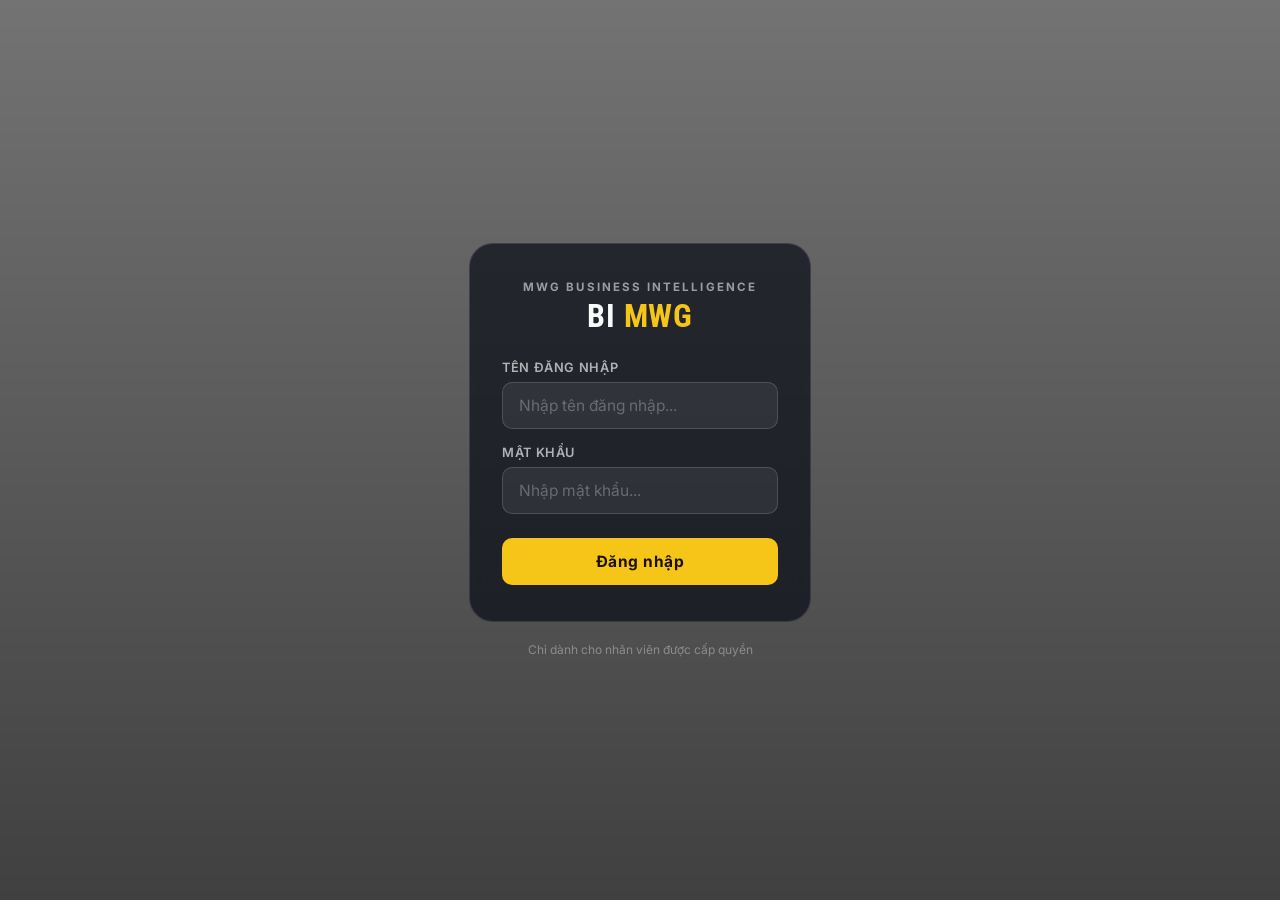
==== index.html @ ad6c7144 "Add files via upload" ====
<!DOCTYPE html>
<html lang="vi">
<head>
  <meta charset="UTF-8">
  <meta name="viewport" content="width=device-width, initial-scale=1.0">
  <title>Đăng nhập - BI MWG</title>
  <link rel="preconnect" href="https://fonts.googleapis.com">
  <link rel="preconnect" href="https://fonts.gstatic.com" crossorigin>
  <link href="https://fonts.googleapis.com/css2?family=Inter:wght@400;500;600;700;800&family=Roboto+Condensed:wght@700&display=swap" rel="stylesheet">
  <style>
    :root {
      --panel: rgba(17, 24, 39, 0.72);
      --line: rgba(255, 255, 255, 0.14);
      --text: #f8fafc;
      --muted: rgba(226, 232, 240, 0.78);
      --accent: #f5c518;
    }
    * { box-sizing: border-box; margin: 0; padding: 0; }
    html, body {
      min-height: 100vh;
      font-family: "Inter", sans-serif;
      color: var(--text);
      background-image: url("https://cdn.mwg.vn/mwg-content/images/truso/truso1.jpg");
      background-size: cover;
      background-position: center;
      background-attachment: fixed;
      display: flex;
      align-items: center;
      justify-content: center;
      overflow-y: auto;
    }
    .overlay {
      position: fixed;
      inset: 0;
      background: linear-gradient(180deg, rgba(0,0,0,0.55), rgba(0,0,0,0.75));
      z-index: 1;
    }
    .login-wrap {
      position: relative;
      z-index: 2;
      width: min(100%, 400px);
      padding: 20px 16px;
    }
    .login-card {
      background: rgba(10, 14, 24, 0.72);
      border: 1px solid rgba(255,255,255,0.12);
      border-radius: 24px;
      padding: 36px 32px;
      backdrop-filter: blur(12px);
    }
    .logo-area {
      text-align: center;
      margin-bottom: 28px;
    }
    .eyebrow {
      font-size: 0.72rem;
      letter-spacing: 0.18em;
      text-transform: uppercase;
      color: rgba(255,255,255,0.55);
      font-weight: 700;
      margin-bottom: 6px;
    }
    .logo-area h1 {
      font-family: "Roboto Condensed", sans-serif;
      font-size: 2rem;
      line-height: 1;
      letter-spacing: 0.03em;
    }
    .logo-area h1 span { color: var(--accent); }
    .form-group {
      margin-bottom: 16px;
    }
    label {
      display: block;
      font-size: 0.8rem;
      font-weight: 600;
      color: rgba(255,255,255,0.65);
      margin-bottom: 7px;
      letter-spacing: 0.05em;
      text-transform: uppercase;
    }
    input[type="text"], input[type="password"] {
      width: 100%;
      padding: 13px 16px;
      border-radius: 10px;
      border: 1px solid rgba(255,255,255,0.15);
      background: rgba(255,255,255,0.07);
      color: var(--text);
      font-size: 0.97rem;
      font-family: "Inter", sans-serif;
      outline: none;
      transition: border-color 160ms, background 160ms;
    }
    input[type="text"]:focus, input[type="password"]:focus {
      border-color: rgba(245,197,24,0.5);
      background: rgba(255,255,255,0.1);
    }
    input::placeholder { color: rgba(255,255,255,0.28); }
    .btn-login {
      width: 100%;
      padding: 14px;
      margin-top: 8px;
      border-radius: 10px;
      border: none;
      background: var(--accent);
      color: #1a1000;
      font-size: 0.97rem;
      font-weight: 700;
      font-family: "Inter", sans-serif;
      cursor: pointer;
      letter-spacing: 0.03em;
      transition: opacity 160ms, transform 160ms;
    }
    .btn-login:hover { opacity: 0.9; transform: translateY(-1px); }
    .btn-login:active { transform: scale(0.98); }
    .error-msg {
      margin-top: 14px;
      padding: 11px 14px;
      border-radius: 8px;
      background: rgba(248, 113, 113, 0.15);
      border: 1px solid rgba(248,113,113,0.3);
      color: #fca5a5;
      font-size: 0.85rem;
      text-align: center;
      display: none;
    }
    .footer-note {
      margin-top: 20px;
      text-align: center;
      color: rgba(255,255,255,0.35);
      font-size: 0.75rem;
    }
  </style>
</head>
<body>
  <div class="overlay"></div>
  <div class="login-wrap">
    <div class="login-card">
      <div class="logo-area">
        <p class="eyebrow">MWG Business Intelligence</p>
        <h1>BI <span>MWG</span></h1>
      </div>
      <div class="form-group">
        <label for="username">Tên đăng nhập</label>
        <input type="text" id="username" placeholder="Nhập tên đăng nhập..." autocomplete="username">
      </div>
      <div class="form-group">
        <label for="password">Mật khẩu</label>
        <input type="password" id="password" placeholder="Nhập mật khẩu..." autocomplete="current-password">
      </div>
      <button class="btn-login" onclick="doLogin()">Đăng nhập</button>
      <div class="error-msg" id="error-msg">Tên đăng nhập hoặc mật khẩu không đúng.</div>
    </div>
    <p class="footer-note">Chỉ dành cho nhân viên được cấp quyền</p>
  </div>

  <script>
    // ─── CONFIG ───────────────────────────────────────────
    const API_URL = "https://script.google.com/macros/s/AKfycbyqrqGQlBBUBwWHK-lIn_L701DDADeYoyJqbs9wFT-kta_-K5mu78qS3n6GYFso0UtS/exec";

    // ─── AUTO LOGIN nếu đã có session ─────────────────────
    (function () {
      try {
        const s = JSON.parse(localStorage.getItem("mwg_session") || "null");
        if (s && s.username) window.location.href = "./main.html";
      } catch (e) {}
    })();

    // ─── HELPER: hiển thị / ẩn lỗi ───────────────────────
    function showError(msg) {
      const el = document.getElementById("error-msg");
      el.textContent = msg;
      el.style.display = "block";
    }
    function hideError() {
      document.getElementById("error-msg").style.display = "none";
    }

    function setLoading(btn, loading) {
      btn.disabled = loading;
      btn.style.opacity = loading ? "0.6" : "1";
      btn.textContent = loading ? "Đang xử lý..." : btn._origText;
    }

    // ─── LOGIN ────────────────────────────────────────────
    async function login() {
      const username = document.getElementById("username").value.trim();
      const password = document.getElementById("password").value;
      const btn = document.querySelector(".btn-login");
      if (!btn._origText) btn._origText = btn.textContent;

      hideError();

      if (!username || !password) {
        showError("Vui lòng nhập đầy đủ tên đăng nhập và mật khẩu.");
        return;
      }

      setLoading(btn, true);

      try {
        const res = await fetch(
          `${API_URL}?username=${encodeURIComponent(username)}&password=${encodeURIComponent(password)}`,
          { method: "GET" }
        );
        const data = await res.json();

        if (data.status === "success") {
          // Lưu session
          localStorage.setItem("mwg_session", JSON.stringify({
            username: username,
            displayName: data.displayName || username,
            role: data.role || "US"   // "AD" = admin, "US" = user
          }));
          window.location.href = "./main.html";
        } else {
          showError("Tên đăng nhập hoặc mật khẩu không đúng.");
        }
      } catch (err) {
        showError("Không kết nối được máy chủ. Kiểm tra mạng và thử lại.");
        console.error("Login error:", err);
      } finally {
        setLoading(btn, false);
      }
    }

    // Giữ tên hàm cũ doLogin() để không cần sửa onclick trong HTML
    function doLogin() { login(); }

    // ─── REGISTER (gọi từ main.html khi admin tạo user) ───
    async function register(newUser, newPass, displayName) {
      try {
        const res = await fetch(API_URL, {
          method: "POST",
          headers: { "Content-Type": "application/json" },
          body: JSON.stringify({ newUser, newPass, displayName })
        });
        const data = await res.json();

        if (data.status === "success") {
          return { ok: true, msg: "Tạo tài khoản thành công!" };
        } else if (data.status === "duplicate") {
          return { ok: false, msg: "Tên đăng nhập đã tồn tại." };
        } else {
          return { ok: false, msg: data.message || "Tạo tài khoản thất bại." };
        }
      } catch (err) {
        console.error("Register error:", err);
        return { ok: false, msg: "Lỗi kết nối máy chủ." };
      }
    }

    // ─── LOGOUT ───────────────────────────────────────────
    function logout() {
      localStorage.removeItem("mwg_session");
      window.location.href = "./index.html";
    }

    // ─── ENTER KEY ────────────────────────────────────────
    document.addEventListener("keydown", e => { if (e.key === "Enter") login(); });
  </script>
</body>
</html>
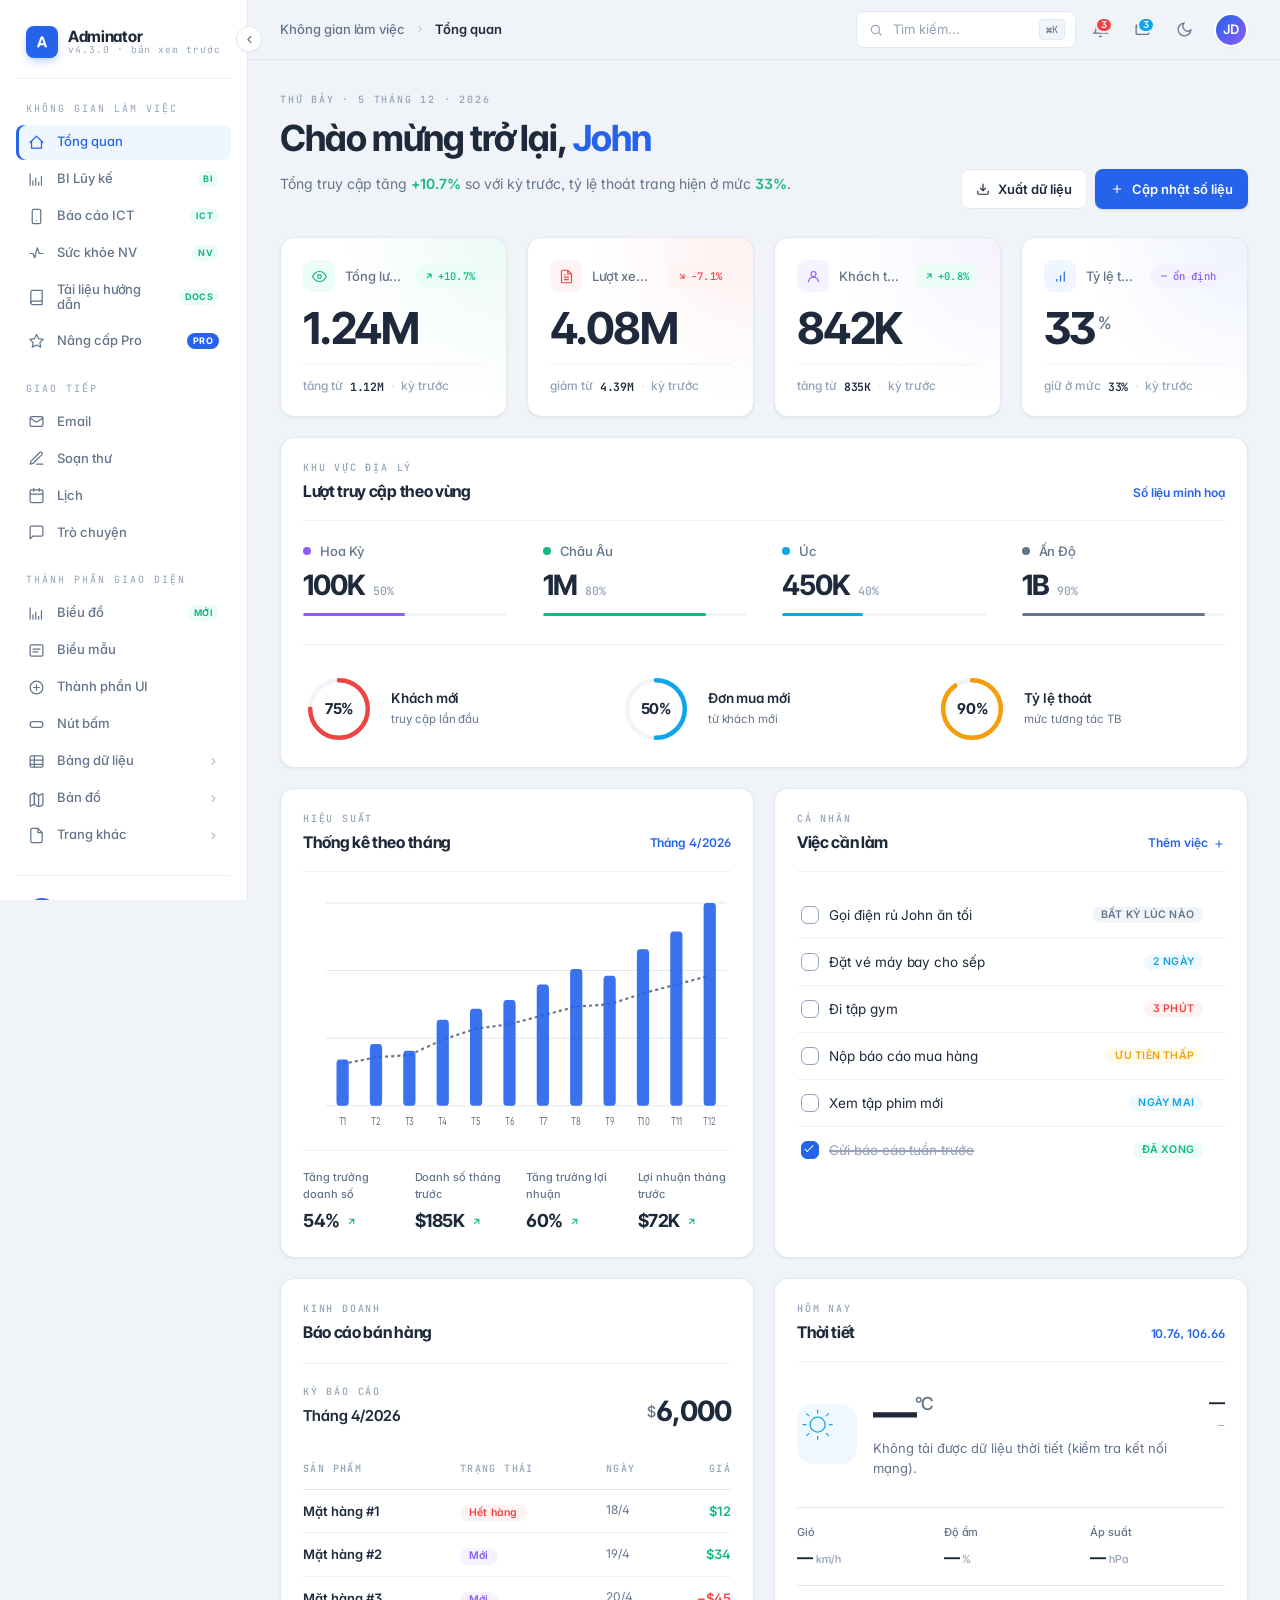
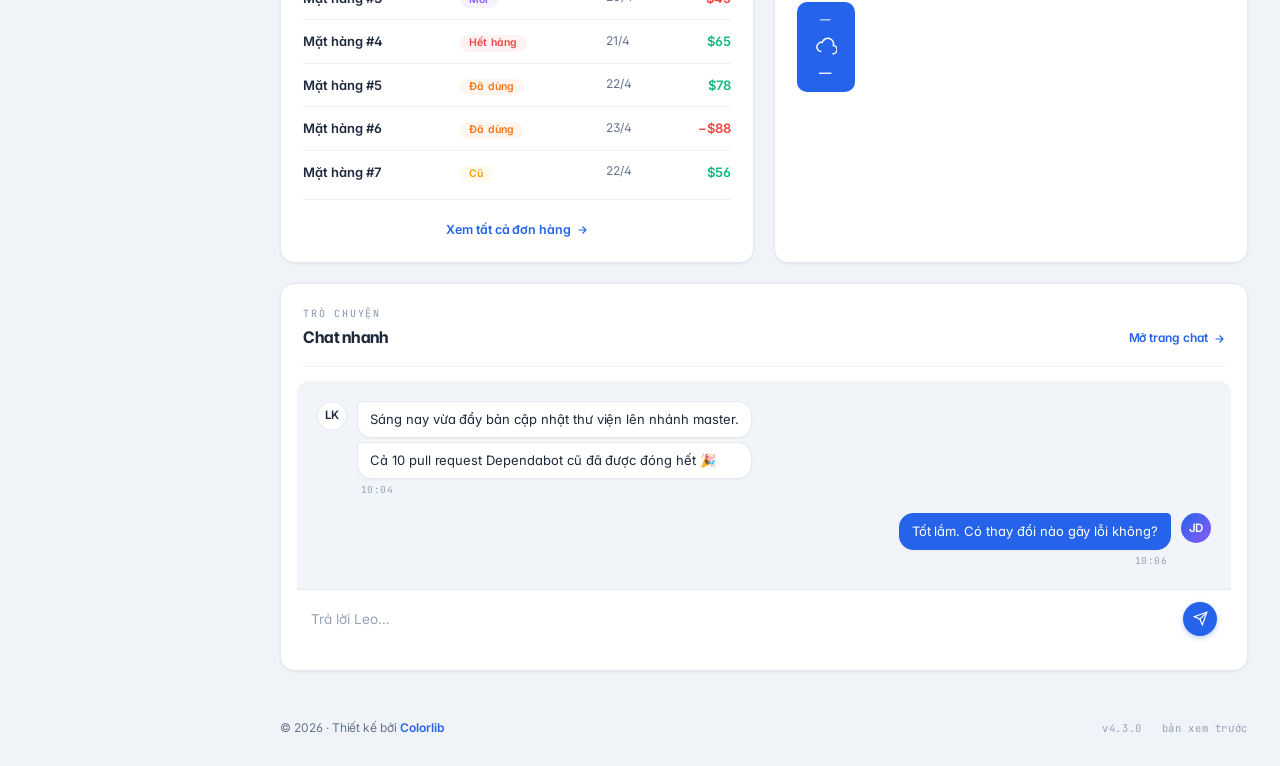
==== commit 7313c2ee: "Add files via upload" ====
--- a/index.html
+++ b/index.html
@@ -1,263 +1,999 @@
 <!DOCTYPE html>
-<html lang="vi">
-<head>
-  <meta charset="UTF-8">
-  <meta name="viewport" content="width=device-width, initial-scale=1.0">
-  <title>Đăng nhập - BI MWG</title>
-  <link rel="preconnect" href="https://fonts.googleapis.com">
-  <link rel="preconnect" href="https://fonts.gstatic.com" crossorigin>
-  <link href="https://fonts.googleapis.com/css2?family=Inter:wght@400;500;600;700;800&family=Roboto+Condensed:wght@700&display=swap" rel="stylesheet">
-  <style>
-    :root {
-      --panel: rgba(17, 24, 39, 0.72);
-      --line: rgba(255, 255, 255, 0.14);
-      --text: #f8fafc;
-      --muted: rgba(226, 232, 240, 0.78);
-      --accent: #f5c518;
-    }
-    * { box-sizing: border-box; margin: 0; padding: 0; }
-    html, body {
-      min-height: 100vh;
-      font-family: "Inter", sans-serif;
-      color: var(--text);
-      background-image: url("https://cdn.mwg.vn/mwg-content/images/truso/truso1.jpg");
-      background-size: cover;
-      background-position: center;
-      background-attachment: fixed;
-      display: flex;
-      align-items: center;
-      justify-content: center;
-      overflow-y: auto;
-    }
-    .overlay {
-      position: fixed;
-      inset: 0;
-      background: linear-gradient(180deg, rgba(0,0,0,0.55), rgba(0,0,0,0.75));
-      z-index: 1;
-    }
-    .login-wrap {
-      position: relative;
-      z-index: 2;
-      width: min(100%, 400px);
-      padding: 20px 16px;
-    }
-    .login-card {
-      background: rgba(10, 14, 24, 0.72);
-      border: 1px solid rgba(255,255,255,0.12);
-      border-radius: 24px;
-      padding: 36px 32px;
-      backdrop-filter: blur(12px);
-    }
-    .logo-area {
-      text-align: center;
-      margin-bottom: 28px;
-    }
-    .eyebrow {
-      font-size: 0.72rem;
-      letter-spacing: 0.18em;
-      text-transform: uppercase;
-      color: rgba(255,255,255,0.55);
-      font-weight: 700;
-      margin-bottom: 6px;
-    }
-    .logo-area h1 {
-      font-family: "Roboto Condensed", sans-serif;
-      font-size: 2rem;
-      line-height: 1;
-      letter-spacing: 0.03em;
-    }
-    .logo-area h1 span { color: var(--accent); }
-    .form-group {
-      margin-bottom: 16px;
-    }
-    label {
-      display: block;
-      font-size: 0.8rem;
-      font-weight: 600;
-      color: rgba(255,255,255,0.65);
-      margin-bottom: 7px;
-      letter-spacing: 0.05em;
-      text-transform: uppercase;
-    }
-    input[type="text"], input[type="password"] {
-      width: 100%;
-      padding: 13px 16px;
-      border-radius: 10px;
-      border: 1px solid rgba(255,255,255,0.15);
-      background: rgba(255,255,255,0.07);
-      color: var(--text);
-      font-size: 0.97rem;
-      font-family: "Inter", sans-serif;
-      outline: none;
-      transition: border-color 160ms, background 160ms;
-    }
-    input[type="text"]:focus, input[type="password"]:focus {
-      border-color: rgba(245,197,24,0.5);
-      background: rgba(255,255,255,0.1);
-    }
-    input::placeholder { color: rgba(255,255,255,0.28); }
-    .btn-login {
-      width: 100%;
-      padding: 14px;
-      margin-top: 8px;
-      border-radius: 10px;
-      border: none;
-      background: var(--accent);
-      color: #1a1000;
-      font-size: 0.97rem;
-      font-weight: 700;
-      font-family: "Inter", sans-serif;
-      cursor: pointer;
-      letter-spacing: 0.03em;
-      transition: opacity 160ms, transform 160ms;
-    }
-    .btn-login:hover { opacity: 0.9; transform: translateY(-1px); }
-    .btn-login:active { transform: scale(0.98); }
-    .error-msg {
-      margin-top: 14px;
-      padding: 11px 14px;
-      border-radius: 8px;
-      background: rgba(248, 113, 113, 0.15);
-      border: 1px solid rgba(248,113,113,0.3);
-      color: #fca5a5;
-      font-size: 0.85rem;
-      text-align: center;
-      display: none;
-    }
-    .footer-note {
-      margin-top: 20px;
-      text-align: center;
-      color: rgba(255,255,255,0.35);
-      font-size: 0.75rem;
-    }
-  </style>
-</head>
-<body>
-  <div class="overlay"></div>
-  <div class="login-wrap">
-    <div class="login-card">
-      <div class="logo-area">
-        <p class="eyebrow">MWG Business Intelligence</p>
-        <h1>BI <span>MWG</span></h1>
+<html lang="en">
+  <head>
+    <meta charset="utf-8">
+    <meta name="viewport" content="width=device-width,initial-scale=1">
+    <link rel="preconnect" href="https://fonts.googleapis.com">
+    <link rel="preconnect" href="https://fonts.gstatic.com" crossorigin>
+    <link rel="stylesheet" href="https://fonts.googleapis.com/css2?family=Inter:wght@400;500;600;700&amp;family=Inter+Tight:wght@500;600;700&amp;family=JetBrains+Mono:wght@400;500&amp;display=swap">
+    <title>Tổng quan · MWG Dashboard</title>
+    <script>
+      (function () {
+        try {
+          var saved = localStorage.getItem('dash26-theme');
+          var prefersDark = window.matchMedia('(prefers-color-scheme: dark)').matches;
+          document.documentElement.setAttribute('data-theme', saved || (prefersDark ? 'dark' : 'light'));
+        } catch (e) {
+          document.documentElement.setAttribute('data-theme', 'light');
+        }
+      })();
+    </script>
+  <script defer="defer" src="runtime.8f81f023.js"></script><script defer="defer" src="2026.d80bdaa4.js"></script><link href="style.c2f010b7.css" rel="stylesheet"></head>
+  <body data-active="dashboard" data-crumbs="Không gian làm việc | Tổng quan">
+    <div class="shell">
+      <div data-shell-sidebar></div>
+      <div class="main">
+        <div data-shell-topbar></div>
+        <main class="content">
+        <div id="view-dashboard">
+        <section class="hero">
+          <div class="hero-text">
+            <span class="eyebrow" id="heroDate">Thứ Năm · 23 Tháng 4 · 2026</span>
+            <h1 class="hero-title">Chào mừng trở lại, <span class="accent">John</span></h1>
+            <p class="hero-sub" id="heroSub">Cập nhật số liệu thật của bạn ở nút "Cập nhật số liệu" bên dưới để trang tự tính phần trăm tăng/giảm.</p>
+          </div>
+          <div class="hero-actions">
+            <button class="btn btn--ghost" id="exportDataBtn">
+              <svg viewBox="0 0 24 24"><path d="M21 15v4a2 2 0 0 1-2 2H5a2 2 0 0 1-2-2v-4"/><path d="M7 10l5 5 5-5"/><path d="M12 15V3"/></svg>
+              Xuất dữ liệu
+            </button>
+            <button class="btn btn--primary" id="updateDataBtn">
+              <svg viewBox="0 0 24 24"><path d="M12 5v14M5 12h14"/></svg>
+              Cập nhật số liệu
+            </button>
+          </div>
+        </section>
+
+        
+        <section class="kpi-grid" aria-label="Chỉ số chính">
+          <article class="kpi-card c-success">
+            <div class="kpi-top">
+              <div class="kpi-identity">
+                <div class="kpi-icon success">
+                  <svg viewBox="0 0 24 24"><path d="M1 12s4-8 11-8 11 8 11 8-4 8-11 8-11-8-11-8z"/><circle cx="12" cy="12" r="3"/></svg>
+                </div>
+                <div class="kpi-label">Tổng lượt truy cập</div>
+              </div>
+              <span class="kpi-pill up" id="pill-totalVisits">
+                <svg viewBox="0 0 24 24"><path d="M7 17l10-10M7 7h10v10"/></svg>
+                <span class="pill-text">—</span>
+              </span>
+            </div>
+            <div class="kpi-value" id="val-totalVisits">—</div>
+            <div class="kpi-compare" id="cmp-totalVisits">Chưa có số liệu · bấm "Cập nhật số liệu" để nhập</div>
+          </article>
+
+          <article class="kpi-card c-danger">
+            <div class="kpi-top">
+              <div class="kpi-identity">
+                <div class="kpi-icon danger">
+                  <svg viewBox="0 0 24 24"><path d="M14 2H6a2 2 0 0 0-2 2v16a2 2 0 0 0 2 2h12a2 2 0 0 0 2-2V8z"/><path d="M14 2v6h6M8 13h8M8 17h8M8 9h2"/></svg>
+                </div>
+                <div class="kpi-label">Lượt xem trang</div>
+              </div>
+              <span class="kpi-pill down" id="pill-pageViews">
+                <svg viewBox="0 0 24 24"><path d="M7 7l10 10M7 17h10V7"/></svg>
+                <span class="pill-text">—</span>
+              </span>
+            </div>
+            <div class="kpi-value" id="val-pageViews">—</div>
+            <div class="kpi-compare" id="cmp-pageViews">Chưa có số liệu · bấm "Cập nhật số liệu" để nhập</div>
+          </article>
+
+          <article class="kpi-card c-purple">
+            <div class="kpi-top">
+              <div class="kpi-identity">
+                <div class="kpi-icon purple">
+                  <svg viewBox="0 0 24 24"><circle cx="12" cy="8" r="4"/><path d="M4 21c0-4.4 3.6-8 8-8s8 3.6 8 8"/></svg>
+                </div>
+                <div class="kpi-label">Khách truy cập riêng</div>
+              </div>
+              <span class="kpi-pill flat" id="pill-uniqueVisitors">
+                <svg viewBox="0 0 24 24"><path d="M5 12h14"/></svg>
+                <span class="pill-text">—</span>
+              </span>
+            </div>
+            <div class="kpi-value" id="val-uniqueVisitors">—</div>
+            <div class="kpi-compare" id="cmp-uniqueVisitors">Chưa có số liệu · bấm "Cập nhật số liệu" để nhập</div>
+          </article>
+
+          <article class="kpi-card c-primary">
+            <div class="kpi-top">
+              <div class="kpi-identity">
+                <div class="kpi-icon primary">
+                  <svg viewBox="0 0 24 24"><path d="M12 20V10M18 20V4M6 20v-4"/></svg>
+                </div>
+                <div class="kpi-label">Tỷ lệ thoát trang</div>
+              </div>
+              <span class="kpi-pill info" id="pill-bounceRate">
+                <svg viewBox="0 0 24 24"><path d="M5 12h14"/></svg>
+                <span class="pill-text">—</span>
+              </span>
+            </div>
+            <div class="kpi-value" id="val-bounceRate">—</div>
+            <div class="kpi-compare" id="cmp-bounceRate">Chưa có số liệu · bấm "Cập nhật số liệu" để nhập</div>
+          </article>
+        </section>
+
+        
+        <div class="grid">
+
+          
+          <section class="col-12 card">
+            <div class="card-head">
+              <div class="card-title-wrap">
+                <span class="eyebrow">Khu vực địa lý</span>
+                <h2 class="card-title">Lượt truy cập theo vùng</h2>
+              </div>
+              <span class="card-action" style="cursor:default;" title="Số liệu minh hoạ — nối API phân tích truy cập thật của bạn để thay thế">
+                Số liệu minh hoạ
+              </span>
+            </div>
+
+            
+            <div class="sv-regions">
+              <div class="sv-region">
+                <div class="sv-region-head">
+                  <span class="marker" style="background: var(--purple);"></span>
+                  Hoa Kỳ
+                </div>
+                <div class="sv-region-value">100K<span class="pct">50%</span></div>
+                <div class="sv-region-bar"><div class="sv-region-bar-fill" style="width: 50%; background: var(--purple);"></div></div>
+              </div>
+              <div class="sv-region">
+                <div class="sv-region-head">
+                  <span class="marker" style="background: var(--success);"></span>
+                  Châu Âu
+                </div>
+                <div class="sv-region-value">1M<span class="pct">80%</span></div>
+                <div class="sv-region-bar"><div class="sv-region-bar-fill" style="width: 80%; background: var(--success);"></div></div>
+              </div>
+              <div class="sv-region">
+                <div class="sv-region-head">
+                  <span class="marker" style="background: var(--info);"></span>
+                  Úc
+                </div>
+                <div class="sv-region-value">450K<span class="pct">40%</span></div>
+                <div class="sv-region-bar"><div class="sv-region-bar-fill" style="width: 40%; background: var(--info);"></div></div>
+              </div>
+              <div class="sv-region">
+                <div class="sv-region-head">
+                  <span class="marker" style="background: #64748B;"></span>
+                  Ấn Độ
+                </div>
+                <div class="sv-region-value">1B<span class="pct">90%</span></div>
+                <div class="sv-region-bar"><div class="sv-region-bar-fill" style="width: 90%; background: #64748B;"></div></div>
+              </div>
+            </div>
+
+            <div class="sv-divider"></div>
+
+            
+            <div class="sv-radials">
+              <div class="sv-radial">
+                <div class="sv-radial-chart">
+                  <svg viewBox="0 0 80 80">
+                    <circle class="radial-track" cx="40" cy="40" r="32"/>
+                    <circle class="radial-fill danger" cx="40" cy="40" r="32" stroke-dasharray="201.06" stroke-dashoffset="50.27"/>
+                  </svg>
+                  <span class="pct">75%</span>
+                </div>
+                <div class="sv-radial-text">
+                  <div class="sv-radial-name">Khách mới</div>
+                  <div class="sv-radial-caption">truy cập lần đầu</div>
+                </div>
+              </div>
+              <div class="sv-radial">
+                <div class="sv-radial-chart">
+                  <svg viewBox="0 0 80 80">
+                    <circle class="radial-track" cx="40" cy="40" r="32"/>
+                    <circle class="radial-fill info" cx="40" cy="40" r="32" stroke-dasharray="201.06" stroke-dashoffset="100.53"/>
+                  </svg>
+                  <span class="pct">50%</span>
+                </div>
+                <div class="sv-radial-text">
+                  <div class="sv-radial-name">Đơn mua mới</div>
+                  <div class="sv-radial-caption">từ khách mới</div>
+                </div>
+              </div>
+              <div class="sv-radial">
+                <div class="sv-radial-chart">
+                  <svg viewBox="0 0 80 80">
+                    <circle class="radial-track" cx="40" cy="40" r="32"/>
+                    <circle class="radial-fill warning" cx="40" cy="40" r="32" stroke-dasharray="201.06" stroke-dashoffset="20.11"/>
+                  </svg>
+                  <span class="pct">90%</span>
+                </div>
+                <div class="sv-radial-text">
+                  <div class="sv-radial-name">Tỷ lệ thoát</div>
+                  <div class="sv-radial-caption">mức tương tác TB</div>
+                </div>
+              </div>
+            </div>
+          </section>
+
+          
+          <section class="col-6 card">
+            <div class="card-head">
+              <div class="card-title-wrap">
+                <span class="eyebrow">Hiệu suất</span>
+                <h2 class="card-title">Thống kê theo tháng</h2>
+              </div>
+              <span class="card-action" id="monthlyPeriodLabel">Tháng 4/2026</span>
+            </div>
+
+            <div class="chart-canvas-wrap" style="height: 240px;" id="monthlyChartWrap">
+              <svg id="monthlySvgChart" viewBox="0 0 560 220" style="width:100%; height:100%;" preserveAspectRatio="none"></svg>
+            </div>
+
+            <div class="monthly-footer">
+              <div class="stat-cell">
+                <div class="stat-cell-label">Tăng trưởng doanh số</div>
+                <div class="stat-cell-value" id="stat-salesGrowth">—
+                  <svg class="trend-ic" viewBox="0 0 24 24" fill="none" stroke="currentColor" stroke-width="2.5"><path d="M7 17l10-10M7 7h10v10"/></svg>
+                </div>
+              </div>
+              <div class="stat-cell">
+                <div class="stat-cell-label">Doanh số tháng trước</div>
+                <div class="stat-cell-value" id="stat-decSales">—
+                  <svg class="trend-ic" viewBox="0 0 24 24" fill="none" stroke="currentColor" stroke-width="2.5"><path d="M7 17l10-10M7 7h10v10"/></svg>
+                </div>
+              </div>
+              <div class="stat-cell">
+                <div class="stat-cell-label">Tăng trưởng lợi nhuận</div>
+                <div class="stat-cell-value" id="stat-profitGrowth">—
+                  <svg class="trend-ic" viewBox="0 0 24 24" fill="none" stroke="currentColor" stroke-width="2.5"><path d="M7 17l10-10M7 7h10v10"/></svg>
+                </div>
+              </div>
+              <div class="stat-cell">
+                <div class="stat-cell-label">Lợi nhuận tháng trước</div>
+                <div class="stat-cell-value" id="stat-decProfit">—
+                  <svg class="trend-ic" viewBox="0 0 24 24" fill="none" stroke="currentColor" stroke-width="2.5"><path d="M7 17l10-10M7 7h10v10"/></svg>
+                </div>
+              </div>
+            </div>
+          </section>
+
+          
+          <section class="col-6 card">
+            <div class="card-head">
+              <div class="card-title-wrap">
+                <span class="eyebrow">Cá nhân</span>
+                <h2 class="card-title">Việc cần làm</h2>
+              </div>
+              <a class="card-action" href="#" id="addTaskBtn">
+                Thêm việc
+                <svg viewBox="0 0 24 24"><path d="M12 5v14M5 12h14"/></svg>
+              </a>
+            </div>
+            <ul class="todo-list" id="todoList"></ul>
+          </section>
+
+          
+          <section class="col-6 card">
+            <div class="card-head">
+              <div class="card-title-wrap">
+                <span class="eyebrow">Kinh doanh</span>
+                <h2 class="card-title">Báo cáo bán hàng</h2>
+              </div>
+            </div>
+
+            <div class="sales-summary">
+              <div class="sales-summary-label">
+                <span class="eyebrow">Kỳ báo cáo</span>
+                <h4>Tháng 4/2026</h4>
+              </div>
+              <div class="sales-summary-total"><sup>$</sup>6,000</div>
+            </div>
+
+            <table class="table">
+              <thead>
+                <tr>
+                  <th>Sản phẩm</th>
+                  <th>Trạng thái</th>
+                  <th>Ngày</th>
+                  <th style="text-align:right">Giá</th>
+                </tr>
+              </thead>
+              <tbody>
+                <tr><td class="cell-name">Mặt hàng #1</td><td><span class="tag t-unavail">Hết hàng</span></td><td class="cell-date">18/4</td><td class="cell-price pos">$12</td></tr>
+                <tr><td class="cell-name">Mặt hàng #2</td><td><span class="tag t-new">Mới</span></td><td class="cell-date">19/4</td><td class="cell-price pos">$34</td></tr>
+                <tr><td class="cell-name">Mặt hàng #3</td><td><span class="tag t-new">Mới</span></td><td class="cell-date">20/4</td><td class="cell-price neg">−$45</td></tr>
+                <tr><td class="cell-name">Mặt hàng #4</td><td><span class="tag t-unavail">Hết hàng</span></td><td class="cell-date">21/4</td><td class="cell-price pos">$65</td></tr>
+                <tr><td class="cell-name">Mặt hàng #5</td><td><span class="tag t-used">Đã dùng</span></td><td class="cell-date">22/4</td><td class="cell-price pos">$78</td></tr>
+                <tr><td class="cell-name">Mặt hàng #6</td><td><span class="tag t-used">Đã dùng</span></td><td class="cell-date">23/4</td><td class="cell-price neg">−$88</td></tr>
+                <tr><td class="cell-name">Mặt hàng #7</td><td><span class="tag t-old">Cũ</span></td><td class="cell-date">22/4</td><td class="cell-price pos">$56</td></tr>
+              </tbody>
+            </table>
+
+            <div class="sales-all">
+              <a href="#">Xem tất cả đơn hàng <svg viewBox="0 0 24 24"><path d="M5 12h14M13 5l7 7-7 7"/></svg></a>
+            </div>
+          </section>
+
+          
+          <section class="col-6 card">
+            <div class="card-head">
+              <div class="card-title-wrap">
+                <span class="eyebrow">Hôm nay</span>
+                <h2 class="card-title">Thời tiết</h2>
+              </div>
+              <span class="card-action" id="wxLocation">Đang định vị…</span>
+            </div>
+
+            <div class="wx-hero">
+              <div class="wx-temp-block">
+                <div class="wx-icon" id="wxIcon">
+                  <svg viewBox="0 0 64 64">
+                    <circle cx="22" cy="22" r="8"/>
+                    <path d="M22 6v4M22 34v4M6 22h4M34 22h4M10 10l3 3M31 31l3 3M34 10l-3 3M13 31l-3 3"/>
+                  </svg>
+                </div>
+                <div>
+                  <div class="wx-temp" id="wxTemp">—<sup>°C</sup></div>
+                  <div class="wx-condition" id="wxCondition">Đang tải dữ liệu thời tiết thật…</div>
+                </div>
+              </div>
+              <div class="wx-date">
+                <h5 id="wxDayName">—</h5>
+                <p id="wxDateStr">—</p>
+              </div>
+            </div>
+
+            <div class="wx-stats">
+              <div>
+                <div class="wx-stat-label">Gió</div>
+                <div class="wx-stat-value" id="wxWind">—<span class="unit">km/h</span></div>
+              </div>
+              <div>
+                <div class="wx-stat-label">Độ ẩm</div>
+                <div class="wx-stat-value" id="wxHumidity">—<span class="unit">%</span></div>
+              </div>
+              <div>
+                <div class="wx-stat-label">Áp suất</div>
+                <div class="wx-stat-value" id="wxPressure">—<span class="unit">hPa</span></div>
+              </div>
+            </div>
+
+            <div class="wx-forecast" id="wxForecast">
+              <div class="wx-day is-today">
+                <div class="wx-day-name">—</div>
+                <div class="wx-day-icon"><svg viewBox="0 0 24 24"><path d="M7 18a5 5 0 1 1 1-9.9A6 6 0 0 1 20 11.5 4.5 4.5 0 0 1 19 20.5"/></svg></div>
+                <div class="wx-day-temp">—</div>
+              </div>
+            </div>
+          </section>
+
+          
+          <section class="col-12 card">
+            <div class="card-head">
+              <div class="card-title-wrap">
+                <span class="eyebrow">Trò chuyện</span>
+                <h2 class="card-title">Chat nhanh</h2>
+              </div>
+              <a class="card-action" href="chat.html">
+                Mở trang chat
+                <svg viewBox="0 0 24 24"><path d="M5 12h14M13 5l7 7-7 7"/></svg>
+              </a>
+            </div>
+
+            <div class="chat-frame">
+              <div class="chat-messages" id="chatMessages">
+                <div class="chat-row">
+                  <div class="chat-avatar">LK</div>
+                  <div class="chat-stack">
+                    <div class="chat-bubble">Sáng nay vừa đẩy bản cập nhật thư viện lên nhánh master.</div>
+                    <div class="chat-bubble">Cả 10 pull request Dependabot cũ đã được đóng hết 🎉</div>
+                    <div class="chat-ts">10:04</div>
+                  </div>
+                </div>
+                <div class="chat-row me">
+                  <div class="chat-avatar me">JD</div>
+                  <div class="chat-stack">
+                    <div class="chat-bubble">Tốt lắm. Có thay đổi nào gây lỗi không?</div>
+                    <div class="chat-ts">10:06</div>
+                  </div>
+                </div>
+              </div>
+              <div class="chat-input-row">
+                <input class="chat-input" type="text" id="chatInput" placeholder="Trả lời Leo…">
+                <button class="chat-send" aria-label="Gửi" id="chatSendBtn">
+                  <svg viewBox="0 0 24 24"><path d="m22 2-7 20-4-9-9-4z"/><path d="M22 2 11 13"/></svg>
+                </button>
+              </div>
+            </div>
+          </section>
+
+        </div>
+        </div><!-- /view-dashboard -->
+
+        <div id="view-bi-luyke" style="display:none;">
+          <iframe id="bi-luyke-frame" title="BI Lũy kế"
+            style="width:100%; height:calc(100vh - 108px); min-height:640px; border:0; border-radius:14px; background:var(--bg-card); box-shadow:var(--shadow-card);"></iframe>
+        </div>
+
+        <div id="view-ict" style="display:none;">
+          <iframe id="ict-frame" title="Báo cáo kinh doanh ICT"
+            style="width:100%; height:calc(100vh - 108px); min-height:640px; border:0; border-radius:14px; background:var(--bg-card); box-shadow:var(--shadow-card);"></iframe>
+        </div>
+
+        <div id="view-suckhoe" style="display:none;">
+          <iframe id="suckhoe-frame" title="Sức khỏe NV"
+            style="width:100%; height:calc(100vh - 108px); min-height:640px; border:0; border-radius:14px; background:var(--bg-card); box-shadow:var(--shadow-card);"></iframe>
+        </div>
+
+        </main>
+        <div data-shell-footer></div>
       </div>
-      <div class="form-group">
-        <label for="username">Tên đăng nhập</label>
-        <input type="text" id="username" placeholder="Nhập tên đăng nhập..." autocomplete="username">
-      </div>
-      <div class="form-group">
-        <label for="password">Mật khẩu</label>
-        <input type="password" id="password" placeholder="Nhập mật khẩu..." autocomplete="current-password">
-      </div>
-      <button class="btn-login" onclick="doLogin()">Đăng nhập</button>
-      <div class="error-msg" id="error-msg">Tên đăng nhập hoặc mật khẩu không đúng.</div>
     </div>
-    <p class="footer-note">Chỉ dành cho nhân viên được cấp quyền</p>
-  </div>
-
-  <script>
-    // ─── CONFIG ───────────────────────────────────────────
-    const API_URL = "https://script.google.com/macros/s/AKfycbyqrqGQlBBUBwWHK-lIn_L701DDADeYoyJqbs9wFT-kta_-K5mu78qS3n6GYFso0UtS/exec";
-
-    // ─── AUTO LOGIN nếu đã có session ─────────────────────
-    (function () {
-      try {
-        const s = JSON.parse(localStorage.getItem("mwg_session") || "null");
-        if (s && s.username) window.location.href = "./main.html";
-      } catch (e) {}
-    })();
-
-    // ─── HELPER: hiển thị / ẩn lỗi ───────────────────────
-    function showError(msg) {
-      const el = document.getElementById("error-msg");
-      el.textContent = msg;
-      el.style.display = "block";
-    }
-    function hideError() {
-      document.getElementById("error-msg").style.display = "none";
-    }
-
-    function setLoading(btn, loading) {
-      btn.disabled = loading;
-      btn.style.opacity = loading ? "0.6" : "1";
-      btn.textContent = loading ? "Đang xử lý..." : btn._origText;
-    }
-
-    // ─── LOGIN ────────────────────────────────────────────
-    async function login() {
-      const username = document.getElementById("username").value.trim();
-      const password = document.getElementById("password").value;
-      const btn = document.querySelector(".btn-login");
-      if (!btn._origText) btn._origText = btn.textContent;
-
-      hideError();
-
-      if (!username || !password) {
-        showError("Vui lòng nhập đầy đủ tên đăng nhập và mật khẩu.");
-        return;
+
+    <button id="sidebarToggle" class="sidebar-toggle-btn" title="Thu gọn / mở rộng menu" aria-label="Thu gọn menu">
+      <svg viewBox="0 0 24 24" fill="none" stroke="currentColor" stroke-width="2"><path d="m15 18-6-6 6-6"/></svg>
+    </button>
+
+    <style>
+      /* Nút thu gọn sidebar (rail mode thủ công, độc lập với breakpoint responsive có sẵn) */
+      .sidebar-toggle-btn{
+        position:fixed; top:26px; left:236px; z-index:30;
+        width:26px; height:26px; border-radius:50%;
+        background:var(--bg-card); border:1px solid var(--border); box-shadow:var(--shadow-sm);
+        display:flex; align-items:center; justify-content:center; color:var(--t-muted);
+        cursor:pointer; transition:left 220ms cubic-bezier(0.2,0.7,0.2,1), background 160ms, color 160ms;
       }
-
-      setLoading(btn, true);
-
-      try {
-        const res = await fetch(
-          `${API_URL}?username=${encodeURIComponent(username)}&password=${encodeURIComponent(password)}`,
-          { method: "GET" }
-        );
-        const data = await res.json();
-
-        if (data.status === "success") {
-          // Lưu session
-          localStorage.setItem("mwg_session", JSON.stringify({
-            username: username,
-            displayName: data.displayName || username,
-            role: data.role || "US"   // "AD" = admin, "US" = user
-          }));
-          window.location.href = "./main.html";
-        } else {
-          showError("Tên đăng nhập hoặc mật khẩu không đúng.");
-        }
-      } catch (err) {
-        showError("Không kết nối được máy chủ. Kiểm tra mạng và thử lại.");
-        console.error("Login error:", err);
-      } finally {
-        setLoading(btn, false);
+      .sidebar-toggle-btn:hover{ background:var(--bg-hover); color:var(--t-base); }
+      .sidebar-toggle-btn svg{ width:13px; height:13px; transition:transform 220ms ease; }
+      .sidebar-toggle-btn.is-collapsed{ left:60px; }
+      .sidebar-toggle-btn.is-collapsed svg{ transform:rotate(180deg); }
+      @media(max-width:1100px){ .sidebar-toggle-btn{ display:none; } }
+
+      /* Rail mode thủ công — bấm nút thì thu sidebar về 72px, giống @media(max-width:1100px) nhưng chủ động */
+      .shell.is-rail{ grid-template-columns:72px 1fr; }
+      .shell.is-rail .d-sidebar{ padding:20px 10px; overflow-x:hidden; }
+      .shell.is-rail .brand-text,
+      .shell.is-rail .brand-tag,
+      .shell.is-rail .nav-label,
+      .shell.is-rail .nav-link>span:not(.nav-badge),
+      .shell.is-rail .nav-link .nav-badge,
+      .shell.is-rail .workspace-text,
+      .shell.is-rail .workspace-chev,
+      .shell.is-rail .nav-link .chev{ display:none; }
+      .shell.is-rail .brand{ justify-content:center; padding:0 0 18px; }
+      .shell.is-rail .nav-link{ justify-content:center; padding:10px; }
+      .shell.is-rail .nav-link.is-active::before{ left:-10px; }
+      .shell.is-rail .workspace{ justify-content:center; padding:6px; }
+      .shell.is-rail .nav-submenu{
+        position:fixed; left:82px; top:0; width:200px; max-height:0; margin-left:0; padding:0;
+        background:var(--bg-card); border:1px solid var(--border); border-radius:10px; box-shadow:var(--shadow-lg);
+        opacity:0; visibility:hidden; z-index:50; transition:opacity 180ms ease,visibility 180ms;
       }
-    }
-
-    // Giữ tên hàm cũ doLogin() để không cần sửa onclick trong HTML
-    function doLogin() { login(); }
-
-    // ─── REGISTER (gọi từ main.html khi admin tạo user) ───
-    async function register(newUser, newPass, displayName) {
-      try {
-        const res = await fetch(API_URL, {
-          method: "POST",
-          headers: { "Content-Type": "application/json" },
-          body: JSON.stringify({ newUser, newPass, displayName })
+      .shell.is-rail .nav-submenu::before{ display:none; }
+      .shell.is-rail .nav-item-group.is-open .nav-submenu{ max-height:400px; padding:6px 0; opacity:1; visibility:visible; }
+      .shell.is-rail .nav-submenu a{ padding:8px 14px; font-size:13px; border-radius:6px; margin:0 6px; }
+      .shell.is-rail .nav-submenu a:hover{ padding-left:14px; }
+    </style>
+
+    <script>
+      (function(){
+        // ---- Thu gọn / mở rộng sidebar thủ công ----
+        var shellEl = document.querySelector('.shell');
+        var toggleBtn = document.getElementById('sidebarToggle');
+        function applyRail(collapsed){
+          shellEl.classList.toggle('is-rail', collapsed);
+          toggleBtn.classList.toggle('is-collapsed', collapsed);
+          toggleBtn.setAttribute('aria-label', collapsed ? 'Mở rộng menu' : 'Thu gọn menu');
+          try{ localStorage.setItem('dash26-sidebar-collapsed', collapsed ? '1' : '0'); }catch(e){}
+        }
+        toggleBtn.addEventListener('click', function(){
+          applyRail(!shellEl.classList.contains('is-rail'));
         });
-        const data = await res.json();
-
-        if (data.status === "success") {
-          return { ok: true, msg: "Tạo tài khoản thành công!" };
-        } else if (data.status === "duplicate") {
-          return { ok: false, msg: "Tên đăng nhập đã tồn tại." };
-        } else {
-          return { ok: false, msg: data.message || "Tạo tài khoản thất bại." };
-        }
-      } catch (err) {
-        console.error("Register error:", err);
-        return { ok: false, msg: "Lỗi kết nối máy chủ." };
+        try{
+          if(localStorage.getItem('dash26-sidebar-collapsed') === '1') applyRail(true);
+        }catch(e){}
+
+        // ---- Nhúng các trang báo cáo trong cùng trang index (không chuyển trang) ----
+        var crumbEl = null;
+        var views = {
+          'index.html': { el: document.getElementById('view-dashboard'), crumb: 'Tổng quan' },
+          'dashboard_luy_ke.html': { el: document.getElementById('view-bi-luyke'), crumb: 'BI Lũy kế', iframe: document.getElementById('bi-luyke-frame') },
+          'dashboard-ict-v2_7.html': { el: document.getElementById('view-ict'), crumb: 'Báo cáo ICT', iframe: document.getElementById('ict-frame') },
+          'Suc_khoe_NV.html': { el: document.getElementById('view-suckhoe'), crumb: 'Sức khỏe NV', iframe: document.getElementById('suckhoe-frame') }
+        };
+
+        function setActiveNav(href){
+          document.querySelectorAll('.d-sidebar a.nav-link').forEach(function(a){ a.classList.remove('is-active'); });
+          var target = document.querySelector('.d-sidebar a.nav-link[href="'+href+'"]');
+          if(target) target.classList.add('is-active');
+        }
+        function setCrumb(text){
+          crumbEl = crumbEl || document.querySelector('.crumbs .current');
+          if(crumbEl) crumbEl.textContent = text;
+        }
+        function showView(href){
+          var view = views[href];
+          if(!view) return;
+          Object.keys(views).forEach(function(key){
+            views[key].el.style.display = (key === href) ? (key === 'index.html' ? '' : 'block') : 'none';
+          });
+          if(view.iframe && !view.iframe.getAttribute('src')) view.iframe.setAttribute('src', href);
+          setActiveNav(href);
+          setCrumb(view.crumb);
+          history.replaceState(null, '', href === 'index.html' ? 'index.html' : ('#' + href.replace(/\.html$/, '')));
+        }
+        document.addEventListener('click', function(e){
+          var link = e.target.closest('.d-sidebar a.nav-link');
+          if(!link) return;
+          var href = link.getAttribute('href');
+          if(views[href]){ e.preventDefault(); showView(href); }
+        });
+        var initialHash = location.hash.replace('#', '');
+        if(initialHash){
+          var matchHref = Object.keys(views).find(function(k){ return k.replace(/\.html$/, '') === initialHash; });
+          if(matchHref) showView(matchHref);
+        }
+      })();
+    </script>
+
+    <!-- ============================================================
+         MODULE DỮ LIỆU THẬT: KPI (lưu localStorage), biểu đồ tháng,
+         todo list, thời tiết thật (Open-Meteo), chat gửi được, export.
+         Không có backend nên "Total visits" v.v. lấy từ số liệu BẠN
+         nhập vào (nút "Cập nhật số liệu"), không phải số ảo cố định.
+         ============================================================ -->
+    <style>
+      .modal-backdrop{ position:fixed; inset:0; background:rgba(15,23,42,0.45); backdrop-filter:blur(2px); z-index:200; display:flex; align-items:center; justify-content:center; padding:20px; }
+      .modal-box{ background:var(--bg-card); border:1px solid var(--border); border-radius:16px; box-shadow:var(--shadow-lg); width:100%; max-width:560px; max-height:86vh; overflow-y:auto; padding:22px 24px; }
+      .modal-box h3{ margin:0 0 4px; font-size:17px; font-weight:700; color:var(--t-base); }
+      .modal-box p.modal-hint{ margin:0 0 18px; font-size:12.5px; color:var(--t-muted); line-height:1.5; }
+      .modal-grid{ display:grid; grid-template-columns:1fr 1fr; gap:12px; }
+      .modal-field{ display:flex; flex-direction:column; gap:5px; font-size:12px; font-weight:600; color:var(--t-muted); }
+      .modal-field.full{ grid-column:1/-1; }
+      .modal-field input, .modal-field textarea{
+        font-family:inherit; background:var(--bg-body); border:1px solid var(--border); border-radius:9px;
+        padding:8px 10px; font-size:13px; color:var(--t-base); font-weight:500;
       }
-    }
-
-    // ─── LOGOUT ───────────────────────────────────────────
-    function logout() {
-      localStorage.removeItem("mwg_session");
-      window.location.href = "./index.html";
-    }
-
-    // ─── ENTER KEY ────────────────────────────────────────
-    document.addEventListener("keydown", e => { if (e.key === "Enter") login(); });
-  </script>
-</body>
+      .modal-field input:focus, .modal-field textarea:focus{ outline:none; border-color:var(--primary); }
+      .modal-actions{ display:flex; justify-content:flex-end; gap:10px; margin-top:20px; }
+      .todo-item{ position:relative; }
+      .todo-del{ position:absolute; right:10px; top:50%; transform:translateY(-50%); width:20px; height:20px; border:none; background:transparent; color:var(--t-muted); cursor:pointer; opacity:0; transition:opacity 120ms, color 120ms; display:flex; align-items:center; justify-content:center; }
+      .todo-item:hover .todo-del{ opacity:1; }
+      .todo-del:hover{ color:var(--danger); }
+      .todo-item .todo-badge{ margin-right:22px; }
+      .wx-icon svg{ width:100%; height:100%; }
+    </style>
+    <script>
+      (function(){
+        'use strict';
+
+        /* ---------------- Tiện ích ---------------- */
+        function fmtCompact(n){
+          if(n === null || n === undefined || isNaN(n)) return '—';
+          var abs = Math.abs(n);
+          if(abs >= 1000000000) return (n/1000000000).toFixed(2).replace(/\.00$/,'') + 'B';
+          if(abs >= 1000000) return (n/1000000).toFixed(2).replace(/\.00$/,'') + 'M';
+          if(abs >= 1000) return (n/1000).toFixed(2).replace(/\.00$/,'') + 'K';
+          return String(n);
+        }
+        function fmtMoney(n){
+          if(n === null || n === undefined || isNaN(n)) return '—';
+          return '$' + fmtCompact(n);
+        }
+        function trendOf(cur, prev){
+          if(prev === null || prev === undefined || !isFinite(prev) || prev === 0) return null;
+          return ((cur - prev) / Math.abs(prev)) * 100;
+        }
+
+        /* ---------------- 1) KHO SỐ LIỆU KPI (localStorage) ---------------- */
+        var METRICS_KEY = 'dash26-metrics-v1';
+        var DEFAULT_METRICS = {
+          totalVisits: 1240000, pageViews: 4080000, uniqueVisitors: 842000, bounceRate: 33,
+          salesGrowth: 54, decSales: 185000, profitGrowth: 60, decProfit: 72000,
+          monthly: [42,56,50,78,88,96,110,124,118,142,158,184]
+        };
+        var DEFAULT_PREV = {
+          totalVisits: 1120000, pageViews: 4390000, uniqueVisitors: 835000, bounceRate: 33,
+          salesGrowth: 48, decSales: 170000, profitGrowth: 55, decProfit: 65000,
+          monthly: [38,44,46,60,70,74,82,90,92,102,110,118]
+        };
+        function loadMetricsStore(){
+          try{
+            var raw = localStorage.getItem(METRICS_KEY);
+            if(raw) return JSON.parse(raw);
+          }catch(e){}
+          var seeded = { current: DEFAULT_METRICS, previous: DEFAULT_PREV, updatedAt: null, seeded: true };
+          saveMetricsStore(seeded);
+          return seeded;
+        }
+        function saveMetricsStore(store){
+          try{ localStorage.setItem(METRICS_KEY, JSON.stringify(store)); }catch(e){}
+        }
+        var metricsStore = loadMetricsStore();
+
+        var MONTH_LABELS = ['T1','T2','T3','T4','T5','T6','T7','T8','T9','T10','T11','T12'];
+
+        function pillHtml(delta){
+          if(delta === null){
+            return { cls:'flat', icon:'<path d="M5 12h14"/>', text:'—' };
+          }
+          if(Math.abs(delta) < 0.5){
+            return { cls:'flat', icon:'<path d="M5 12h14"/>', text:'ổn định' };
+          }
+          if(delta > 0){
+            return { cls:'up', icon:'<path d="M7 17l10-10M7 7h10v10"/>', text:'+' + delta.toFixed(1) + '%' };
+          }
+          return { cls:'down', icon:'<path d="M7 7l10 10M7 17h10V7"/>', text: delta.toFixed(1) + '%' };
+        }
+        function applyPill(id, delta){
+          var el = document.getElementById('pill-' + id);
+          if(!el) return;
+          var p = pillHtml(delta);
+          el.className = 'kpi-pill ' + p.cls;
+          el.querySelector('svg').innerHTML = p.icon;
+          el.querySelector('.pill-text').textContent = p.text;
+        }
+        function renderKpis(){
+          var cur = metricsStore.current, prev = metricsStore.previous;
+
+          document.getElementById('val-totalVisits').innerHTML = fmtCompact(cur.totalVisits);
+          document.getElementById('val-pageViews').innerHTML = fmtCompact(cur.pageViews);
+          document.getElementById('val-uniqueVisitors').innerHTML = fmtCompact(cur.uniqueVisitors);
+          document.getElementById('val-bounceRate').innerHTML = cur.bounceRate + '<sup>%</sup>';
+
+          var dTotal = trendOf(cur.totalVisits, prev && prev.totalVisits);
+          var dViews = trendOf(cur.pageViews, prev && prev.pageViews);
+          var dUniq  = trendOf(cur.uniqueVisitors, prev && prev.uniqueVisitors);
+          var dBounce = (prev ? (cur.bounceRate - prev.bounceRate) : null);
+
+          applyPill('totalVisits', dTotal);
+          applyPill('pageViews', dViews);
+          applyPill('uniqueVisitors', dUniq);
+          applyPill('bounceRate', dBounce === null ? null : dBounce); // pp thay vì %
+
+          function cmpText(curV, prevV, unit, isPP){
+            if(prev === null || prevV === undefined || prevV === null){
+              return 'Chưa có kỳ trước để so sánh';
+            }
+            if(isPP){
+              var diffPP = (curV - prevV);
+              if(Math.abs(diffPP) < 0.5) return 'giữ ở mức <strong>' + prevV + unit + '</strong> <span class="sep">·</span> kỳ trước';
+              return (diffPP > 0 ? 'tăng từ ' : 'giảm từ ') + '<strong>' + prevV + unit + '</strong> <span class="sep">·</span> kỳ trước';
+            }
+            var goingUp = curV >= prevV;
+            return (goingUp ? 'tăng từ ' : 'giảm từ ') + '<strong>' + fmtCompact(prevV) + '</strong> <span class="sep">·</span> kỳ trước';
+          }
+          document.getElementById('cmp-totalVisits').innerHTML = cmpText(cur.totalVisits, prev && prev.totalVisits, '', false);
+          document.getElementById('cmp-pageViews').innerHTML = cmpText(cur.pageViews, prev && prev.pageViews, '', false);
+          document.getElementById('cmp-uniqueVisitors').innerHTML = cmpText(cur.uniqueVisitors, prev && prev.uniqueVisitors, '', false);
+          document.getElementById('cmp-bounceRate').innerHTML = cmpText(cur.bounceRate, prev && prev.bounceRate, '%', true);
+
+          // Hero subtitle tóm tắt nhanh
+          var heroSub = document.getElementById('heroSub');
+          if(prev){
+            heroSub.innerHTML = 'Tổng truy cập ' + (dTotal !== null && dTotal >= 0 ? 'tăng <strong>+' + dTotal.toFixed(1) + '%</strong>' : (dTotal !== null ? 'giảm <strong>' + dTotal.toFixed(1) + '%</strong>' : 'ổn định')) +
+            ' so với kỳ trước, tỷ lệ thoát trang hiện ở mức <strong>' + cur.bounceRate + '%</strong>.';
+          }
+
+          // Ô thống kê tháng (4 ô)
+          document.getElementById('stat-salesGrowth').innerHTML = cur.salesGrowth + '%' + trendSvg(cur.salesGrowth >= 0);
+          document.getElementById('stat-decSales').innerHTML = fmtMoney(cur.decSales) + trendSvg(true);
+          document.getElementById('stat-profitGrowth').innerHTML = cur.profitGrowth + '%' + trendSvg(cur.profitGrowth >= 0);
+          document.getElementById('stat-decProfit').innerHTML = fmtMoney(cur.decProfit) + trendSvg(true);
+
+          renderMonthlyChart(cur.monthly, prev && prev.monthly);
+        }
+        function trendSvg(up){
+          return '<svg class="trend-ic" viewBox="0 0 24 24" fill="none" stroke="currentColor" stroke-width="2.5" style="' + (up ? '' : 'transform:scaleY(-1);color:var(--danger);') + '"><path d="M7 17l10-10M7 7h10v10"/></svg>';
+        }
+
+        /* ---------------- 2) BIỂU ĐỒ THÁNG (SVG tự vẽ, không phụ thuộc thư viện ngoài) ---------------- */
+        function renderMonthlyChart(cur, prev){
+          var svg = document.getElementById('monthlySvgChart');
+          if(!svg) return;
+          var W = 560, H = 220, padL = 30, padB = 24, padT = 10, padR = 6;
+          var chartW = W - padL - padR, chartH = H - padT - padB;
+          var maxV = Math.max.apply(null, cur.concat(prev || []).concat([1]));
+          var n = cur.length;
+          var slot = chartW / n;
+          var barW = Math.min(16, slot * 0.42);
+
+          function x(i){ return padL + slot * i + slot/2; }
+          function y(v){ return padT + chartH - (v/maxV)*chartH; }
+
+          var css = getComputedStyle(document.documentElement);
+          var primary = css.getPropertyValue('--primary').trim() || '#4f46e5';
+          var muted = css.getPropertyValue('--t-muted').trim() || '#94a3b8';
+          var grid = css.getPropertyValue('--border').trim() || '#e2e8f0';
+
+          var parts = [];
+          // gridlines
+          for(var g=0; g<=3; g++){
+            var gy = padT + chartH - (g/3)*chartH;
+            parts.push('<line x1="'+padL+'" y1="'+gy+'" x2="'+(W-padR)+'" y2="'+gy+'" stroke="'+grid+'" stroke-width="1" />');
+          }
+          // previous year line (nếu có)
+          if(prev && prev.length === n){
+            var dPrev = prev.map(function(v,i){ return (i===0?'M':'L') + x(i) + ' ' + y(v); }).join(' ');
+            parts.push('<path d="'+dPrev+'" fill="none" stroke="'+muted+'" stroke-width="2" stroke-dasharray="4 4" />');
+          }
+          // current bars
+          cur.forEach(function(v,i){
+            var bx = x(i) - barW/2, by = y(v), bh = (padT+chartH) - by;
+            parts.push('<rect x="'+bx+'" y="'+by+'" width="'+barW+'" height="'+bh+'" rx="4" fill="'+primary+'" opacity="0.9"><title>'+MONTH_LABELS[i]+': '+v+'</title></rect>');
+          });
+          // x labels
+          cur.forEach(function(v,i){
+            parts.push('<text x="'+x(i)+'" y="'+(H-6)+'" font-size="10" fill="'+muted+'" text-anchor="middle">'+MONTH_LABELS[i]+'</text>');
+          });
+
+          svg.setAttribute('viewBox', '0 0 '+W+' '+H);
+          svg.innerHTML = parts.join('');
+        }
+
+        /* ---------------- 3) MODAL CẬP NHẬT SỐ LIỆU ---------------- */
+        function openUpdateModal(){
+          var cur = metricsStore.current;
+          var backdrop = document.createElement('div');
+          backdrop.className = 'modal-backdrop';
+          backdrop.innerHTML =
+            '<div class="modal-box" role="dialog" aria-modal="true">' +
+              '<h3>Cập nhật số liệu thật</h3>' +
+              '<p class="modal-hint">Nhập số liệu kỳ này của bạn (ví dụ lấy từ Google Analytics, hệ thống nội bộ...). Số liệu cũ sẽ tự chuyển thành "kỳ trước" để so sánh % tăng giảm.</p>' +
+              '<div class="modal-grid">' +
+                field('f-totalVisits','Tổng lượt truy cập', cur.totalVisits) +
+                field('f-pageViews','Lượt xem trang', cur.pageViews) +
+                field('f-uniqueVisitors','Khách truy cập riêng', cur.uniqueVisitors) +
+                field('f-bounceRate','Tỷ lệ thoát (%)', cur.bounceRate) +
+                field('f-salesGrowth','Tăng trưởng doanh số (%)', cur.salesGrowth) +
+                field('f-decSales','Doanh số kỳ này ($)', cur.decSales) +
+                field('f-profitGrowth','Tăng trưởng lợi nhuận (%)', cur.profitGrowth) +
+                field('f-decProfit','Lợi nhuận kỳ này ($)', cur.decProfit) +
+                '<label class="modal-field full"><span>Doanh số 12 tháng (cách nhau bởi dấu phẩy)</span><input id="f-monthly" type="text" value="'+cur.monthly.join(', ')+'" /></label>' +
+              '</div>' +
+              '<div class="modal-actions">' +
+                '<button class="btn btn--ghost" id="modalCancel" type="button">Huỷ</button>' +
+                '<button class="btn btn--primary" id="modalSave" type="button">Lưu số liệu</button>' +
+              '</div>' +
+            '</div>';
+          document.body.appendChild(backdrop);
+
+          function field(id,label,val){
+            return '<label class="modal-field"><span>'+label+'</span><input id="'+id+'" type="number" value="'+val+'" /></label>';
+          }
+
+          backdrop.addEventListener('click', function(e){ if(e.target === backdrop) close(); });
+          function close(){ backdrop.remove(); }
+          document.getElementById('modalCancel').addEventListener('click', close);
+          document.getElementById('modalSave').addEventListener('click', function(){
+            var num = function(id){ return Number(document.getElementById(id).value) || 0; };
+            var monthlyStr = document.getElementById('f-monthly').value;
+            var monthlyArr = monthlyStr.split(',').map(function(s){ return Number(s.trim()) || 0; });
+            while(monthlyArr.length < 12) monthlyArr.push(0);
+            monthlyArr = monthlyArr.slice(0,12);
+
+            var newCurrent = {
+              totalVisits: num('f-totalVisits'), pageViews: num('f-pageViews'),
+              uniqueVisitors: num('f-uniqueVisitors'), bounceRate: num('f-bounceRate'),
+              salesGrowth: num('f-salesGrowth'), decSales: num('f-decSales'),
+              profitGrowth: num('f-profitGrowth'), decProfit: num('f-decProfit'),
+              monthly: monthlyArr
+            };
+            metricsStore = { current: newCurrent, previous: metricsStore.seeded ? null : metricsStore.current, updatedAt: Date.now(), seeded: false };
+            saveMetricsStore(metricsStore);
+            renderKpis();
+            close();
+          });
+          document.getElementById('f-totalVisits').focus();
+        }
+        var updateBtn = document.getElementById('updateDataBtn');
+        if(updateBtn) updateBtn.addEventListener('click', openUpdateModal);
+
+        /* ---------------- 4) EXPORT SỐ LIỆU (JSON tải về thật) ---------------- */
+        var exportBtn = document.getElementById('exportDataBtn');
+        if(exportBtn) exportBtn.addEventListener('click', function(){
+          var payload = {
+            xuatLuc: new Date().toISOString(),
+            soLieuHienTai: metricsStore.current,
+            soLieuKyTruoc: metricsStore.previous,
+            capNhatLucNao: metricsStore.updatedAt ? new Date(metricsStore.updatedAt).toISOString() : null,
+            todos: loadTodos()
+          };
+          var blob = new Blob([JSON.stringify(payload, null, 2)], { type: 'application/json' });
+          var url = URL.createObjectURL(blob);
+          var a = document.createElement('a');
+          a.href = url;
+          a.download = 'so-lieu-dashboard-' + new Date().toISOString().slice(0,10) + '.json';
+          a.click();
+          URL.revokeObjectURL(url);
+        });
+
+        /* ---------------- 5) TODO LIST THẬT (thêm / tick / xoá, lưu localStorage) ---------------- */
+        var TODO_KEY = 'dash26-todos-v1';
+        function loadTodos(){
+          try{
+            var raw = localStorage.getItem(TODO_KEY);
+            if(raw) return JSON.parse(raw);
+          }catch(e){}
+          var seed = [
+            { text:'Gọi điện rủ John ăn tối', badge:'BẤT KỲ LÚC NÀO', cls:'low', done:false },
+            { text:'Đặt vé máy bay cho sếp', badge:'2 NGÀY', cls:'upcoming', done:false },
+            { text:'Đi tập gym', badge:'3 PHÚT', cls:'urgent', done:false },
+            { text:'Nộp báo cáo mua hàng', badge:'ƯU TIÊN THẤP', cls:'warn', done:false },
+            { text:'Xem tập phim mới', badge:'NGÀY MAI', cls:'upcoming', done:false },
+            { text:'Gửi báo cáo tuần trước', badge:'ĐÃ XONG', cls:'done', done:true }
+          ];
+          saveTodos(seed);
+          return seed;
+        }
+        function saveTodos(list){ try{ localStorage.setItem(TODO_KEY, JSON.stringify(list)); }catch(e){} }
+        var todos = loadTodos();
+        function renderTodos(){
+          var ul = document.getElementById('todoList');
+          if(!ul) return;
+          ul.innerHTML = todos.map(function(t, i){
+            return '<li class="todo-item'+(t.done?' is-done':'')+'">' +
+              '<input type="checkbox" class="todo-check" id="td'+i+'" data-idx="'+i+'" '+(t.done?'checked':'')+'>' +
+              '<label for="td'+i+'" class="todo-text">'+escapeHtml(t.text)+'</label>' +
+              '<span class="todo-badge '+(t.done?'done':t.cls)+'">'+(t.done?'ĐÃ XONG':t.badge)+'</span>' +
+              '<button type="button" class="todo-del" data-del="'+i+'" aria-label="Xoá việc">' +
+                '<svg viewBox="0 0 24 24" width="14" height="14" fill="none" stroke="currentColor" stroke-width="2"><path d="M18 6 6 18M6 6l12 12"/></svg>' +
+              '</button>' +
+            '</li>';
+          }).join('');
+          ul.querySelectorAll('.todo-check').forEach(function(cb){
+            cb.addEventListener('change', function(){
+              var idx = Number(cb.dataset.idx);
+              todos[idx].done = cb.checked;
+              saveTodos(todos);
+              renderTodos();
+            });
+          });
+          ul.querySelectorAll('.todo-del').forEach(function(btn){
+            btn.addEventListener('click', function(){
+              var idx = Number(btn.dataset.del);
+              todos.splice(idx,1);
+              saveTodos(todos);
+              renderTodos();
+            });
+          });
+        }
+        function escapeHtml(s){
+          return String(s).replace(/[&<>"']/g, function(c){ return {'&':'&amp;','<':'&lt;','>':'&gt;','"':'&quot;',"'":'&#39;'}[c]; });
+        }
+        var addTaskBtn = document.getElementById('addTaskBtn');
+        if(addTaskBtn) addTaskBtn.addEventListener('click', function(e){
+          e.preventDefault();
+          var text = prompt('Nhập việc cần làm:');
+          if(text && text.trim()){
+            todos.push({ text:text.trim(), badge:'MỚI', cls:'upcoming', done:false });
+            saveTodos(todos);
+            renderTodos();
+          }
+        });
+        renderTodos();
+
+        /* ---------------- 6) THỜI TIẾT THẬT (Open-Meteo, miễn phí, không cần key) ---------------- */
+        var WX_CODE_MAP = {
+          0:['Trời quang',0], 1:['Ít mây',1], 2:['Có mây',2], 3:['Nhiều mây',2],
+          45:['Sương mù',3], 48:['Sương mù đóng băng',3],
+          51:['Mưa phùn nhẹ',4], 53:['Mưa phùn',4], 55:['Mưa phùn dày',4],
+          61:['Mưa nhẹ',4], 63:['Mưa vừa',4], 65:['Mưa to',4],
+          71:['Tuyết nhẹ',5], 73:['Tuyết vừa',5], 75:['Tuyết to',5],
+          80:['Mưa rào nhẹ',4], 81:['Mưa rào',4], 82:['Mưa rào mạnh',4],
+          95:['Dông',6], 96:['Dông kèm mưa đá',6], 99:['Dông mạnh',6]
+        };
+        var WX_ICONS = [
+          '<circle cx="22" cy="22" r="8"/><path d="M22 6v4M22 34v4M6 22h4M34 22h4M10 10l3 3M31 31l3 3M34 10l-3 3M13 31l-3 3"/>',
+          '<circle cx="20" cy="20" r="7"/><path d="M20 6v3M20 31v3M6 20h3M31 20h3"/><path d="M22 40a9 9 0 0 1 9-9 9 9 0 0 1 8.5 6 7 7 0 0 1-1.5 14H24a7 7 0 0 1-2-11z"/>',
+          '<path d="M18 44a10 10 0 0 1 10-10 10 10 0 0 1 9.5 7 8 8 0 0 1-1.5 16H20a8 8 0 0 1-2-13z"/>',
+          '<path d="M6 30h34M10 22h26M14 38h24" stroke-linecap="round"/>',
+          '<path d="M18 34a10 10 0 0 1 10-10 10 10 0 0 1 9.5 7 8 8 0 0 1-1.5 16H20a8 8 0 0 1-2-13z"/><path d="M20 46l-2 5M28 46l-2 5M36 46l-2 5"/>',
+          '<path d="M18 34a10 10 0 0 1 10-10 10 10 0 0 1 9.5 7 8 8 0 0 1-1.5 16H20a8 8 0 0 1-2-13z"/><path d="M22 46v6M30 46v6M22 49l-3 3M22 49l3 3M30 49l-3 3M30 49l3 3"/>',
+          '<path d="M18 30a10 10 0 0 1 10-10 10 10 0 0 1 9.5 7 8 8 0 0 1-1.5 16H20a8 8 0 0 1-2-13z"/><path d="M24 38l-4 8h6l-3 8 9-11h-6z" fill="currentColor" stroke="none"/>'
+        ];
+        function wxIconSvg(idx){
+          return '<svg viewBox="0 0 64 64" fill="none" stroke="currentColor" stroke-width="2" stroke-linecap="round" stroke-linejoin="round">'+(WX_ICONS[idx]||WX_ICONS[0])+'</svg>';
+        }
+        var WEEKDAY_VN = ['CN','T2','T3','T4','T5','T6','T7'];
+
+        function renderWeather(lat, lon, placeName){
+          var url = 'https://api.open-meteo.com/v1/forecast?latitude='+lat+'&longitude='+lon+
+            '&current=temperature_2m,relative_humidity_2m,wind_speed_10m,weather_code,surface_pressure' +
+            '&daily=weather_code,temperature_2m_max,temperature_2m_min&timezone=auto';
+          fetch(url).then(function(r){ return r.json(); }).then(function(data){
+            var cur = data.current;
+            var codeInfo = WX_CODE_MAP[cur.weather_code] || ['Không rõ',0];
+            document.getElementById('wxTemp').innerHTML = Math.round(cur.temperature_2m) + '<sup>°C</sup>';
+            document.getElementById('wxCondition').innerHTML = '<strong>' + codeInfo[0] + '</strong> · gió nhẹ';
+            document.getElementById('wxIcon').innerHTML = wxIconSvg(codeInfo[1]);
+            document.getElementById('wxWind').innerHTML = Math.round(cur.wind_speed_10m) + '<span class="unit">km/h</span>';
+            document.getElementById('wxHumidity').innerHTML = Math.round(cur.relative_humidity_2m) + '<span class="unit">%</span>';
+            document.getElementById('wxPressure').innerHTML = Math.round(cur.surface_pressure) + '<span class="unit">hPa</span>';
+
+            var now = new Date();
+            document.getElementById('wxDayName').textContent = ['Chủ Nhật','Thứ Hai','Thứ Ba','Thứ Tư','Thứ Năm','Thứ Sáu','Thứ Bảy'][now.getDay()];
+            document.getElementById('wxDateStr').textContent = now.getDate() + '/' + (now.getMonth()+1) + '/' + now.getFullYear();
+
+            if(data.daily && data.daily.time){
+              var forecastHtml = data.daily.time.slice(0,7).map(function(dateStr, i){
+                var d = new Date(dateStr);
+                var code = WX_CODE_MAP[data.daily.weather_code[i]] || ['',0];
+                var tmax = Math.round(data.daily.temperature_2m_max[i]);
+                return '<div class="wx-day'+(i===0?' is-today':'')+'">' +
+                  '<div class="wx-day-name">'+WEEKDAY_VN[d.getDay()]+'</div>' +
+                  '<div class="wx-day-icon">'+wxIconSvg(code[1])+'</div>' +
+                  '<div class="wx-day-temp">'+tmax+'°</div>' +
+                '</div>';
+              }).join('');
+              document.getElementById('wxForecast').innerHTML = forecastHtml;
+            }
+          }).catch(function(){
+            document.getElementById('wxCondition').textContent = 'Không tải được dữ liệu thời tiết (kiểm tra kết nối mạng).';
+          });
+
+          document.getElementById('wxLocation').textContent = placeName || (lat.toFixed(2) + ', ' + lon.toFixed(2));
+        }
+
+        function initWeather(){
+          var FALLBACK = { lat: 10.7626, lon: 106.6602, name: 'TP. Hồ Chí Minh, VN' };
+          function withReverseGeocode(lat, lon){
+            fetch('https://api.bigdatacloud.net/data/reverse-geocode-client?latitude='+lat+'&longitude='+lon+'&localityLanguage=vi')
+              .then(function(r){ return r.json(); })
+              .then(function(g){
+                var name = [g.city || g.locality, g.countryCode].filter(Boolean).join(', ');
+                renderWeather(lat, lon, name || null);
+              })
+              .catch(function(){ renderWeather(lat, lon, null); });
+          }
+          if(navigator.geolocation){
+            navigator.geolocation.getCurrentPosition(function(pos){
+              withReverseGeocode(pos.coords.latitude, pos.coords.longitude);
+            }, function(){
+              withReverseGeocode(FALLBACK.lat, FALLBACK.lon);
+            }, { timeout: 6000 });
+          } else {
+            withReverseGeocode(FALLBACK.lat, FALLBACK.lon);
+          }
+        }
+        initWeather();
+
+        /* ---------------- 7) CHAT NHANH (gửi thật, lưu localStorage) ---------------- */
+        var CHAT_KEY = 'dash26-chat-v1';
+        function loadChatExtra(){
+          try{ var raw = localStorage.getItem(CHAT_KEY); if(raw) return JSON.parse(raw); }catch(e){}
+          return [];
+        }
+        function saveChatExtra(list){ try{ localStorage.setItem(CHAT_KEY, JSON.stringify(list)); }catch(e){} }
+        var chatExtra = loadChatExtra();
+        var chatMessagesEl = document.getElementById('chatMessages');
+        function appendChatBubble(text, mine){
+          if(!chatMessagesEl) return;
+          var row = document.createElement('div');
+          row.className = 'chat-row' + (mine ? ' me' : '');
+          var now = new Date();
+          var hh = String(now.getHours()).padStart(2,'0'), mm = String(now.getMinutes()).padStart(2,'0');
+          row.innerHTML = '<div class="chat-avatar'+(mine?' me':'')+'">'+(mine?'JD':'LK')+'</div>' +
+            '<div class="chat-stack"><div class="chat-bubble"></div><div class="chat-ts">'+hh+':'+mm+'</div></div>';
+          row.querySelector('.chat-bubble').textContent = text;
+          chatMessagesEl.appendChild(row);
+          chatMessagesEl.scrollTop = chatMessagesEl.scrollHeight;
+        }
+        chatExtra.forEach(function(m){ appendChatBubble(m.text, m.mine); });
+        var chatInput = document.getElementById('chatInput');
+        var chatSendBtn = document.getElementById('chatSendBtn');
+        function sendChat(){
+          if(!chatInput) return;
+          var text = chatInput.value.trim();
+          if(!text) return;
+          appendChatBubble(text, true);
+          chatExtra.push({ text: text, mine: true });
+          saveChatExtra(chatExtra);
+          chatInput.value = '';
+        }
+        if(chatSendBtn) chatSendBtn.addEventListener('click', sendChat);
+        if(chatInput) chatInput.addEventListener('keydown', function(e){ if(e.key === 'Enter') sendChat(); });
+
+        /* ---------------- Khởi chạy ---------------- */
+        renderKpis();
+      })();
+    </script>
+  </body>
 </html>
--- a/style.c2f010b7.css
+++ b/style.c2f010b7.css
@@ -0,0 +1 @@
+:root[data-theme=light]{--bg-body: #F0F4F8;--bg-card: #FFFFFF;--bg-sidebar: #FFFFFF;--bg-hover: #F8FAFC;--bg-muted: #F1F5F9;--t-base: #1E293B;--t-muted: #64748B;--t-light: #94A3B8;--t-inverse: #FFFFFF;--border: #E4E8EF;--border-soft: #EEF1F5;--primary: #2563EB;--primary-light: #3B82F6;--primary-dark: #1D4ED8;--primary-soft: #EFF6FF;--primary-ring: rgba(37, 99, 235, 0.18);--success: #10B981;--success-soft: #ECFDF5;--warning: #F59E0B;--warning-soft: #FFFBEB;--danger: #EF4444;--danger-soft: #FEF2F2;--info: #0EA5E9;--info-soft: #F0F9FF;--purple: #8B5CF6;--purple-soft: #F5F3FF;--pink: #EC4899;--pink-soft: #FDF2F8;--teal: #14B8A6;--teal-soft: #F0FDFA;--orange: #F97316;--orange-soft: #FFF7ED;--shadow-sm: 0 1px 2px 0 rgb(15 23 42 / 0.04);--shadow-card: 0 1px 3px 0 rgb(15 23 42 / 0.06), 0 1px 2px -1px rgb(15 23 42 / 0.04);--shadow-lg: 0 10px 15px -3px rgb(15 23 42 / 0.08), 0 4px 6px -4px rgb(15 23 42 / 0.05);--overlay: rgba(240, 244, 248, 0.72)}:root[data-theme=dark]{--bg-body: #0B1120;--bg-card: #141B2D;--bg-sidebar: #141B2D;--bg-hover: #1C2438;--bg-muted: #1A2237;--t-base: #F1F5F9;--t-muted: #94A3B8;--t-light: #64748B;--t-inverse: #0B1120;--border: #222C42;--border-soft: #1A2237;--primary: #60A5FA;--primary-light: #93C5FD;--primary-dark: #3B82F6;--primary-soft: #0F2847;--primary-ring: rgba(96, 165, 250, 0.24);--success: #34D399;--success-soft: #0F2A20;--warning: #FBBF24;--warning-soft: #2B1F08;--danger: #F87171;--danger-soft: #2B1414;--info: #38BDF8;--info-soft: #0D2232;--purple: #A78BFA;--purple-soft: #1E1A2C;--pink: #F472B6;--pink-soft: #2A1424;--teal: #2DD4BF;--teal-soft: #0E2826;--orange: #FB923C;--orange-soft: #2A1810;--shadow-sm: 0 1px 2px 0 rgb(0 0 0 / 0.4);--shadow-card: 0 1px 3px 0 rgb(0 0 0 / 0.3), 0 1px 2px -1px rgb(0 0 0 / 0.25);--shadow-lg: 0 10px 15px -3px rgb(0 0 0 / 0.5), 0 4px 6px -4px rgb(0 0 0 / 0.4);--overlay: rgba(11, 17, 32, 0.72)}*,*::before,*::after{box-sizing:border-box}html,body{margin:0;padding:0}a{color:inherit;-webkit-text-decoration:none;text-decoration:none}button{font:inherit;color:inherit;background:none;border:0;cursor:pointer;padding:0}ul,ol{margin:0;padding:0;list-style:none}img,svg{display:block;max-width:100%}input,textarea{font:inherit;color:inherit}body{font-family:"Inter",system-ui,Segoe UI,Ubuntu,Cantarell,Noto Sans,-apple-system,"Segoe UI",Roboto,sans-serif;font-feature-settings:"cv11","ss01","ss03";font-weight:400;background:var(--bg-body);color:var(--t-base);font-size:14px;line-height:1.55;letter-spacing:-0.003em;-webkit-font-smoothing:antialiased;text-rendering:optimizeLegibility;transition:background-color 280ms ease,color 280ms ease}::-moz-selection{background:var(--primary);color:#fff}::selection{background:var(--primary);color:#fff}.mono{font-family:"JetBrains Mono",ui-monospace,"SFMono-Regular",monospace}.eyebrow{font-family:"JetBrains Mono",monospace;font-size:10px;letter-spacing:.18em;text-transform:uppercase;color:var(--t-light);font-weight:500}@keyframes rise-in{from{opacity:0;transform:translateY(10px)}to{opacity:1;transform:translateY(0)}}@keyframes bar-in{from{transform:scaleX(0)}to{transform:scaleX(1)}}@keyframes draw{to{stroke-dashoffset:0}}@keyframes fade-in{to{opacity:1}}.shell{display:grid;grid-template-columns:248px 1fr;min-height:100vh}.d-sidebar{background:var(--bg-sidebar);border-right:1px solid var(--border);padding:22px 16px 18px;position:sticky;top:0;height:100vh;display:flex;flex-direction:column;gap:22px;overflow-y:auto}.d-sidebar::-webkit-scrollbar{width:4px}.d-sidebar::-webkit-scrollbar-thumb{background:var(--border);border-radius:4px}.brand{display:flex;align-items:center;gap:10px;padding:4px 10px 20px;border-bottom:1px solid var(--border-soft)}.brand-logo{width:32px;height:32px;background:var(--primary);border-radius:8px;display:grid;place-items:center;box-shadow:0 4px 10px -2px color-mix(in oklab, var(--primary) 40%, transparent)}.brand-logo svg{width:18px;height:18px}.brand-text{line-height:1.1}.brand-name{font-family:"Inter Tight","Inter",sans-serif;font-weight:700;font-size:15.5px;color:var(--t-base);letter-spacing:-0.02em}.brand-tag{font-family:"JetBrains Mono",monospace;font-size:9.5px;color:var(--t-light);letter-spacing:.1em}.nav-section{display:flex;flex-direction:column;gap:2px}.nav-label{font-family:"JetBrains Mono",monospace;font-size:10px;letter-spacing:.2em;text-transform:uppercase;color:var(--t-light);padding:0 10px 6px}.nav-link{display:flex;align-items:center;gap:12px;padding:9px 12px;border-radius:8px;color:var(--t-muted);font-size:13px;font-weight:500;transition:background-color 180ms ease,color 180ms ease,box-shadow 180ms ease;line-height:1.2}.nav-link>svg{width:17px;height:17px;stroke:currentColor;stroke-width:1.75;fill:none;flex-shrink:0;display:block;stroke-linecap:round;stroke-linejoin:round}.nav-link>span:not(.nav-badge){min-width:0;flex:1}.nav-link:hover{background:var(--bg-hover);color:var(--t-base)}.nav-link.is-active{color:var(--primary);background:var(--primary-soft);box-shadow:inset 3px 0 0 var(--primary)}.nav-badge{flex:0 0 auto;margin-left:auto;font-family:"Inter",sans-serif;font-size:9px;font-weight:700;letter-spacing:.04em;padding:2px 6px;line-height:1.4;border-radius:999px}.nav-badge.pro{background:var(--primary);color:#fff}.nav-badge.hot{background:var(--danger-soft);color:var(--danger)}.nav-badge.new{background:var(--success-soft);color:var(--success)}.nav-item-group .nav-link .chev{width:11px;height:11px;margin-left:auto;transition:transform 200ms ease}.nav-item-group.is-open .nav-link .chev{transform:rotate(90deg)}.nav-submenu{overflow:hidden;max-height:0;margin-left:20px;padding-left:14px;position:relative;transition:max-height 280ms cubic-bezier(0.4, 0, 0.2, 1)}.nav-submenu::before{content:"";position:absolute;left:0;top:6px;bottom:6px;width:1px;background:var(--border)}.nav-item-group.is-open .nav-submenu{max-height:400px;padding-top:4px;padding-bottom:6px}.nav-submenu a{display:flex;align-items:center;padding:7px 10px;font-size:12.5px;color:var(--t-muted);border-radius:6px;transition:color 160ms ease,background-color 160ms ease,padding-left 160ms ease}.nav-submenu a:hover{color:var(--t-base);background:var(--bg-hover);padding-left:13px}.nav-submenu a.is-active{color:var(--primary);font-weight:600;background:var(--primary-soft)}.sidebar-footer{margin-top:auto;padding-top:16px;border-top:1px solid var(--border-soft)}.workspace{display:flex;align-items:center;gap:10px;padding:6px 10px;border-radius:8px;transition:background-color 180ms ease}.workspace:hover{background:var(--bg-hover)}.workspace-avatar{width:32px;height:32px;border-radius:50%;background:linear-gradient(135deg, var(--primary), var(--purple));color:#fff;display:grid;place-items:center;font-weight:600;font-size:12.5px;flex-shrink:0}.workspace-text{line-height:1.2;min-width:0}.workspace-name{font-size:13px;color:var(--t-base);font-weight:600}.workspace-role{font-size:11px;color:var(--t-light)}.workspace-chev{margin-left:auto;color:var(--t-light)}.main{display:flex;flex-direction:column;min-width:0}.hamburger{display:none;width:36px;height:36px;align-items:center;justify-content:center;border-radius:8px;color:var(--t-base);margin-right:4px;transition:background 160ms}.hamburger:hover{background:var(--bg-hover)}.hamburger svg{width:20px;height:20px}.drawer-backdrop{position:fixed;inset:0;background:rgba(15,23,42,.5);-webkit-backdrop-filter:blur(2px);backdrop-filter:blur(2px);z-index:90;opacity:0;visibility:hidden;transition:opacity 240ms ease,visibility 240ms}body.has-drawer-open .drawer-backdrop{opacity:1;visibility:visible}.d-topbar{height:60px;display:flex;align-items:center;justify-content:space-between;padding:0 32px;border-bottom:1px solid var(--border);position:sticky;top:0;z-index:10;backdrop-filter:saturate(140%) blur(10px);-webkit-backdrop-filter:saturate(140%) blur(10px);background:var(--overlay)}.crumbs{display:flex;align-items:center;gap:10px;color:var(--t-muted);font-size:13px;font-weight:500}.crumbs .sep{color:var(--t-light)}.crumbs .current{color:var(--t-base);font-weight:600}.topbar-actions{display:flex;align-items:center;gap:6px}.cmd{display:inline-flex;align-items:center;gap:10px;padding:7px 10px 7px 12px;border:1px solid var(--border);border-radius:8px;background:var(--bg-card);color:var(--t-light);font-size:13px;transition:all 200ms ease;min-width:220px}.cmd:hover{border-color:var(--primary);color:var(--t-muted);box-shadow:0 0 0 3px var(--primary-soft)}.cmd svg{width:14px;height:14px;stroke:currentColor;stroke-width:2;fill:none}.cmd span{flex:1;text-align:left}.kbd{font-family:"JetBrains Mono",monospace;font-size:10px;padding:2px 6px;border-radius:4px;background:var(--bg-muted);color:var(--t-muted);border:1px solid var(--border)}.icon-btn{width:36px;height:36px;display:grid;place-items:center;border-radius:8px;color:var(--t-muted);transition:background 180ms,color 180ms;position:relative}.icon-btn:hover{background:var(--bg-hover);color:var(--t-base)}.icon-btn>svg{width:17px;height:17px;stroke:currentColor;stroke-width:1.8;fill:none}.icon-btn .count{position:absolute;top:5px;right:5px;min-width:16px;height:16px;padding:0 4px;border-radius:999px;font-size:9.5px;font-weight:600;display:grid;place-items:center;border:2px solid var(--bg-body);line-height:1}.icon-btn .count.danger{background:var(--danger);color:#fff}.icon-btn .count.info{background:var(--info);color:#fff}.avatar{width:34px;height:34px;border-radius:50%;background:linear-gradient(135deg, var(--primary), var(--purple));color:#fff;display:grid;place-items:center;font-weight:600;font-size:13px;margin-left:6px;border:2px solid var(--bg-card);box-shadow:var(--shadow-sm);cursor:pointer}.d-footer{padding:24px 32px 28px;display:flex;justify-content:space-between;align-items:center;color:var(--t-muted);font-size:12px}.d-footer a{color:var(--primary);font-weight:600}.d-footer a:hover{color:var(--primary-dark)}.d-footer-meta{display:flex;gap:20px;font-family:"JetBrains Mono",monospace;font-size:10.5px;color:var(--t-light);letter-spacing:.06em}.dd-wrap{position:relative}.dd-menu{position:absolute;top:calc(100% + 10px);right:0;min-width:340px;background:var(--bg-card);border:1px solid var(--border);border-radius:12px;box-shadow:var(--shadow-lg);opacity:0;visibility:hidden;transform:translateY(-4px);transition:opacity 180ms ease,transform 180ms ease,visibility 180ms;overflow:hidden;z-index:100}.dd-wrap.is-open .dd-menu{opacity:1;visibility:visible;transform:translateY(0)}.dd-head{display:flex;align-items:center;gap:10px;padding:14px 18px;border-bottom:1px solid var(--border-soft);font-size:12.5px;font-weight:600;color:var(--t-base);letter-spacing:.01em}.dd-head svg{width:14px;height:14px;stroke:currentColor;stroke-width:1.8;fill:none;color:var(--t-muted)}.dd-list{max-height:320px;overflow-y:auto}.dd-list::-webkit-scrollbar{width:4px}.dd-list::-webkit-scrollbar-thumb{background:var(--border);border-radius:4px}.dd-item{display:grid;grid-template-columns:36px 1fr;gap:12px;align-items:center;padding:12px 18px;border-bottom:1px solid var(--border-soft);transition:background 150ms ease}.dd-item:last-child{border-bottom:0}.dd-item:hover{background:var(--bg-hover)}.dd-avatar{width:36px;height:36px;border-radius:50%;display:grid;place-items:center;font-size:12px;font-weight:600;color:#fff;flex-shrink:0}.dd-avatar.a1{background:linear-gradient(135deg, var(--primary), var(--purple))}.dd-avatar.a2{background:linear-gradient(135deg, var(--success), var(--teal))}.dd-avatar.a3{background:linear-gradient(135deg, var(--danger), var(--warning))}.dd-body{min-width:0}.dd-text{font-size:13px;color:var(--t-muted);line-height:1.4;margin-bottom:3px}.dd-text strong{color:var(--t-base);font-weight:600}.dd-text em{color:var(--primary);font-style:normal}.dd-preview{font-size:12.5px;color:var(--t-muted);line-height:1.45;overflow:hidden;text-overflow:ellipsis;display:-webkit-box;-webkit-line-clamp:2;-webkit-box-orient:vertical;margin-top:2px}.dd-row-head{display:flex;justify-content:space-between;align-items:baseline;gap:8px}.dd-row-head strong{font-size:13px;color:var(--t-base);font-weight:600}.dd-time{font-family:"JetBrains Mono",monospace;font-size:10px;color:var(--t-light);letter-spacing:.04em;flex-shrink:0}.dd-footer{display:block;padding:12px 18px;text-align:center;font-size:12.5px;color:var(--primary);font-weight:600;border-top:1px solid var(--border-soft);transition:color 180ms,background 180ms}.dd-footer:hover{color:var(--primary-dark);background:var(--bg-hover)}.dd-menu.dd-profile{min-width:220px}.dd-menu-item{display:flex;align-items:center;gap:12px;padding:10px 18px;font-size:13px;color:var(--t-base);transition:background 150ms,color 150ms}.dd-menu-item:hover{background:var(--bg-hover)}.dd-menu-item svg{width:15px;height:15px;stroke:currentColor;stroke-width:1.75;fill:none;color:var(--t-muted)}.dd-menu-item.danger{color:var(--danger)}.dd-menu-item.danger svg{color:var(--danger)}.dd-menu-item.danger:hover{background:var(--danger-soft)}.dd-divider{height:1px;background:var(--border-soft);margin:6px 0}.dd-profile-head{padding:14px 18px;border-bottom:1px solid var(--border-soft)}.dd-profile-name{font-size:13px;font-weight:600;color:var(--t-base)}.dd-profile-email{font-size:11.5px;color:var(--t-muted);margin-top:2px;font-family:"JetBrains Mono",monospace;letter-spacing:.02em}.content{padding:32px 32px 24px;width:100%}.hero{display:flex;justify-content:space-between;align-items:flex-end;gap:32px;margin-bottom:28px;animation:rise-in 600ms cubic-bezier(0.2, 0.7, 0.2, 1) both}.hero-text .eyebrow{display:block;margin-bottom:10px}.hero-title{font-family:"Inter Tight","Inter",sans-serif;font-weight:700;font-size:clamp(28px,3.2vw,36px);line-height:1.15;letter-spacing:-0.028em;color:var(--t-base);margin:0 0 8px}.hero-title .accent{color:var(--primary)}.hero-sub{font-size:14px;color:var(--t-muted);max-width:60ch;line-height:1.6}.hero-sub strong{color:var(--success);font-weight:600}.hero-actions{display:flex;gap:8px;flex-shrink:0}.btn{display:inline-flex;align-items:center;gap:8px;padding:9px 14px;border-radius:8px;font-size:13px;font-weight:600;transition:all 180ms ease;border:1px solid rgba(0,0,0,0);white-space:nowrap}.btn svg{width:14px;height:14px;stroke:currentColor;stroke-width:2;fill:none}.btn--ghost{color:var(--t-base);border-color:var(--border);background:var(--bg-card)}.btn--ghost:hover{border-color:var(--t-light);box-shadow:var(--shadow-sm)}.btn--primary{background:var(--primary);color:#fff;box-shadow:0 1px 2px var(--primary-ring)}.btn--primary:hover{background:var(--primary-dark)}.card{background:var(--bg-card);border:1px solid var(--border);border-radius:14px;padding:22px;box-shadow:var(--shadow-card);display:flex;flex-direction:column;min-width:0}.card-head{display:flex;justify-content:space-between;align-items:flex-end;padding:0 0 16px;margin-bottom:20px;border-bottom:1px solid var(--border-soft);gap:16px}.card-head>:last-child{flex-shrink:0;padding-bottom:2px}.card-title-wrap{min-width:0}.card-title-wrap .eyebrow{display:block;margin-bottom:4px}.card-title{font-family:"Inter Tight","Inter",sans-serif;font-weight:700;font-size:16px;letter-spacing:-0.02em;color:var(--t-base);margin:0}.card-action{font-size:12px;color:var(--primary);font-weight:600;display:inline-flex;align-items:center;gap:5px;transition:color 180ms}.card-action:hover{color:var(--primary-dark)}.card-action svg{width:12px;height:12px;stroke:currentColor;stroke-width:2.2;fill:none}.grid{display:grid;grid-template-columns:repeat(12, minmax(0, 1fr));gap:20px;animation:rise-in 600ms cubic-bezier(0.2, 0.7, 0.2, 1) both;animation-delay:260ms}.grid>*{min-width:0}.col-6{grid-column:span 6}.col-12{grid-column:span 12}.table-scroll{width:100%;overflow-x:auto;-webkit-overflow-scrolling:touch}.table-scroll::-webkit-scrollbar{height:4px}.table-scroll::-webkit-scrollbar-thumb{background:var(--border);border-radius:4px}.table{width:100%;border-collapse:collapse}.table thead th{text-align:left;padding:10px 0 12px;font-family:"JetBrains Mono",monospace;font-size:10px;letter-spacing:.14em;text-transform:uppercase;color:var(--t-light);font-weight:500;border-bottom:1px solid var(--border)}.table tbody td{padding:11px 0;font-size:13px;border-bottom:1px solid var(--border-soft)}.table tbody tr:last-child td{border-bottom:0}.table tbody tr{transition:background-color 160ms ease}.table tbody tr:hover td{background:var(--bg-hover)}.table .cell-name{color:var(--t-base);font-weight:600}.table .cell-date{color:var(--t-muted);font-size:12px}.table .cell-price{font-weight:600;color:var(--t-base);text-align:right}.table .cell-price.pos{color:var(--success)}.table .cell-price.neg{color:var(--danger)}.tag{font-size:10.5px;font-weight:600;padding:3px 9px;border-radius:999px;letter-spacing:.02em;display:inline-flex;align-items:center;line-height:1}.tag.t-new{background:var(--purple-soft);color:var(--purple)}.tag.t-used{background:var(--orange-soft);color:var(--orange)}.tag.t-old{background:var(--warning-soft);color:var(--warning)}.tag.t-unavail{background:var(--danger-soft);color:var(--danger)}.tag.t-active{background:var(--success-soft);color:var(--success)}.tag.t-info{background:var(--info-soft);color:var(--info)}.form-grid{display:grid;grid-template-columns:repeat(2, minmax(0, 1fr));gap:18px 22px}.form-grid .span-2{grid-column:span 2}@media(max-width: 720px){.form-grid{grid-template-columns:1fr}.form-grid .span-2{grid-column:span 1}}.field{display:flex;flex-direction:column;gap:6px;min-width:0}.field-label{font-size:12px;font-weight:600;color:var(--t-base);letter-spacing:-0.005em;display:flex;align-items:center;gap:6px}.field-label .req{color:var(--danger)}.field-help{font-size:11.5px;color:var(--t-muted);line-height:1.45}.field-error{font-size:11.5px;color:var(--danger);display:flex;align-items:center;gap:4px}.input,.select,.textarea{width:100%;padding:9px 12px;border:1px solid var(--border);border-radius:8px;background:var(--bg-card);color:var(--t-base);font-size:13px;font-family:inherit;outline:0;transition:border-color 180ms,box-shadow 180ms,background 180ms}.input::-moz-placeholder, .textarea::-moz-placeholder{color:var(--t-light)}.input::placeholder,.textarea::placeholder{color:var(--t-light)}.input:focus,.select:focus,.textarea:focus{border-color:var(--primary);box-shadow:0 0 0 3px var(--primary-soft)}.input:disabled,.select:disabled,.textarea:disabled{background:var(--bg-muted);color:var(--t-light);cursor:not-allowed}.input.is-invalid,.select.is-invalid,.textarea.is-invalid{border-color:var(--danger)}.input.is-invalid:focus,.select.is-invalid:focus,.textarea.is-invalid:focus{box-shadow:0 0 0 3px var(--danger-soft)}.textarea{min-height:96px;resize:vertical;line-height:1.5}.select{-moz-appearance:none;appearance:none;-webkit-appearance:none;background-image:url("data:image/svg+xml;utf8,<svg xmlns=%27http://www.w3.org/2000/svg%27 width=%2712%27 height=%2712%27 viewBox=%270 0 24 24%27 fill=%27none%27 stroke=%27%2364748B%27 stroke-width=%272%27><path d=%27m6 9 6 6 6-6%27/></svg>");background-repeat:no-repeat;background-position:right 10px center;padding-right:32px}.input-icon{position:relative}.input-icon .ico{position:absolute;left:11px;top:50%;transform:translateY(-50%);width:14px;height:14px;color:var(--t-light);pointer-events:none}.input-icon .ico svg{width:100%;height:100%;stroke:currentColor;stroke-width:2;fill:none}.input-icon .input{padding-left:34px}.input-group{display:flex;border:1px solid var(--border);border-radius:8px;background:var(--bg-card);overflow:hidden;transition:border-color 180ms,box-shadow 180ms}.input-group:focus-within{border-color:var(--primary);box-shadow:0 0 0 3px var(--primary-soft)}.input-group .addon{padding:0 12px;display:grid;place-items:center;background:var(--bg-muted);color:var(--t-muted);font-size:12px;font-family:"JetBrains Mono",monospace;border-right:1px solid var(--border)}.input-group .input{border:0;border-radius:0;background:rgba(0,0,0,0)}.input-group .input:focus{box-shadow:none}.check{display:inline-flex;align-items:center;gap:8px;cursor:pointer;font-size:13px;color:var(--t-base);-webkit-user-select:none;-moz-user-select:none;user-select:none}.check input{position:absolute;opacity:0;pointer-events:none}.check .box{width:16px;height:16px;border:1.5px solid var(--t-light);border-radius:5px;display:grid;place-items:center;flex-shrink:0;transition:all 160ms;background:var(--bg-card)}.check input:checked+.box{background:var(--primary);border-color:var(--primary)}.check input:checked+.box::after{content:"";width:4px;height:8px;border:solid #fff;border-width:0 1.8px 1.8px 0;transform:rotate(45deg) translate(-1px, -1px)}.check.radio .box{border-radius:50%}.check.radio input:checked+.box::after{width:7px;height:7px;border:0;border-radius:50%;background:#fff;transform:none}.check:hover .box{border-color:var(--primary)}.check input:disabled+.box{opacity:.5;cursor:not-allowed}.switch{display:inline-flex;align-items:center;gap:10px;cursor:pointer;font-size:13px;color:var(--t-base);-webkit-user-select:none;-moz-user-select:none;user-select:none}.switch input{position:absolute;opacity:0;pointer-events:none}.switch .track{width:34px;height:20px;background:var(--bg-muted);border:1px solid var(--border);border-radius:999px;position:relative;transition:background 200ms;flex-shrink:0}.switch .track::after{content:"";position:absolute;top:2px;left:2px;width:14px;height:14px;border-radius:50%;background:#fff;box-shadow:0 1px 3px rgba(0,0,0,.2);transition:transform 200ms cubic-bezier(0.2, 0.7, 0.2, 1)}.switch input:checked+.track{background:var(--primary);border-color:var(--primary)}.switch input:checked+.track::after{transform:translateX(14px)}.form-actions{display:flex;gap:10px;align-items:center;padding-top:18px;margin-top:18px;border-top:1px solid var(--border-soft)}.form-actions .spacer{flex:1}.btn--secondary{background:var(--bg-muted);color:var(--t-base);border-color:var(--border)}.btn--secondary:hover{background:var(--bg-hover);border-color:var(--t-light)}.btn--success{background:var(--success);color:#fff}.btn--success:hover{background:color-mix(in oklab, var(--success) 90%, black)}.btn--danger{background:var(--danger);color:#fff}.btn--danger:hover{background:color-mix(in oklab, var(--danger) 90%, black)}.btn--warning{background:var(--warning);color:#fff}.btn--warning:hover{background:color-mix(in oklab, var(--warning) 90%, black)}.btn--info{background:var(--info);color:#fff}.btn--info:hover{background:color-mix(in oklab, var(--info) 90%, black)}.btn--soft-primary{background:var(--primary-soft);color:var(--primary)}.btn--soft-primary:hover{background:color-mix(in oklab, var(--primary-soft) 80%, var(--primary) 8%)}.btn--soft-success{background:var(--success-soft);color:var(--success)}.btn--soft-danger{background:var(--danger-soft);color:var(--danger)}.btn--soft-warning{background:var(--warning-soft);color:var(--warning)}.btn--soft-info{background:var(--info-soft);color:var(--info)}.btn--outline-primary{background:rgba(0,0,0,0);color:var(--primary);border-color:var(--primary)}.btn--outline-primary:hover{background:var(--primary-soft)}.btn--outline-danger{background:rgba(0,0,0,0);color:var(--danger);border-color:var(--danger)}.btn--outline-danger:hover{background:var(--danger-soft)}.btn--outline-success{background:rgba(0,0,0,0);color:var(--success);border-color:var(--success)}.btn--outline-success:hover{background:var(--success-soft)}.btn--lg{padding:12px 18px;font-size:14px}.btn--sm{padding:6px 10px;font-size:11.5px}.btn--icon{padding:9px}.btn--icon svg{margin:0}.btn-group{display:inline-flex;border-radius:8px;overflow:hidden;box-shadow:0 0 0 1px var(--border)}.btn-group .btn{border-radius:0;border:0;box-shadow:none;border-right:1px solid var(--border)}.btn-group .btn:last-child{border-right:0}.btn-group .btn.is-active{background:var(--primary-soft);color:var(--primary)}.alert{display:grid;grid-template-columns:24px 1fr auto;gap:12px;align-items:start;padding:14px 16px;border-radius:10px;font-size:13px;line-height:1.5;background:var(--bg-muted);color:var(--t-base);border-left:3px solid var(--t-muted)}.alert+.alert{margin-top:10px}.alert .ico{width:20px;height:20px;display:grid;place-items:center;border-radius:6px;color:var(--t-muted);flex-shrink:0}.alert .ico svg{width:14px;height:14px;stroke:currentColor;stroke-width:2;fill:none}.alert .body{min-width:0}.alert .title{font-weight:600;color:var(--t-base);margin-bottom:2px}.alert .close{width:22px;height:22px;display:grid;place-items:center;border-radius:5px;color:var(--t-light);transition:background 160ms,color 160ms}.alert .close:hover{background:var(--bg-hover);color:var(--t-base)}.alert .close svg{width:12px;height:12px;stroke:currentColor;stroke-width:2;fill:none}.alert.success{background:var(--success-soft);border-left-color:var(--success)}.alert.success .ico{background:color-mix(in oklab, var(--success) 14%, transparent);color:var(--success)}.alert.danger{background:var(--danger-soft);border-left-color:var(--danger)}.alert.danger .ico{background:color-mix(in oklab, var(--danger) 14%, transparent);color:var(--danger)}.alert.warning{background:var(--warning-soft);border-left-color:var(--warning)}.alert.warning .ico{background:color-mix(in oklab, var(--warning) 14%, transparent);color:var(--warning)}.alert.info{background:var(--info-soft);border-left-color:var(--info)}.alert.info .ico{background:color-mix(in oklab, var(--info) 14%, transparent);color:var(--info)}.alert.primary{background:var(--primary-soft);border-left-color:var(--primary)}.alert.primary .ico{background:color-mix(in oklab, var(--primary) 14%, transparent);color:var(--primary)}.badge{display:inline-flex;align-items:center;gap:4px;font-size:10.5px;font-weight:600;padding:3px 8px;border-radius:999px;letter-spacing:.02em;line-height:1.4;background:var(--bg-muted);color:var(--t-muted)}.badge.primary{background:var(--primary-soft);color:var(--primary)}.badge.success{background:var(--success-soft);color:var(--success)}.badge.danger{background:var(--danger-soft);color:var(--danger)}.badge.warning{background:var(--warning-soft);color:var(--warning)}.badge.info{background:var(--info-soft);color:var(--info)}.badge.purple{background:var(--purple-soft);color:var(--purple)}.badge.solid{background:var(--primary);color:#fff}.badge.dot::before{content:"";width:6px;height:6px;border-radius:50%;background:currentColor}.progress{width:100%;height:8px;background:var(--bg-muted);border-radius:999px;overflow:hidden}.progress.thin{height:4px}.progress.tall{height:14px}.progress-fill{height:100%;background:var(--primary);border-radius:999px;transform-origin:left;animation:bar-in 900ms cubic-bezier(0.2, 0.7, 0.2, 1) both}.progress-fill.success{background:var(--success)}.progress-fill.danger{background:var(--danger)}.progress-fill.warning{background:var(--warning)}.progress-fill.info{background:var(--info)}.progress-fill.gradient{background:linear-gradient(90deg, var(--primary), var(--purple))}.progress-fill.striped{background-image:linear-gradient(45deg, rgba(255, 255, 255, 0.16) 25%, transparent 25%, transparent 50%, rgba(255, 255, 255, 0.16) 50%, rgba(255, 255, 255, 0.16) 75%, transparent 75%, transparent);background-size:12px 12px}.spinner{width:22px;height:22px;border-radius:50%;border:2.5px solid var(--bg-muted);border-top-color:var(--primary);animation:spin 700ms linear infinite;display:inline-block}.spinner.sm{width:14px;height:14px;border-width:2px}.spinner.lg{width:36px;height:36px;border-width:3px}@keyframes spin{to{transform:rotate(360deg)}}.tabs{display:flex;gap:4px;border-bottom:1px solid var(--border);margin-bottom:18px}.tab{padding:10px 14px;font-size:13px;font-weight:500;color:var(--t-muted);border-bottom:2px solid rgba(0,0,0,0);transition:color 160ms,border-color 160ms;position:relative;top:1px;cursor:pointer}.tab:hover{color:var(--t-base)}.tab.is-active{color:var(--primary);border-bottom-color:var(--primary);font-weight:600}.tab .badge{margin-left:6px}.tabs.pills{border-bottom:0;background:var(--bg-muted);border-radius:9px;padding:3px;display:inline-flex}.tabs.pills .tab{border-radius:7px;border-bottom:0;top:0;padding:7px 12px;font-size:12.5px}.tabs.pills .tab.is-active{background:var(--bg-card);color:var(--t-base);box-shadow:var(--shadow-sm)}.tab-panel{display:none}.tab-panel.is-active{display:block;animation:rise-in 320ms ease both}.accordion{display:flex;flex-direction:column;gap:8px}.accordion-item{border:1px solid var(--border);border-radius:10px;overflow:hidden;background:var(--bg-card)}.accordion-trigger{display:flex;align-items:center;justify-content:space-between;width:100%;padding:14px 16px;font-size:13.5px;font-weight:600;color:var(--t-base);text-align:left;transition:background 160ms}.accordion-trigger:hover{background:var(--bg-hover)}.accordion-trigger .chev{width:13px;height:13px;transition:transform 240ms ease;color:var(--t-muted)}.accordion-trigger .chev svg{width:100%;height:100%;stroke:currentColor;stroke-width:2;fill:none}.accordion-item.is-open .accordion-trigger .chev{transform:rotate(180deg)}.accordion-body{max-height:0;overflow:hidden;transition:max-height 320ms cubic-bezier(0.4, 0, 0.2, 1);font-size:13px;color:var(--t-muted);line-height:1.6}.accordion-body-inner{padding:0 16px 14px}.accordion-item.is-open .accordion-body{max-height:400px}.modal-demo{background:var(--bg-card);border:1px solid var(--border);border-radius:14px;box-shadow:var(--shadow-lg);overflow:hidden;max-width:480px}.modal-head{display:flex;justify-content:space-between;align-items:center;padding:16px 20px;border-bottom:1px solid var(--border-soft)}.modal-title{font-family:"Inter Tight",sans-serif;font-weight:700;font-size:15px;color:var(--t-base);letter-spacing:-0.012em}.modal-body{padding:18px 20px;font-size:13.5px;color:var(--t-muted);line-height:1.6}.modal-foot{display:flex;justify-content:flex-end;gap:8px;padding:14px 20px;border-top:1px solid var(--border-soft);background:var(--bg-card)}.popover-demo{position:relative;display:inline-block}.popover-demo .pop{position:absolute;bottom:calc(100% + 10px);left:50%;transform:translateX(-50%);background:var(--t-base);color:var(--bg-card);font-size:11.5px;font-weight:500;padding:6px 10px;border-radius:6px;white-space:nowrap;box-shadow:var(--shadow-lg)}.popover-demo .pop::after{content:"";position:absolute;top:100%;left:50%;transform:translateX(-50%);border:5px solid rgba(0,0,0,0);border-top-color:var(--t-base)}.avatar-group{display:inline-flex;align-items:center}.avatar-group .av{width:32px;height:32px;border-radius:50%;display:grid;place-items:center;color:#fff;font-size:11.5px;font-weight:600;border:2px solid var(--bg-card);margin-left:-8px;flex-shrink:0}.avatar-group .av:first-child{margin-left:0}.avatar-group .av.more{background:var(--bg-muted);color:var(--t-muted);font-size:10.5px}.section-h{display:flex;align-items:baseline;gap:12px;font-family:"Inter Tight",sans-serif;font-weight:700;font-size:15px;color:var(--t-base);letter-spacing:-0.012em;margin:0 0 14px}.section-h .num{font-family:"JetBrains Mono",monospace;font-size:11px;color:var(--t-light);font-weight:500;letter-spacing:.06em}.demo-row{display:flex;flex-wrap:wrap;gap:10px;align-items:center}.auth-shell{display:grid;grid-template-columns:1fr 1fr;min-height:100vh;background:var(--bg-body)}.auth-aside{position:relative;background:linear-gradient(135deg, var(--primary), var(--purple));color:#fff;padding:40px 48px;display:flex;flex-direction:column;overflow:hidden}.auth-aside::before{content:"";position:absolute;inset:-40% -20% auto auto;width:80%;aspect-ratio:1;background:radial-gradient(circle, rgba(255, 255, 255, 0.18), transparent 60%);pointer-events:none}.auth-aside::after{content:"";position:absolute;inset:auto auto -30% -20%;width:80%;aspect-ratio:1;background:radial-gradient(circle, rgba(255, 255, 255, 0.1), transparent 60%);pointer-events:none}.auth-brand{display:flex;align-items:center;gap:10px;position:relative;z-index:1}.auth-brand .logo{width:36px;height:36px;background:rgba(255,255,255,.18);border:1px solid rgba(255,255,255,.25);-webkit-backdrop-filter:blur(6px);backdrop-filter:blur(6px);border-radius:9px;display:grid;place-items:center}.auth-brand .logo svg{width:20px;height:20px}.auth-brand .name{font-family:"Inter Tight",sans-serif;font-weight:700;font-size:16px;letter-spacing:-0.018em}.auth-aside-body{margin-top:auto;position:relative;z-index:1;max-width:440px}.auth-aside-eyebrow{font-family:"JetBrains Mono",monospace;font-size:10px;letter-spacing:.18em;text-transform:uppercase;color:rgba(255,255,255,.7);margin-bottom:14px;display:block}.auth-aside h1{font-family:"Inter Tight",sans-serif;font-weight:700;font-size:clamp(28px,3vw,38px);letter-spacing:-0.025em;line-height:1.15;margin:0 0 14px}.auth-aside p{font-size:14.5px;color:rgba(255,255,255,.85);line-height:1.6;margin:0 0 24px}.auth-quote{margin-top:32px;padding:18px 20px;border:1px solid rgba(255,255,255,.18);background:rgba(255,255,255,.08);-webkit-backdrop-filter:blur(6px);backdrop-filter:blur(6px);border-radius:12px;font-size:13px;color:rgba(255,255,255,.9);line-height:1.6}.auth-quote-author{display:flex;align-items:center;gap:10px;margin-top:14px;font-size:12px;color:rgba(255,255,255,.75)}.auth-quote-author .av{width:28px;height:28px;border-radius:50%;background:rgba(255,255,255,.22);display:grid;place-items:center;font-size:11px;font-weight:600}.auth-aside-footer{margin-top:auto;padding-top:24px;position:relative;z-index:1;display:flex;gap:18px;font-family:"JetBrains Mono",monospace;font-size:10px;color:rgba(255,255,255,.55);letter-spacing:.06em}.auth-main{display:flex;flex-direction:column;padding:32px 48px;min-height:100vh}.auth-main-top{display:flex;justify-content:space-between;align-items:center}.auth-main-top .switch-link{font-size:12.5px;color:var(--t-muted)}.auth-main-top .switch-link a{color:var(--primary);font-weight:600;margin-left:4px}.auth-card{width:100%;max-width:400px;margin:auto;padding:8px 0}.auth-card h2{font-family:"Inter Tight",sans-serif;font-weight:700;font-size:26px;letter-spacing:-0.022em;color:var(--t-base);margin:0 0 6px}.auth-card .sub{font-size:13.5px;color:var(--t-muted);margin:0 0 24px;line-height:1.55}.auth-form{display:flex;flex-direction:column;gap:14px}.auth-form .field-row{display:flex;justify-content:space-between;align-items:center}.auth-form .field-row a{color:var(--primary);font-size:12px;font-weight:600}.auth-submit{margin-top:4px}.auth-submit.btn{padding:11px 14px}.auth-divider{display:flex;align-items:center;gap:12px;font-family:"JetBrains Mono",monospace;font-size:10px;color:var(--t-light);letter-spacing:.14em;text-transform:uppercase;margin:18px 0}.auth-divider::before,.auth-divider::after{content:"";flex:1;height:1px;background:var(--border)}.social-row{display:grid;grid-template-columns:repeat(3, 1fr);gap:10px}.social-btn{display:inline-flex;align-items:center;justify-content:center;gap:8px;padding:9px 12px;border:1px solid var(--border);border-radius:8px;background:var(--bg-card);color:var(--t-base);font-size:12.5px;font-weight:600;transition:border-color 160ms,box-shadow 160ms,background 160ms}.social-btn:hover{border-color:var(--t-light);box-shadow:var(--shadow-sm)}.social-btn svg{width:14px;height:14px}.auth-main-bottom{margin-top:24px;font-size:11.5px;color:var(--t-light);text-align:center}.auth-main-bottom a{color:var(--t-muted)}.error-shell{min-height:100vh;display:grid;place-items:center;padding:32px;background:var(--bg-body);position:relative;overflow:hidden}.error-shell::before{content:"";position:absolute;inset:-20% -10% auto auto;width:60vmax;aspect-ratio:1;background:radial-gradient(circle, color-mix(in oklab, var(--primary) 10%, transparent), transparent 70%);pointer-events:none}.error-shell::after{content:"";position:absolute;inset:auto auto -20% -10%;width:60vmax;aspect-ratio:1;background:radial-gradient(circle, color-mix(in oklab, var(--purple) 8%, transparent), transparent 70%);pointer-events:none}.error-card{position:relative;background:var(--bg-card);border:1px solid var(--border);border-radius:18px;box-shadow:var(--shadow-lg);padding:48px 56px;max-width:540px;width:100%;text-align:center;animation:rise-in 600ms cubic-bezier(0.2, 0.7, 0.2, 1) both}@media(max-width: 600px){.error-card{padding:32px 24px}}.error-eyebrow{font-family:"JetBrains Mono",monospace;font-size:11px;letter-spacing:.18em;text-transform:uppercase;color:var(--t-light);margin-bottom:14px;display:block}.error-code{font-family:"Inter Tight",sans-serif;font-weight:700;font-size:clamp(96px,16vw,160px);line-height:.95;letter-spacing:-0.05em;background:linear-gradient(135deg, var(--primary), var(--purple));-webkit-background-clip:text;background-clip:text;color:rgba(0,0,0,0);margin-bottom:8px}.error-title{font-family:"Inter Tight",sans-serif;font-weight:700;font-size:24px;letter-spacing:-0.022em;color:var(--t-base);margin:0 0 10px}.error-sub{font-size:14px;color:var(--t-muted);line-height:1.6;margin:0 0 24px;max-width:40ch;margin-left:auto;margin-right:auto}.error-actions{display:flex;gap:10px;justify-content:center;flex-wrap:wrap}.error-meta{margin-top:28px;padding-top:18px;border-top:1px dashed var(--border);font-family:"JetBrains Mono",monospace;font-size:10.5px;color:var(--t-light);letter-spacing:.06em;display:flex;gap:16px;justify-content:center;flex-wrap:wrap}.error-meta strong{color:var(--t-muted);font-weight:600}.chat-shell{display:grid;grid-template-columns:280px minmax(0, 1fr);gap:20px;background:var(--bg-card);border:1px solid var(--border);border-radius:14px;box-shadow:var(--shadow-card);overflow:hidden;height:calc(100vh - 220px);min-height:560px;animation:rise-in 600ms cubic-bezier(0.2, 0.7, 0.2, 1) both}.chat-rail{display:flex;flex-direction:column;border-right:1px solid var(--border-soft);background:var(--bg-card);min-width:0;min-height:0;overflow:hidden}.chat-rail-head{padding:14px 16px;border-bottom:1px solid var(--border-soft);display:flex;flex-direction:column;gap:12px}.chat-rail-title-row{display:flex;align-items:center;justify-content:space-between}.chat-rail-title{font-family:"Inter Tight",sans-serif;font-weight:700;font-size:14.5px;color:var(--t-base);letter-spacing:-0.012em}.chat-rail-title .meta{font-family:"JetBrains Mono",monospace;font-size:10px;color:var(--t-light);font-weight:500;margin-left:8px;letter-spacing:.04em}.chat-search{position:relative}.chat-search input{width:100%;padding:8px 10px 8px 32px;border:1px solid var(--border);border-radius:8px;background:var(--bg-muted);font-size:12.5px;color:var(--t-base);outline:0;transition:border-color 180ms,box-shadow 180ms,background 180ms}.chat-search input::-moz-placeholder{color:var(--t-light)}.chat-search input::placeholder{color:var(--t-light)}.chat-search input:focus{border-color:var(--primary);background:var(--bg-card);box-shadow:0 0 0 3px var(--primary-soft)}.chat-search svg{position:absolute;left:10px;top:50%;transform:translateY(-50%);width:13px;height:13px;stroke:var(--t-light);stroke-width:2;fill:none;pointer-events:none}.chat-list-scroll{flex:1;overflow-y:auto;padding:4px 0}.chat-list-scroll::-webkit-scrollbar{width:4px}.chat-list-scroll::-webkit-scrollbar-thumb{background:var(--border);border-radius:4px}.chat-conv{display:grid;grid-template-columns:38px 1fr;gap:10px;padding:11px 16px;border-bottom:1px solid var(--border-soft);cursor:pointer;transition:background 160ms ease;position:relative}.chat-conv:hover{background:var(--bg-hover)}.chat-conv.is-active{background:var(--primary-soft);box-shadow:inset 3px 0 0 var(--primary)}.chat-conv-avatar{width:38px;height:38px;border-radius:50%;display:grid;place-items:center;color:#fff;font-weight:600;font-size:12px;flex-shrink:0;position:relative}.chat-conv-avatar .presence{position:absolute;bottom:0;right:0;width:10px;height:10px;border-radius:50%;background:var(--success);border:2px solid var(--bg-card)}.chat-conv-avatar .presence.away{background:var(--warning)}.chat-conv-avatar .presence.off{background:var(--t-light)}.chat-conv-body{min-width:0;display:flex;flex-direction:column;gap:2px}.chat-conv-top{display:flex;align-items:baseline;justify-content:space-between;gap:6px}.chat-conv-name{font-size:13px;color:var(--t-base);font-weight:600;white-space:nowrap;overflow:hidden;text-overflow:ellipsis}.chat-conv-time{font-family:"JetBrains Mono",monospace;font-size:10px;color:var(--t-light);letter-spacing:.04em;flex-shrink:0}.chat-conv-preview{font-size:12px;color:var(--t-muted);white-space:nowrap;overflow:hidden;text-overflow:ellipsis}.chat-conv.is-unread .chat-conv-preview{color:var(--t-base);font-weight:500}.chat-conv.is-unread .chat-conv-time{color:var(--primary)}.chat-conv-badge{position:absolute;right:14px;top:14px;min-width:18px;height:18px;padding:0 6px;border-radius:999px;background:var(--primary);color:#fff;font-size:10px;font-weight:700;display:grid;place-items:center}.chat-pane{display:flex;flex-direction:column;background:var(--bg-card);min-width:0;overflow:hidden}.chat-pane-head{display:flex;align-items:center;gap:12px;padding:14px 22px;border-bottom:1px solid var(--border-soft)}.chat-pane-head .av{width:38px;height:38px;border-radius:50%;display:grid;place-items:center;color:#fff;font-weight:600;font-size:12px;position:relative}.chat-pane-head .av .presence{position:absolute;bottom:0;right:0;width:10px;height:10px;border-radius:50%;background:var(--success);border:2px solid var(--bg-card)}.chat-pane-head .meta{line-height:1.3;min-width:0;flex:1}.chat-pane-head .name{font-size:14px;font-weight:600;color:var(--t-base)}.chat-pane-head .status{font-size:11.5px;color:var(--t-muted);display:flex;align-items:center;gap:4px}.chat-pane-head .status .dot{width:6px;height:6px;border-radius:50%;background:var(--success)}.chat-pane-head-tools{display:flex;gap:2px}.chat-thread{flex:1;overflow-y:auto;padding:22px 28px;background:var(--bg-muted);display:flex;flex-direction:column;gap:16px}.chat-thread::-webkit-scrollbar{width:5px}.chat-thread::-webkit-scrollbar-thumb{background:var(--border);border-radius:4px}.chat-day-sep{display:flex;align-items:center;gap:10px;margin:6px 0;color:var(--t-light);font-family:"JetBrains Mono",monospace;font-size:10px;letter-spacing:.14em;text-transform:uppercase}.chat-day-sep::before,.chat-day-sep::after{content:"";flex:1;height:1px;background:var(--border)}.chat-msg{display:flex;gap:10px;max-width:min(75%,600px)}.chat-msg.me{margin-left:auto;flex-direction:row-reverse}.chat-msg-av{width:32px;height:32px;border-radius:50%;display:grid;place-items:center;color:#fff;font-weight:600;font-size:11.5px;flex-shrink:0;align-self:flex-end}.chat-msg-av.me{background:linear-gradient(135deg, var(--primary), var(--purple))}.chat-msg-stack{display:flex;flex-direction:column;gap:4px;min-width:0}.chat-msg.me .chat-msg-stack{align-items:flex-end}.chat-bub{padding:10px 14px;background:var(--bg-card);border:1px solid var(--border);border-radius:14px;border-top-left-radius:4px;font-size:13.5px;color:var(--t-base);line-height:1.5;box-shadow:var(--shadow-sm);word-wrap:break-word}.chat-msg.me .chat-bub{background:var(--primary);color:#fff;border-color:var(--primary);border-top-left-radius:14px;border-top-right-radius:4px}.chat-msg-meta{display:flex;gap:6px;align-items:center;font-family:"JetBrains Mono",monospace;font-size:9.5px;color:var(--t-light);letter-spacing:.04em;padding:0 4px}.chat-msg-meta .read{color:var(--primary)}.chat-typing{display:flex;align-items:center;gap:8px;font-size:11.5px;color:var(--t-muted);margin-top:4px}.chat-typing-dots{display:inline-flex;gap:3px}.chat-typing-dots span{width:4px;height:4px;background:var(--t-light);border-radius:50%;animation:typing 1.2s infinite ease-in-out}.chat-typing-dots span:nth-child(2){animation-delay:.15s}.chat-typing-dots span:nth-child(3){animation-delay:.3s}@keyframes typing{0%,60%,100%{opacity:.3;transform:translateY(0)}30%{opacity:1;transform:translateY(-3px)}}.chat-composer{padding:14px 22px 18px;border-top:1px solid var(--border-soft);background:var(--bg-card)}.chat-composer-input{display:flex;align-items:end;gap:8px;border:1px solid var(--border);border-radius:12px;background:var(--bg-muted);padding:8px 10px;transition:border-color 180ms,box-shadow 180ms}.chat-composer-input:focus-within{border-color:var(--primary);background:var(--bg-card);box-shadow:0 0 0 3px var(--primary-soft)}.chat-composer-input textarea{flex:1;background:rgba(0,0,0,0);border:0;outline:0;resize:none;min-height:22px;max-height:120px;font-size:13.5px;color:var(--t-base);padding:4px 4px;font-family:inherit;line-height:1.5}.chat-composer-input textarea::-moz-placeholder{color:var(--t-light)}.chat-composer-input textarea::placeholder{color:var(--t-light)}.chat-composer-tools{display:flex;gap:2px;align-items:center;flex-shrink:0}.chat-composer-tools .tool{width:28px;height:28px;display:grid;place-items:center;border-radius:6px;color:var(--t-muted);transition:background 160ms,color 160ms}.chat-composer-tools .tool:hover{background:var(--bg-hover);color:var(--t-base)}.chat-composer-tools .tool svg{width:14px;height:14px;stroke:currentColor;stroke-width:1.8;fill:none}.chat-composer-send{width:32px;height:32px;border-radius:8px;background:var(--primary);color:#fff;display:grid;place-items:center;transition:background 180ms;flex-shrink:0}.chat-composer-send:hover{background:var(--primary-dark)}.chat-composer-send svg{width:14px;height:14px;stroke:currentColor;stroke-width:2;fill:none}.data-toolbar{display:flex;align-items:center;justify-content:space-between;gap:12px;margin-bottom:16px;flex-wrap:wrap}.data-toolbar-left{display:flex;align-items:center;gap:8px;flex:1;min-width:240px}.data-toolbar-right{display:flex;align-items:center;gap:8px}.data-toolbar .input-icon{flex:1;max-width:320px}.data-table{width:100%;border-collapse:separate;border-spacing:0}.data-table thead th{position:sticky;top:0;background:var(--bg-card);text-align:left;padding:12px 14px;font-family:"JetBrains Mono",monospace;font-size:10px;letter-spacing:.14em;text-transform:uppercase;color:var(--t-light);font-weight:500;border-bottom:1px solid var(--border);white-space:nowrap}.data-table thead th .sort{display:inline-flex;vertical-align:middle;margin-left:4px;color:var(--t-light)}.data-table thead th.sorted-asc .sort,.data-table thead th.sorted-desc .sort{color:var(--primary)}.data-table thead th.sorted-asc .sort svg{transform:rotate(180deg)}.data-table thead th .sort svg{width:10px;height:10px;stroke:currentColor;stroke-width:2;fill:none;transition:transform 160ms}.data-table tbody td{padding:12px 14px;font-size:13px;color:var(--t-base);border-bottom:1px solid var(--border-soft);white-space:nowrap}.data-table tbody tr{transition:background 140ms}.data-table tbody tr:hover td{background:var(--bg-hover)}.data-table tbody tr.is-selected td{background:var(--primary-soft)}.data-cell-user{display:flex;align-items:center;gap:10px;min-width:0}.data-cell-user .av{width:30px;height:30px;border-radius:50%;display:grid;place-items:center;color:#fff;font-weight:600;font-size:11px;flex-shrink:0}.data-cell-user-meta{line-height:1.3;min-width:0}.data-cell-user-name{font-size:13px;font-weight:600;color:var(--t-base)}.data-cell-user-email{font-family:"JetBrains Mono",monospace;font-size:11px;color:var(--t-muted);letter-spacing:.02em}.data-cell-mono{font-family:"JetBrains Mono",monospace;font-size:12px;color:var(--t-muted);letter-spacing:.02em}.data-cell-actions{display:flex;gap:2px}.data-cell-actions .btn--icon{padding:6px;background:rgba(0,0,0,0);border:0;color:var(--t-muted);border-radius:6px;transition:background 140ms,color 140ms}.data-cell-actions .btn--icon:hover{background:var(--bg-hover);color:var(--t-base)}.data-cell-actions .btn--icon svg{width:13px;height:13px;stroke:currentColor;stroke-width:1.8;fill:none}.data-foot{display:flex;align-items:center;justify-content:space-between;padding-top:16px;margin-top:4px;border-top:1px solid var(--border-soft);font-size:12px;color:var(--t-muted)}.data-foot-info{display:flex;align-items:center;gap:16px}.data-foot-info .select{width:auto;padding:6px 28px 6px 10px;font-size:12px}.pager{display:flex;gap:4px;align-items:center}.pager-btn{min-width:30px;height:30px;padding:0 8px;display:grid;place-items:center;border-radius:7px;font-size:12px;font-weight:600;color:var(--t-muted);transition:background 160ms,color 160ms}.pager-btn:hover:not(:disabled){background:var(--bg-hover);color:var(--t-base)}.pager-btn.is-active{background:var(--primary);color:#fff}.pager-btn:disabled{opacity:.4;cursor:not-allowed}.pager-btn svg{width:12px;height:12px;stroke:currentColor;stroke-width:2;fill:none}.chart-pad{position:relative;padding:8px 0 4px}.chart-canvas-wrap{position:relative;width:100%;min-height:240px}.chart-legend{display:flex;flex-wrap:wrap;gap:14px;margin-top:14px;padding-top:14px;border-top:1px solid var(--border-soft)}.chart-legend-item{display:inline-flex;align-items:center;gap:8px;font-size:12px;color:var(--t-muted)}.chart-legend-item .swatch{width:10px;height:10px;border-radius:3px;flex-shrink:0}.chart-meta-row{display:flex;gap:18px;padding-top:14px;border-top:1px dashed var(--border-soft);margin-top:14px;flex-wrap:wrap}.chart-meta-cell{display:flex;flex-direction:column;gap:3px;min-width:90px}.chart-meta-label{font-size:10.5px;color:var(--t-light);text-transform:uppercase;letter-spacing:.1em;font-family:"JetBrains Mono",monospace}.chart-meta-value{font-family:"Inter Tight",sans-serif;font-weight:700;font-size:17px;letter-spacing:-0.02em;color:var(--t-base)}.chart-meta-value.up{color:var(--success)}.chart-meta-value.down{color:var(--danger)}.kpi-grid{display:grid;grid-template-columns:repeat(4, minmax(0, 1fr));gap:20px;margin-bottom:20px}.kpi-card{background:var(--bg-card);border:1px solid var(--border);border-radius:14px;padding:22px 22px 20px;box-shadow:var(--shadow-card);animation:rise-in 600ms cubic-bezier(0.2, 0.7, 0.2, 1) both;position:relative;overflow:hidden;min-width:0;display:flex;flex-direction:column;gap:14px;transition:transform 220ms cubic-bezier(0.2, 0.7, 0.2, 1),box-shadow 220ms ease,border-color 220ms ease}.kpi-card::before{content:"";position:absolute;inset:0 0 auto auto;width:180px;height:180px;background:radial-gradient(circle at top right, currentColor, transparent 65%);opacity:.08;pointer-events:none;transition:opacity 220ms ease}.kpi-card:hover{transform:translateY(-2px);box-shadow:var(--shadow-lg)}.kpi-card:hover::before{opacity:.14}.kpi-card.c-success{color:var(--success)}.kpi-card.c-danger{color:var(--danger)}.kpi-card.c-purple{color:var(--purple)}.kpi-card.c-primary{color:var(--primary)}.kpi-card:nth-child(1){animation-delay:60ms}.kpi-card:nth-child(2){animation-delay:120ms}.kpi-card:nth-child(3){animation-delay:180ms}.kpi-card:nth-child(4){animation-delay:240ms}.kpi-top{display:flex;align-items:center;justify-content:space-between;gap:12px;position:relative}.kpi-identity{display:flex;align-items:center;gap:10px;min-width:0}.kpi-icon{width:32px;height:32px;border-radius:9px;display:grid;place-items:center;flex-shrink:0}.kpi-icon svg{width:15px;height:15px;stroke:currentColor;stroke-width:1.9;fill:none}.kpi-icon.primary{background:var(--primary-soft);color:var(--primary)}.kpi-icon.success{background:var(--success-soft);color:var(--success)}.kpi-icon.info{background:var(--info-soft);color:var(--info)}.kpi-icon.purple{background:var(--purple-soft);color:var(--purple)}.kpi-icon.danger{background:var(--danger-soft);color:var(--danger)}.kpi-icon.warning{background:var(--warning-soft);color:var(--warning)}.kpi-label{font-size:13px;color:var(--t-muted);font-weight:500;overflow:hidden;text-overflow:ellipsis;white-space:nowrap}.kpi-value{font-family:"Inter Tight","Inter",sans-serif;font-weight:700;font-size:44px;line-height:1;letter-spacing:-0.035em;color:var(--t-base);position:relative}.kpi-value sup{font-size:17px;color:var(--t-muted);vertical-align:top;font-weight:500;margin-left:3px;line-height:2.1}.kpi-compare{display:flex;align-items:center;gap:7px;font-size:12px;color:var(--t-light);font-weight:500;padding-top:12px;border-top:1px dashed var(--border-soft);margin-top:auto}.kpi-compare strong{color:var(--t-base);font-weight:600;font-family:"JetBrains Mono",monospace;font-size:11.5px;letter-spacing:-0.01em}.kpi-compare svg{width:11px;height:11px;stroke:currentColor;stroke-width:2.2;fill:none;flex-shrink:0}.kpi-compare .up{color:var(--success)}.kpi-compare .down{color:var(--danger)}.kpi-compare .flat{color:var(--purple)}.kpi-compare .info{color:var(--info)}.kpi-compare .sep{color:var(--t-light);opacity:.45;font-weight:400}.kpi-pill{font-family:"JetBrains Mono",monospace;font-size:10.5px;font-weight:500;padding:4px 9px;border-radius:999px;display:inline-flex;align-items:center;gap:4px;letter-spacing:.02em;flex-shrink:0}.kpi-pill.up{background:var(--success-soft);color:var(--success)}.kpi-pill.down{background:var(--danger-soft);color:var(--danger)}.kpi-pill.flat{background:var(--purple-soft);color:var(--purple)}.kpi-pill.info{background:var(--info-soft);color:var(--info)}.kpi-pill svg{width:10px;height:10px;stroke:currentColor;stroke-width:2.5;fill:none}.sv-regions{display:grid;grid-template-columns:repeat(4, minmax(0, 1fr));gap:36px}.sv-region{display:flex;flex-direction:column;gap:10px;min-width:0}.sv-region-head{display:flex;align-items:center;gap:9px;font-size:13px;color:var(--t-muted);font-weight:500}.sv-region-head .marker{width:8px;height:8px;border-radius:50%;flex-shrink:0}.sv-region-value{font-family:"Inter Tight",sans-serif;font-weight:700;font-size:28px;color:var(--t-base);letter-spacing:-0.03em;line-height:1.05;display:flex;align-items:baseline;gap:8px}.sv-region-value .pct{font-family:"JetBrains Mono",monospace;font-size:11.5px;color:var(--t-light);font-weight:500;letter-spacing:.02em}.sv-region-bar{height:3px;background:var(--bg-muted);border-radius:99px;overflow:hidden;margin-top:2px}.sv-region-bar-fill{height:100%;border-radius:99px;transform-origin:left;animation:bar-in 900ms cubic-bezier(0.2, 0.7, 0.2, 1) 300ms both}.sv-divider{height:1px;background:var(--border-soft);margin:28px 0}.sv-radials{display:grid;grid-template-columns:repeat(3, minmax(0, 1fr));gap:28px}.sv-radial{display:grid;grid-template-columns:72px 1fr;gap:16px;align-items:center}.sv-radial-chart{width:72px;height:72px;position:relative;flex-shrink:0}.sv-radial-chart svg{width:100%;height:100%;transform:rotate(-90deg)}.radial-track{stroke:var(--bg-muted);stroke-width:5;fill:none}.radial-fill{stroke-width:5;fill:none;stroke-linecap:round}.radial-fill.danger{stroke:var(--danger)}.radial-fill.info{stroke:var(--info)}.radial-fill.warning{stroke:var(--warning)}.sv-radial-chart .pct{position:absolute;left:50%;top:50%;transform:translate(-50%, -50%);font-family:"Inter Tight",sans-serif;font-weight:700;font-size:15px;color:var(--t-base);letter-spacing:-0.022em}.sv-radial-text{display:flex;flex-direction:column;gap:2px;min-width:0}.sv-radial-name{font-size:13.5px;font-weight:600;color:var(--t-base);letter-spacing:-0.005em}.sv-radial-caption{font-size:11.5px;color:var(--t-muted)}.chart-svg{width:100%;height:auto;display:block}.chart-svg .grid-line{stroke:var(--border-soft);stroke-width:1;stroke-dasharray:2 4}.chart-svg .axis-label{font-family:"JetBrains Mono",monospace;font-size:9.5px;fill:var(--t-light);letter-spacing:.04em}.chart-svg .area{fill:url("#chartGrad")}.chart-svg .line{fill:none;stroke:var(--primary);stroke-width:2.2;stroke-linecap:round;stroke-linejoin:round;stroke-dasharray:2400;stroke-dashoffset:2400;animation:draw 1400ms cubic-bezier(0.55, 0.15, 0.2, 1) 400ms forwards}.chart-svg .dot-peak{fill:var(--primary);stroke:var(--bg-card);stroke-width:3;opacity:0;animation:fade-in 600ms ease 1400ms forwards}.monthly-footer{display:grid;grid-template-columns:repeat(4, 1fr);gap:18px;padding-top:18px;border-top:1px solid var(--border-soft);margin-top:18px}.stat-cell{display:flex;flex-direction:column;gap:4px}.stat-cell-label{font-size:11px;color:var(--t-muted);font-weight:500}.stat-cell-value{font-family:"Inter Tight",sans-serif;font-weight:700;font-size:18px;letter-spacing:-0.022em;color:var(--t-base);display:flex;align-items:center;gap:6px}.stat-cell-value .trend-ic{width:11px;height:11px;color:var(--success);flex-shrink:0}.todo-list{display:flex;flex-direction:column}.todo-item{display:grid;grid-template-columns:20px 1fr auto;gap:12px;align-items:center;padding:11px 0;border-bottom:1px solid var(--border-soft)}.todo-item:last-child{border-bottom:0}.todo-check{-moz-appearance:none;appearance:none;-webkit-appearance:none;width:18px;height:18px;border:1.5px solid var(--t-light);border-radius:6px;cursor:pointer;position:relative;transition:all 160ms ease;background:rgba(0,0,0,0)}.todo-check:hover{border-color:var(--primary)}.todo-check:checked{background:var(--primary);border-color:var(--primary)}.todo-check:checked::after{content:"";position:absolute;left:5px;top:1px;width:4px;height:9px;border:solid #fff;border-width:0 1.8px 1.8px 0;transform:rotate(45deg)}.todo-item.is-done .todo-text{color:var(--t-light);-webkit-text-decoration:line-through;text-decoration:line-through;text-decoration-thickness:1.5px}.todo-text{font-size:13.5px;color:var(--t-base);cursor:pointer}.todo-badge{font-size:10.5px;font-weight:600;padding:3px 9px;border-radius:999px;letter-spacing:.02em;line-height:1}.todo-badge.low{background:var(--bg-muted);color:var(--t-muted)}.todo-badge.upcoming{background:var(--info-soft);color:var(--info)}.todo-badge.urgent{background:var(--danger-soft);color:var(--danger)}.todo-badge.warn{background:var(--warning-soft);color:var(--warning)}.todo-badge.done{background:var(--success-soft);color:var(--success)}.sales-summary{display:flex;justify-content:space-between;align-items:flex-end;padding:0 0 20px;margin-bottom:4px}.sales-summary-label .eyebrow{display:block;margin-bottom:4px}.sales-summary h4{font-family:"Inter Tight",sans-serif;font-weight:600;font-size:15px;color:var(--t-base);margin:0}.sales-summary-total{font-family:"Inter Tight",sans-serif;font-weight:700;font-size:28px;letter-spacing:-0.03em;color:var(--t-base);line-height:1}.sales-summary-total sup{font-size:15px;color:var(--t-muted);vertical-align:top;font-weight:500;margin-right:1px;line-height:2}.sales-all{padding:18px 0 0;text-align:center;margin-top:6px;border-top:1px solid var(--border-soft)}.sales-all a{font-size:12.5px;color:var(--primary);font-weight:600;display:inline-flex;align-items:center;gap:5px;transition:color 180ms}.sales-all a:hover{color:var(--primary-dark)}.sales-all svg{width:12px;height:12px;stroke:currentColor;stroke-width:2.2;fill:none}.wx-hero{display:flex;justify-content:space-between;align-items:flex-start;gap:16px;padding:8px 0}.wx-temp-block{display:flex;align-items:center;gap:16px}.wx-icon{width:60px;height:60px;border-radius:16px;background:linear-gradient(135deg, var(--info-soft), var(--primary-soft));color:var(--info);display:grid;place-items:center;flex-shrink:0}.wx-icon svg{width:34px;height:34px;stroke:currentColor;stroke-width:1.3;fill:none}.wx-temp{font-family:"Inter Tight",sans-serif;font-weight:700;font-size:44px;line-height:1;letter-spacing:-0.035em;color:var(--t-base)}.wx-temp sup{font-size:18px;color:var(--t-muted);vertical-align:top;font-weight:500;line-height:1.6}.wx-condition{margin-top:4px;color:var(--t-muted);font-size:13px}.wx-condition strong{color:var(--t-base);font-weight:600}.wx-date{text-align:right}.wx-date h5{font-family:"Inter Tight",sans-serif;font-weight:700;font-size:16px;color:var(--t-base);margin:0 0 2px;letter-spacing:-0.02em}.wx-date p{font-family:"JetBrains Mono",monospace;font-size:10.5px;color:var(--t-light);letter-spacing:.06em;margin:0}.wx-stats{display:grid;grid-template-columns:repeat(3, 1fr);gap:12px;padding:16px 0;border-top:1px solid var(--border);border-bottom:1px solid var(--border);margin:20px 0 16px}.wx-stats>div{display:flex;flex-direction:column;gap:4px}.wx-stat-label{font-size:11px;color:var(--t-muted);font-weight:500}.wx-stat-value{font-family:"Inter Tight",sans-serif;font-weight:700;font-size:16px;color:var(--t-base);letter-spacing:-0.018em}.wx-stat-value .unit{font-size:11px;color:var(--t-light);margin-left:3px;font-weight:500;letter-spacing:0}.wx-forecast{display:grid;grid-template-columns:repeat(7, 1fr);gap:4px;text-align:center}.wx-day{padding:10px 4px;border-radius:10px;cursor:pointer;transition:background 160ms ease}.wx-day:hover{background:var(--bg-hover)}.wx-day.is-today{background:var(--primary);color:#fff}.wx-day-name{font-size:10.5px;font-weight:600;color:var(--t-muted);letter-spacing:.04em;margin-bottom:6px}.wx-day.is-today .wx-day-name{color:rgba(255,255,255,.85)}.wx-day-icon{width:22px;height:22px;margin:0 auto 6px;color:var(--t-muted)}.wx-day-icon svg{width:100%;height:100%;stroke:currentColor;stroke-width:1.6;fill:none}.wx-day.is-today .wx-day-icon{color:#fff}.wx-day-temp{font-size:12.5px;color:var(--t-base);font-weight:600}.wx-day.is-today .wx-day-temp{color:#fff}.chat-frame{margin:-6px -6px 0;border-radius:12px;background:var(--bg-muted);overflow:hidden}.chat-messages{padding:20px;display:flex;flex-direction:column;gap:16px;min-height:200px}.chat-row{display:flex;gap:10px;max-width:min(85%,560px)}.chat-row.me{margin-left:auto;flex-direction:row-reverse}.chat-avatar{width:30px;height:30px;border-radius:50%;background:var(--bg-card);color:var(--t-base);display:grid;place-items:center;font-weight:600;font-size:11.5px;flex-shrink:0;border:1px solid var(--border)}.chat-avatar.me{background:linear-gradient(135deg, var(--primary), var(--purple));color:#fff;border:0}.chat-stack{display:flex;flex-direction:column;gap:4px;min-width:0}.chat-row.me .chat-stack{align-items:flex-end}.chat-bubble{padding:8px 12px;background:var(--bg-card);border:1px solid var(--border);border-radius:14px;border-top-left-radius:4px;font-size:13px;color:var(--t-base);line-height:1.45;box-shadow:var(--shadow-sm)}.chat-row.me .chat-bubble{background:var(--primary);color:#fff;border-color:var(--primary);border-top-left-radius:14px;border-top-right-radius:4px}.chat-ts{font-family:"JetBrains Mono",monospace;font-size:9.5px;color:var(--t-light);letter-spacing:.04em;padding:0 4px}.chat-input-row{display:flex;align-items:center;gap:8px;padding:12px 14px;background:var(--bg-card);border-top:1px solid var(--border)}.chat-input{flex:1;background:rgba(0,0,0,0);border:0;outline:0;font-size:13.5px;color:var(--t-base);padding:4px 0}.chat-input::-moz-placeholder{color:var(--t-light)}.chat-input::placeholder{color:var(--t-light)}.chat-send{width:34px;height:34px;display:grid;place-items:center;border-radius:999px;background:var(--primary);color:#fff;transition:background 180ms;flex-shrink:0;box-shadow:0 2px 6px -1px color-mix(in oklab, var(--primary) 40%, transparent)}.chat-send:hover{background:var(--primary-dark)}.chat-send svg{width:15px;height:15px;stroke:currentColor;stroke-width:2;fill:none}.mail-hero{display:flex;justify-content:space-between;align-items:flex-end;gap:24px;margin-bottom:20px;animation:rise-in 600ms cubic-bezier(0.2, 0.7, 0.2, 1) both}.mail-hero .hero-title{font-size:clamp(24px,2.4vw,28px);margin-bottom:6px}.mail-hero .hero-sub{font-size:13.5px}.mail-shell{display:grid;grid-template-columns:220px minmax(320px, 1fr) minmax(0, 1.4fr);gap:20px;background:var(--bg-card);border:1px solid var(--border);border-radius:14px;box-shadow:var(--shadow-card);overflow:hidden;height:calc(100vh - 240px);min-height:560px;animation:rise-in 600ms cubic-bezier(0.2, 0.7, 0.2, 1) both;animation-delay:80ms}.mail-rail{display:flex;flex-direction:column;padding:18px 14px;border-right:1px solid var(--border-soft);background:var(--bg-card);overflow-y:auto;gap:18px}.mail-rail::-webkit-scrollbar{width:4px}.mail-rail::-webkit-scrollbar-thumb{background:var(--border);border-radius:4px}.mail-compose{display:inline-flex;align-items:center;justify-content:center;gap:8px;background:var(--primary);color:#fff;padding:11px 14px;border-radius:9px;font-size:13px;font-weight:600;box-shadow:0 2px 6px -1px var(--primary-ring);transition:background 180ms}.mail-compose:hover{background:var(--primary-dark)}.mail-compose svg{width:14px;height:14px;stroke:currentColor;stroke-width:2;fill:none}.mail-rail-section{display:flex;flex-direction:column;gap:1px}.mail-rail-label{font-family:"JetBrains Mono",monospace;font-size:10px;letter-spacing:.2em;text-transform:uppercase;color:var(--t-light);padding:0 10px 8px}.mail-folder{display:flex;align-items:center;gap:10px;padding:8px 10px;border-radius:8px;color:var(--t-muted);font-size:13px;font-weight:500;transition:background 160ms ease,color 160ms ease;cursor:pointer}.mail-folder svg{width:15px;height:15px;stroke:currentColor;stroke-width:1.75;fill:none;flex-shrink:0}.mail-folder:hover{background:var(--bg-hover);color:var(--t-base)}.mail-folder.is-active{background:var(--primary-soft);color:var(--primary);font-weight:600}.mail-folder-name{flex:1;min-width:0}.mail-folder-count{font-family:"JetBrains Mono",monospace;font-size:10.5px;color:var(--t-light);font-weight:500}.mail-folder.is-active .mail-folder-count{color:var(--primary)}.mail-folder-count.is-strong{background:var(--primary);color:#fff;padding:2px 7px;border-radius:999px;font-size:10px}.mail-folder.is-active .mail-folder-count.is-strong{background:var(--primary);color:#fff}.mail-label-dot{width:8px;height:8px;border-radius:50%;flex-shrink:0}.mail-rail-storage{margin-top:auto;padding:14px 10px 4px;border-top:1px solid var(--border-soft)}.mail-storage-head{display:flex;justify-content:space-between;align-items:center;font-size:11.5px;color:var(--t-muted);font-weight:500;margin-bottom:8px}.mail-storage-head .num{font-family:"JetBrains Mono",monospace;font-size:10.5px;color:var(--t-light);letter-spacing:.04em}.mail-storage-bar{height:4px;background:var(--bg-muted);border-radius:99px;overflow:hidden}.mail-storage-bar-fill{height:100%;background:linear-gradient(90deg, var(--primary), var(--purple));border-radius:99px;animation:bar-in 900ms cubic-bezier(0.2, 0.7, 0.2, 1) 300ms both;transform-origin:left}.mail-storage-foot{font-size:11px;color:var(--t-light);margin-top:6px}.mail-storage-foot a{color:var(--primary);font-weight:600}.mail-list{display:flex;flex-direction:column;border-right:1px solid var(--border-soft);background:var(--bg-card);min-width:0;overflow:hidden}.mail-list-head{padding:14px 16px;border-bottom:1px solid var(--border-soft);display:flex;flex-direction:column;gap:12px}.mail-list-toptools{display:flex;align-items:center;justify-content:space-between;gap:10px}.mail-list-title{font-family:"Inter Tight",sans-serif;font-weight:700;font-size:15px;color:var(--t-base);letter-spacing:-0.018em}.mail-list-title .meta{font-family:"JetBrains Mono",monospace;font-size:10.5px;color:var(--t-light);font-weight:500;margin-left:8px;letter-spacing:.04em}.mail-list-tools{display:flex;gap:2px}.mail-tool{width:28px;height:28px;display:grid;place-items:center;border-radius:7px;color:var(--t-muted);transition:background 160ms,color 160ms}.mail-tool:hover{background:var(--bg-hover);color:var(--t-base)}.mail-tool svg{width:14px;height:14px;stroke:currentColor;stroke-width:1.8;fill:none}.mail-search{position:relative}.mail-search input{width:100%;padding:8px 10px 8px 32px;border:1px solid var(--border);border-radius:8px;background:var(--bg-muted);font-size:12.5px;color:var(--t-base);outline:0;transition:border-color 180ms,box-shadow 180ms,background 180ms}.mail-search input::-moz-placeholder{color:var(--t-light)}.mail-search input::placeholder{color:var(--t-light)}.mail-search input:focus{border-color:var(--primary);background:var(--bg-card);box-shadow:0 0 0 3px var(--primary-soft)}.mail-search svg{position:absolute;left:10px;top:50%;transform:translateY(-50%);width:13px;height:13px;stroke:var(--t-light);stroke-width:2;fill:none;pointer-events:none}.mail-tabs{display:flex;gap:4px;padding:0 16px;border-bottom:1px solid var(--border-soft);background:var(--bg-card)}.mail-tab{padding:10px 4px;margin-right:14px;font-size:12px;color:var(--t-muted);font-weight:500;border-bottom:2px solid rgba(0,0,0,0);transition:color 160ms,border-color 160ms;position:relative;top:1px}.mail-tab:hover{color:var(--t-base)}.mail-tab.is-active{color:var(--primary);border-bottom-color:var(--primary);font-weight:600}.mail-tab .num{font-family:"JetBrains Mono",monospace;font-size:10px;color:var(--t-light);margin-left:4px;letter-spacing:.04em}.mail-tab.is-active .num{color:var(--primary)}.mail-list-scroll{flex:1;overflow-y:auto;padding:4px 0}.mail-list-scroll::-webkit-scrollbar{width:4px}.mail-list-scroll::-webkit-scrollbar-thumb{background:var(--border);border-radius:4px}.mail-row{display:grid;grid-template-columns:36px 1fr;gap:10px;padding:12px 16px;border-bottom:1px solid var(--border-soft);cursor:pointer;transition:background 160ms ease;position:relative}.mail-row:hover{background:var(--bg-hover)}.mail-row.is-active{background:var(--primary-soft);box-shadow:inset 3px 0 0 var(--primary)}.mail-row.is-unread::before{content:"";position:absolute;left:8px;top:18px;width:5px;height:5px;border-radius:50%;background:var(--primary)}.mail-row-avatar{width:36px;height:36px;border-radius:50%;display:grid;place-items:center;color:#fff;font-weight:600;font-size:12px;flex-shrink:0}.ma-1{background:linear-gradient(135deg, var(--primary), var(--purple))}.ma-2{background:linear-gradient(135deg, var(--success), var(--teal))}.ma-3{background:linear-gradient(135deg, var(--danger), var(--warning))}.ma-4{background:linear-gradient(135deg, var(--info), var(--primary-light))}.ma-5{background:linear-gradient(135deg, var(--orange), var(--pink))}.ma-6{background:linear-gradient(135deg, var(--purple), var(--pink))}.mail-row-body{min-width:0;display:flex;flex-direction:column;gap:3px}.mail-row-top{display:flex;align-items:baseline;justify-content:space-between;gap:8px}.mail-row-from{font-size:13px;color:var(--t-base);font-weight:500;white-space:nowrap;overflow:hidden;text-overflow:ellipsis;min-width:0}.mail-row.is-unread .mail-row-from{font-weight:700}.mail-row-time{font-family:"JetBrains Mono",monospace;font-size:10px;color:var(--t-light);letter-spacing:.04em;flex-shrink:0}.mail-row.is-unread .mail-row-time{color:var(--primary)}.mail-row-subject{font-size:12.5px;color:var(--t-base);font-weight:500;white-space:nowrap;overflow:hidden;text-overflow:ellipsis}.mail-row.is-unread .mail-row-subject{font-weight:600}.mail-row-preview{font-size:12px;color:var(--t-muted);white-space:nowrap;overflow:hidden;text-overflow:ellipsis}.mail-row-tags{display:flex;gap:5px;margin-top:4px;flex-wrap:wrap}.mail-tag{font-size:9.5px;font-weight:600;padding:2px 7px;border-radius:999px;letter-spacing:.04em;text-transform:uppercase;line-height:1.4}.mail-tag.work{background:var(--primary-soft);color:var(--primary)}.mail-tag.team{background:var(--success-soft);color:var(--success)}.mail-tag.finance{background:var(--purple-soft);color:var(--purple)}.mail-tag.invoice{background:var(--warning-soft);color:var(--warning)}.mail-tag.travel{background:var(--info-soft);color:var(--info)}.mail-tag.attach{background:var(--bg-muted);color:var(--t-muted);display:inline-flex;align-items:center;gap:3px}.mail-tag.attach svg{width:9px;height:9px;stroke:currentColor;stroke-width:2.4;fill:none}.mail-star{position:absolute;right:16px;bottom:12px;color:var(--t-light);cursor:pointer;transition:color 160ms}.mail-star svg{width:13px;height:13px;stroke:currentColor;stroke-width:1.8;fill:none}.mail-star:hover{color:var(--warning)}.mail-star.is-on{color:var(--warning)}.mail-star.is-on svg{fill:var(--warning)}.mail-reader{display:flex;flex-direction:column;background:var(--bg-card);min-width:0;overflow:hidden}.reader-toolbar{display:flex;align-items:center;justify-content:space-between;padding:12px 22px;border-bottom:1px solid var(--border-soft);gap:10px}.reader-tools-group{display:flex;gap:2px;align-items:center}.reader-tools-group .sep{width:1px;height:18px;background:var(--border-soft);margin:0 6px}.reader-scroll{flex:1;overflow-y:auto;padding:24px 28px 28px}.reader-scroll::-webkit-scrollbar{width:5px}.reader-scroll::-webkit-scrollbar-thumb{background:var(--border);border-radius:4px}.reader-head{margin-bottom:18px}.reader-subject{font-family:"Inter Tight",sans-serif;font-weight:700;font-size:22px;line-height:1.25;letter-spacing:-0.022em;color:var(--t-base);margin:0 0 10px}.reader-meta-row{display:flex;gap:8px;align-items:center;flex-wrap:wrap}.reader-meta-row .mail-tag{font-size:10px;padding:3px 8px}.reader-card{border:1px solid var(--border-soft);border-radius:12px;overflow:hidden;margin-bottom:14px}.reader-card-head{display:flex;align-items:flex-start;gap:12px;padding:14px 16px;background:var(--bg-card);border-bottom:1px solid var(--border-soft)}.reader-avatar{width:40px;height:40px;border-radius:50%;display:grid;place-items:center;color:#fff;font-weight:600;font-size:13px;flex-shrink:0}.reader-from-block{flex:1;min-width:0;line-height:1.3}.reader-from-name{font-size:13.5px;color:var(--t-base);font-weight:600}.reader-from-email{font-family:"JetBrains Mono",monospace;font-size:11px;color:var(--t-muted);letter-spacing:.02em}.reader-from-meta{font-size:11.5px;color:var(--t-light);margin-top:4px}.reader-time-block{text-align:right;font-size:11.5px;color:var(--t-muted);flex-shrink:0}.reader-time-block .mono{font-family:"JetBrains Mono",monospace;color:var(--t-light);font-size:10.5px;letter-spacing:.04em;display:block;margin-top:2px}.reader-actions{display:flex;gap:4px;margin-left:4px}.reader-body{padding:18px 16px;font-size:13.5px;color:var(--t-base);line-height:1.65;background:var(--bg-card)}.reader-body p{margin:0 0 12px}.reader-body p:last-child{margin-bottom:0}.reader-body strong{color:var(--t-base);font-weight:600}.reader-body a{color:var(--primary);font-weight:500}.reader-body ul{margin:0 0 12px;padding-left:18px;list-style:disc}.reader-body li{margin:4px 0}.reader-quote{margin:14px 0 4px;padding:12px 14px;border-left:2px solid var(--border);background:var(--bg-muted);border-radius:0 8px 8px 0;font-size:12.5px;color:var(--t-muted)}.reader-attach{padding:14px 16px;border-top:1px solid var(--border-soft);background:var(--bg-card)}.reader-attach-head{display:flex;align-items:center;gap:8px;font-family:"JetBrains Mono",monospace;font-size:10.5px;color:var(--t-light);letter-spacing:.14em;text-transform:uppercase;margin-bottom:12px}.reader-attach-head svg{width:11px;height:11px;stroke:currentColor;stroke-width:2;fill:none}.reader-attach-grid{display:grid;grid-template-columns:repeat(auto-fill, minmax(190px, 1fr));gap:10px}.reader-attach-item{display:flex;align-items:center;gap:10px;padding:10px;border:1px solid var(--border-soft);border-radius:9px;background:var(--bg-card);transition:border-color 160ms,box-shadow 160ms,transform 160ms;cursor:pointer}.reader-attach-item:hover{border-color:var(--primary);box-shadow:0 0 0 3px var(--primary-soft)}.attach-ico{width:34px;height:34px;border-radius:8px;display:grid;place-items:center;flex-shrink:0;font-family:"JetBrains Mono",monospace;font-size:9.5px;font-weight:700;letter-spacing:.04em;color:#fff}.attach-ico.pdf{background:var(--danger)}.attach-ico.doc{background:var(--primary)}.attach-ico.xls{background:var(--success)}.attach-ico.img{background:var(--purple)}.attach-ico.zip{background:var(--orange)}.attach-meta{line-height:1.3;min-width:0}.attach-name{font-size:12.5px;color:var(--t-base);font-weight:600;white-space:nowrap;overflow:hidden;text-overflow:ellipsis}.attach-size{font-family:"JetBrains Mono",monospace;font-size:10px;color:var(--t-light);letter-spacing:.04em}.reader-collapsed{padding:12px 16px;background:var(--bg-card);display:flex;align-items:center;gap:12px;cursor:pointer;transition:background 160ms}.reader-collapsed:hover{background:var(--bg-hover)}.reader-collapsed .reader-avatar{width:28px;height:28px;font-size:11px}.reader-collapsed-from{font-size:12.5px;color:var(--t-base);font-weight:600}.reader-collapsed-preview{flex:1;min-width:0;font-size:12px;color:var(--t-muted);white-space:nowrap;overflow:hidden;text-overflow:ellipsis}.reader-collapsed-time{font-family:"JetBrains Mono",monospace;font-size:10px;color:var(--t-light);letter-spacing:.04em}.reader-replybar{display:flex;align-items:center;gap:6px;padding:14px 16px;margin-top:8px;border:1px solid var(--border-soft);border-radius:12px;background:var(--bg-muted)}.reader-replybar input{flex:1;background:rgba(0,0,0,0);border:0;outline:0;font-size:13px;color:var(--t-base);padding:4px 6px}.reader-replybar input::-moz-placeholder{color:var(--t-light)}.reader-replybar input::placeholder{color:var(--t-light)}.reader-replybar .reply-send{width:32px;height:32px;display:grid;place-items:center;border-radius:8px;background:var(--primary);color:#fff;transition:background 180ms;flex-shrink:0}.reader-replybar .reply-send:hover{background:var(--primary-dark)}.reader-replybar .reply-send svg{width:14px;height:14px;stroke:currentColor;stroke-width:2;fill:none}.cal-hero{margin-bottom:20px}.cal-hero .hero-title{font-size:clamp(24px,2.4vw,28px);margin-bottom:6px}.cal-hero .hero-sub{font-size:13.5px}.cal-shell{display:grid;grid-template-columns:280px minmax(0, 1fr);gap:20px;animation:rise-in 600ms cubic-bezier(0.2, 0.7, 0.2, 1) both;animation-delay:80ms}.cal-rail{display:flex;flex-direction:column;gap:18px;min-width:0}.cal-quickadd{display:inline-flex;align-items:center;justify-content:center;gap:8px;background:var(--primary);color:#fff;padding:11px 14px;border-radius:10px;font-size:13px;font-weight:600;box-shadow:0 2px 6px -1px var(--primary-ring);transition:background 180ms}.cal-quickadd:hover{background:var(--primary-dark)}.cal-quickadd svg{width:14px;height:14px;stroke:currentColor;stroke-width:2;fill:none}.cal-rail-card{background:var(--bg-card);border:1px solid var(--border);border-radius:14px;padding:16px;box-shadow:var(--shadow-card);display:flex;flex-direction:column;gap:12px}.cal-rail-head{display:flex;align-items:center;justify-content:space-between;gap:8px}.cal-rail-title{font-family:"Inter Tight",sans-serif;font-weight:700;font-size:13.5px;color:var(--t-base);letter-spacing:-0.01em}.cal-rail-tools{display:flex;gap:2px}.mini-cal-grid{display:grid;grid-template-columns:repeat(7, 1fr);gap:1px}.mini-cal-wd{font-family:"JetBrains Mono",monospace;font-size:9.5px;color:var(--t-light);text-align:center;padding:4px 0 6px;letter-spacing:.06em}.mini-cal-day{aspect-ratio:1;display:grid;place-items:center;font-size:11.5px;color:var(--t-base);border-radius:7px;cursor:pointer;transition:background 140ms ease,color 140ms ease;position:relative}.mini-cal-day:hover{background:var(--bg-hover)}.mini-cal-day.is-other{color:var(--t-light)}.mini-cal-day.is-today{background:var(--primary);color:#fff;font-weight:700}.mini-cal-day.has-event::after{content:"";position:absolute;bottom:3px;left:50%;transform:translateX(-50%);width:3px;height:3px;border-radius:50%;background:var(--primary)}.mini-cal-day.is-today.has-event::after{background:#fff}.cal-list{display:flex;flex-direction:column;gap:2px}.cal-list-item{display:flex;align-items:center;gap:10px;padding:7px 8px;border-radius:7px;cursor:pointer;transition:background 140ms ease}.cal-list-item:hover{background:var(--bg-hover)}.cal-list-check{width:14px;height:14px;border-radius:4px;flex-shrink:0;position:relative;border:1.5px solid currentColor;background:currentColor}.cal-list-check::after{content:"";position:absolute;left:3px;top:0;width:3px;height:7px;border:solid #fff;border-width:0 1.5px 1.5px 0;transform:rotate(45deg)}.cal-list-check.is-off{background:rgba(0,0,0,0)}.cal-list-check.is-off::after{display:none}.cal-list-name{font-size:12.5px;color:var(--t-base);flex:1;min-width:0}.cal-list-item.is-off .cal-list-name{color:var(--t-light)}.cal-list-count{font-family:"JetBrains Mono",monospace;font-size:10px;color:var(--t-light);letter-spacing:.04em}.upc-list{display:flex;flex-direction:column}.upc-item{display:grid;grid-template-columns:44px 1fr;gap:12px;padding:11px 0;border-top:1px solid var(--border-soft);align-items:center}.upc-item:first-child{border-top:0;padding-top:4px}.upc-date{text-align:center;line-height:1.05;padding:6px 0;border-radius:8px;background:var(--bg-muted)}.upc-date .day{font-family:"Inter Tight",sans-serif;font-weight:700;font-size:17px;color:var(--t-base);letter-spacing:-0.022em}.upc-date .mo{font-family:"JetBrains Mono",monospace;font-size:9px;color:var(--t-light);letter-spacing:.08em;margin-top:2px;display:block;text-transform:uppercase}.upc-date.is-today{background:var(--primary-soft)}.upc-date.is-today .day{color:var(--primary)}.upc-date.is-today .mo{color:var(--primary)}.upc-meta{min-width:0;line-height:1.35}.upc-title{font-size:13px;color:var(--t-base);font-weight:600;white-space:nowrap;overflow:hidden;text-overflow:ellipsis}.upc-time{display:flex;align-items:center;gap:6px;font-size:11.5px;color:var(--t-muted);margin-top:3px}.upc-time .dot{width:6px;height:6px;border-radius:50%;flex-shrink:0}.upc-time .mono{font-family:"JetBrains Mono",monospace;font-size:10.5px;letter-spacing:.04em;color:var(--t-light)}.cal-main{background:var(--bg-card);border:1px solid var(--border);border-radius:14px;box-shadow:var(--shadow-card);display:flex;flex-direction:column;overflow:hidden;min-width:0}.cal-toolbar{display:flex;align-items:center;justify-content:space-between;gap:16px;padding:16px 20px;border-bottom:1px solid var(--border-soft)}.cal-toolbar-left{display:flex;align-items:center;gap:14px;min-width:0}.cal-month{font-family:"Inter Tight",sans-serif;font-weight:700;font-size:22px;color:var(--t-base);letter-spacing:-0.022em;line-height:1;white-space:nowrap}.cal-month .yr{color:var(--t-light);font-weight:500;margin-left:4px}.cal-nav{display:flex;align-items:center;gap:4px}.cal-nav-btn{width:30px;height:30px;display:grid;place-items:center;border-radius:7px;color:var(--t-muted);transition:background 160ms,color 160ms;border:1px solid var(--border);background:var(--bg-card)}.cal-nav-btn:hover{background:var(--bg-hover);color:var(--t-base);border-color:var(--t-light)}.cal-nav-btn svg{width:13px;height:13px;stroke:currentColor;stroke-width:2;fill:none}.cal-today-btn{padding:0 12px;height:30px;font-size:12px;font-weight:600;color:var(--t-base);border:1px solid var(--border);border-radius:7px;background:var(--bg-card);transition:border-color 160ms,background 160ms}.cal-today-btn:hover{background:var(--bg-hover);border-color:var(--t-light)}.cal-views{display:flex;background:var(--bg-muted);border-radius:8px;padding:3px;gap:2px}.cal-view-tab{padding:6px 12px;font-size:12px;font-weight:600;color:var(--t-muted);border-radius:6px;transition:background 160ms,color 160ms,box-shadow 160ms}.cal-view-tab:hover{color:var(--t-base)}.cal-view-tab.is-active{background:var(--bg-card);color:var(--t-base);box-shadow:var(--shadow-sm)}.cal-toolbar-right{display:flex;align-items:center;gap:8px}.cal-weekdays{display:grid;grid-template-columns:repeat(7, 1fr);background:var(--bg-card);border-bottom:1px solid var(--border)}.cal-weekdays>div{font-family:"JetBrains Mono",monospace;font-size:10px;letter-spacing:.18em;text-transform:uppercase;color:var(--t-light);font-weight:500;padding:10px 12px;text-align:left}.cal-grid{display:grid;grid-template-columns:repeat(7, 1fr);grid-auto-rows:minmax(110px, 1fr);flex:1}.cal-cell{border-right:1px solid var(--border-soft);border-bottom:1px solid var(--border-soft);padding:8px 8px 6px;position:relative;min-width:0;display:flex;flex-direction:column;gap:4px;cursor:pointer;transition:background 160ms ease}.cal-cell:hover{background:var(--bg-hover)}.cal-cell:nth-child(7n){border-right:0}.cal-grid>.cal-cell:nth-last-child(-n+7){border-bottom:0}.cal-cell.is-other{background:var(--bg-muted)}.cal-cell.is-other:hover{background:var(--bg-hover)}.cal-day-num{font-family:"Inter Tight",sans-serif;font-weight:600;font-size:13px;color:var(--t-base);line-height:1;align-self:flex-start;padding:2px 4px;border-radius:6px;margin-bottom:2px}.cal-cell.is-other .cal-day-num{color:var(--t-light);font-weight:500}.cal-cell.is-today .cal-day-num{background:var(--primary);color:#fff;min-width:22px;text-align:center;padding:4px 6px}.cal-cell.is-weekend:not(.is-today):not(.is-other) .cal-day-num{color:var(--t-muted)}.cal-chips{display:flex;flex-direction:column;gap:2px;min-width:0}.cal-chip{display:flex;align-items:center;gap:6px;padding:3px 7px;border-radius:5px;font-size:11px;font-weight:500;line-height:1.3;cursor:pointer;transition:filter 160ms ease,transform 140ms ease;white-space:nowrap;overflow:hidden;text-overflow:ellipsis;min-width:0;border-left:2px solid rgba(0,0,0,0)}.cal-chip:hover{transform:translateX(1px)}.cal-chip-time{font-family:"JetBrains Mono",monospace;font-size:9.5px;font-weight:600;letter-spacing:.02em;flex-shrink:0}.cal-chip-title{flex:1;min-width:0;white-space:nowrap;overflow:hidden;text-overflow:ellipsis}.cal-chip.work{background:var(--primary-soft);color:var(--primary);border-left-color:var(--primary)}.cal-chip.team{background:var(--success-soft);color:var(--success);border-left-color:var(--success)}.cal-chip.personal{background:var(--purple-soft);color:var(--purple);border-left-color:var(--purple)}.cal-chip.travel{background:var(--info-soft);color:var(--info);border-left-color:var(--info)}.cal-chip.finance{background:var(--warning-soft);color:var(--warning);border-left-color:var(--warning)}.cal-chip.birthday{background:var(--pink-soft);color:var(--pink);border-left-color:var(--pink)}.cal-chip.holiday{background:var(--orange-soft);color:var(--orange);border-left-color:var(--orange)}.cal-chip.solid{color:#fff}.cal-chip.solid.work{background:var(--primary);border-left-color:var(--primary-dark)}.cal-chip.solid.team{background:var(--success);border-left-color:var(--success)}.cal-chip.solid.personal{background:var(--purple);border-left-color:var(--purple)}.cal-chip-more{padding:3px 7px;font-size:10.5px;color:var(--t-muted);font-weight:600;cursor:pointer;transition:color 160ms}.cal-chip-more:hover{color:var(--primary)}[data-fc],.fc{--fc-classic-background: var(--bg-card);--fc-classic-foreground: var(--t-base);--fc-classic-muted: var(--bg-muted);--fc-classic-muted-foreground: var(--t-muted);--fc-classic-faint: var(--bg-hover);--fc-classic-faint-foreground: var(--t-light);--fc-classic-strong: var(--bg-hover);--fc-classic-stronger: var(--bg-muted);--fc-classic-strongest: var(--t-base);--fc-classic-border: var(--border);--fc-classic-strong-border: var(--border);--fc-classic-border-style: solid;--fc-classic-primary: var(--primary);--fc-classic-primary-foreground: var(--t-inverse);--fc-classic-ring-color: var(--primary-ring);--fc-classic-today: var(--primary-soft);--fc-classic-now: var(--danger);--fc-classic-highlight: var(--primary-soft);--fc-classic-button: var(--bg-muted);--fc-classic-button-border: var(--border);--fc-classic-button-foreground: var(--t-base);--fc-classic-button-strong: var(--primary);--fc-classic-button-strong-border: var(--primary);--fc-classic-button-outline: var(--primary-ring);--fc-classic-event: var(--primary-soft);--fc-classic-event-contrast: var(--primary);--fc-classic-background-event: var(--success);font-family:"Inter",system-ui,-apple-system,Segoe UI,Roboto,Ubuntu,Cantarell,Noto Sans,sans-serif;font-size:13px;height:100%}.fc-cat-work{--fc-classic-event: var(--primary-soft);--fc-classic-event-contrast: var(--primary)}.fc-cat-team{--fc-classic-event: var(--success-soft);--fc-classic-event-contrast: var(--success)}.fc-cat-personal{--fc-classic-event: var(--purple-soft);--fc-classic-event-contrast: var(--purple)}.fc-cat-travel{--fc-classic-event: var(--info-soft);--fc-classic-event-contrast: var(--info)}.fc-cat-finance{--fc-classic-event: var(--warning-soft);--fc-classic-event-contrast: var(--warning)}.fc-cat-birthday{--fc-classic-event: var(--pink-soft);--fc-classic-event-contrast: var(--pink)}.fc-dow{font-family:"JetBrains Mono",monospace;font-size:10px;font-weight:500;letter-spacing:.18em;text-transform:uppercase;color:var(--t-light)}.palette-backdrop{position:fixed;inset:0;background:rgba(15,23,42,.55);-webkit-backdrop-filter:blur(4px);backdrop-filter:blur(4px);z-index:200;display:none;align-items:flex-start;justify-content:center;padding:12vh 16px 16px;animation:palette-fade 160ms ease both}body.has-palette-open .palette-backdrop{display:flex}@keyframes palette-fade{from{opacity:0}to{opacity:1}}.palette-modal{width:100%;max-width:560px;max-height:70vh;background:var(--bg-card);border:1px solid var(--border);border-radius:14px;box-shadow:var(--shadow-lg);display:flex;flex-direction:column;overflow:hidden;animation:palette-rise 200ms cubic-bezier(0.2, 0.7, 0.2, 1) both}@keyframes palette-rise{from{opacity:0;transform:translateY(-8px) scale(0.98)}to{opacity:1;transform:translateY(0) scale(1)}}.palette-input-row{display:flex;align-items:center;gap:12px;padding:14px 16px;border-bottom:1px solid var(--border-soft)}.palette-icon{width:18px;height:18px;color:var(--t-muted);flex-shrink:0}.palette-input{flex:1;background:rgba(0,0,0,0);border:0;outline:0;font-size:15px;color:var(--t-base);font-family:inherit;padding:4px 0;min-width:0}.palette-input::-moz-placeholder{color:var(--t-light)}.palette-input::placeholder{color:var(--t-light)}.palette-esc{font-family:"JetBrains Mono",monospace;font-size:10px;padding:3px 7px;border-radius:5px;background:var(--bg-muted);color:var(--t-muted);border:1px solid var(--border);flex-shrink:0;text-transform:lowercase;letter-spacing:.04em}.palette-results{flex:1;overflow-y:auto;padding:6px}.palette-results::-webkit-scrollbar{width:4px}.palette-results::-webkit-scrollbar-thumb{background:var(--border);border-radius:4px}.palette-result{display:grid;grid-template-columns:28px 1fr auto;gap:12px;align-items:center;padding:9px 12px;border-radius:8px;cursor:pointer;transition:background 120ms}.palette-result:hover{background:var(--bg-hover)}.palette-result.is-selected{background:var(--primary-soft);color:var(--primary)}.palette-result-icon{width:28px;height:28px;display:grid;place-items:center;border-radius:6px;background:var(--bg-muted);color:var(--t-muted);flex-shrink:0}.palette-result.is-selected .palette-result-icon{background:color-mix(in oklab, var(--primary) 14%, transparent);color:var(--primary)}.palette-result-icon svg{width:14px;height:14px}.palette-result-label{font-size:13.5px;font-weight:500;color:var(--t-base);white-space:nowrap;overflow:hidden;text-overflow:ellipsis;min-width:0}.palette-result.is-selected .palette-result-label{color:var(--primary);font-weight:600}.palette-result-section{font-family:"JetBrains Mono",monospace;font-size:10px;color:var(--t-light);letter-spacing:.04em;text-transform:uppercase;flex-shrink:0}.palette-result.is-selected .palette-result-section{color:var(--primary);opacity:.8}.palette-empty{padding:32px 16px;text-align:center;color:var(--t-muted);font-size:13px}.palette-foot{display:flex;gap:18px;padding:10px 16px;border-top:1px solid var(--border-soft);background:var(--bg-card);font-size:11px;color:var(--t-muted)}.palette-foot kbd{font-family:"JetBrains Mono",monospace;font-size:9.5px;padding:1.5px 5px;border-radius:4px;background:var(--bg-muted);color:var(--t-muted);border:1px solid var(--border);margin-right:4px;letter-spacing:.04em}@media(max-width: 600px){.palette-backdrop{padding-top:6vh}.palette-foot{flex-wrap:wrap;gap:10px;font-size:10px}}@media(max-width: 900px){.auth-shell{grid-template-columns:1fr}.auth-aside{display:none}}@media(max-width: 1200px){.sv-regions{grid-template-columns:repeat(2, minmax(0, 1fr));gap:28px}.sv-radials{grid-template-columns:1fr;gap:18px}.kpi-grid{grid-template-columns:repeat(2, minmax(0, 1fr))}.mail-shell{grid-template-columns:200px 1fr;height:auto;min-height:0}.mail-reader{display:none}.cal-shell{grid-template-columns:240px 1fr}.cal-grid{grid-auto-rows:minmax(96px, 1fr)}}@media(max-width: 1100px){.shell{grid-template-columns:72px 1fr}.d-sidebar{padding:20px 10px;overflow-y:auto;overflow-x:hidden;z-index:20}.brand-text,.brand-tag,.nav-label,.nav-link>span:not(.nav-badge),.nav-link .nav-badge,.workspace-text,.workspace-chev,.nav-link .chev{display:none}.brand{justify-content:center;padding:0 0 18px}.nav-link{justify-content:center;padding:10px}.nav-link.is-active::before{left:-10px}.workspace{justify-content:center;padding:6px}.col-6{grid-column:span 12}.nav-submenu{position:fixed;left:82px;top:0;width:200px;max-height:0;margin-left:0;padding:0;background:var(--bg-card);border:1px solid var(--border);border-radius:10px;box-shadow:var(--shadow-lg);opacity:0;visibility:hidden;z-index:50;transition:opacity 180ms ease,visibility 180ms}.nav-submenu::before{display:none}.nav-item-group.is-open .nav-submenu{max-height:400px;padding:6px 0;opacity:1;visibility:visible}.nav-submenu a{padding:8px 14px;font-size:13px;border-radius:6px;margin:0 6px}.nav-submenu a:hover{padding-left:14px}.chat-shell{grid-template-columns:240px 1fr}}@media(max-width: 720px){.shell{display:block}.d-sidebar{position:fixed;top:0;left:0;width:280px;height:100vh;z-index:100;transform:translateX(-100%);transition:transform 240ms cubic-bezier(0.2, 0.7, 0.2, 1);box-shadow:0 12px 40px -8px rgba(0,0,0,.4);padding:22px 16px 18px;overflow-y:auto;overscroll-behavior:contain}.brand-text,.brand-tag,.nav-label,.nav-link>span:not(.nav-badge),.nav-link .nav-badge,.workspace-text,.workspace-chev,.nav-submenu,.nav-link .chev{display:revert}.brand{justify-content:flex-start;padding:4px 10px 20px}.nav-link{justify-content:flex-start;padding:9px 12px}.workspace{justify-content:flex-start;padding:6px 10px}.nav-item-group{position:static}.nav-submenu{position:static;left:auto;top:auto;width:auto;margin-left:20px;padding:0 0 0 14px;background:rgba(0,0,0,0);border:0;border-radius:0;box-shadow:none;opacity:1;visibility:visible;max-height:0;transition:max-height 280ms cubic-bezier(0.4, 0, 0.2, 1)}.nav-submenu::before{display:block}.nav-item-group.is-open .nav-submenu{max-height:400px;padding:4px 0 6px 14px;opacity:1;visibility:visible}.nav-submenu a{margin:0;padding:7px 10px;font-size:12.5px;border-radius:6px}.nav-submenu a:hover{padding-left:13px}body.has-drawer-open .d-sidebar{transform:translateX(0)}body.has-drawer-open{overflow:hidden}.hamburger{display:inline-flex}.d-topbar{padding:0 12px}.topbar-actions{gap:2px}.crumbs{gap:6px;min-width:0;flex:1;overflow:hidden}.crumbs>span:not(.current),.crumbs .sep{display:none}.crumbs .current{white-space:nowrap;overflow:hidden;text-overflow:ellipsis}.cmd{min-width:0;padding:0;width:36px;height:36px;justify-content:center}.cmd span,.cmd .kbd{display:none}.cmd svg{width:16px;height:16px}.avatar{margin-left:2px}.dd-menu{min-width:0;width:calc(100vw - 16px);max-width:360px;right:-8px}.dd-menu.dd-profile{width:calc(100vw - 16px);max-width:280px}.content{padding:20px 16px 16px}.d-footer{padding:20px 16px;flex-direction:column;gap:10px;align-items:flex-start}.hero{flex-direction:column;align-items:flex-start;gap:20px}.hero-actions{flex-wrap:wrap}.grid{gap:16px}.kpi-grid{grid-template-columns:1fr}.sv-regions{grid-template-columns:1fr;gap:22px}.monthly-footer{grid-template-columns:repeat(2, 1fr);gap:16px}.wx-forecast{grid-template-columns:repeat(4, 1fr);gap:6px}.wx-hero{flex-direction:column;align-items:flex-start;gap:12px}.wx-date{text-align:left}.sales-summary{flex-direction:column;align-items:flex-start;gap:12px}.card{padding:18px}.card-head{flex-wrap:wrap;gap:10px}.chart-canvas-wrap{min-height:200px}.data-toolbar{flex-direction:column;align-items:stretch;gap:10px}.data-toolbar-left,.data-toolbar-right{min-width:0;flex-wrap:wrap}.data-foot{flex-direction:column;gap:12px;align-items:flex-start}.mail-shell{grid-template-columns:1fr}.mail-rail{display:none}.mail-hero{flex-direction:column;align-items:flex-start;gap:16px}.chat-shell{grid-template-columns:1fr;height:auto;min-height:0;overflow:visible}.chat-rail{display:flex;border-right:0;border-bottom:1px solid var(--border-soft);max-height:260px}.chat-pane{overflow:visible}.chat-pane-head{padding:12px 16px}.chat-thread{flex:0 0 auto;overflow:visible;padding:16px}.chat-composer{padding:12px 16px 16px}.cal-shell{grid-template-columns:1fr}.cal-toolbar{flex-wrap:wrap;gap:10px;padding:14px}.cal-toolbar-left{width:100%;justify-content:space-between}.cal-views{order:3}.cal-grid{grid-auto-rows:minmax(78px, 1fr)}.cal-weekdays>div{padding:8px 6px;font-size:9px;letter-spacing:.1em}.cal-cell{padding:5px}.cal-chip-time{display:none}.compose-row{grid-template-columns:1fr !important;gap:6px !important}.compose-row-actions{justify-content:flex-start !important}.auth-main{padding:24px 20px}}@media(max-width: 480px){.monthly-footer{grid-template-columns:1fr}.wx-forecast{grid-template-columns:repeat(2, 1fr)}.form-actions{flex-direction:column;align-items:stretch}.form-actions .btn{width:100%;justify-content:center}.form-actions .spacer{display:none}.social-row{grid-template-columns:1fr}}
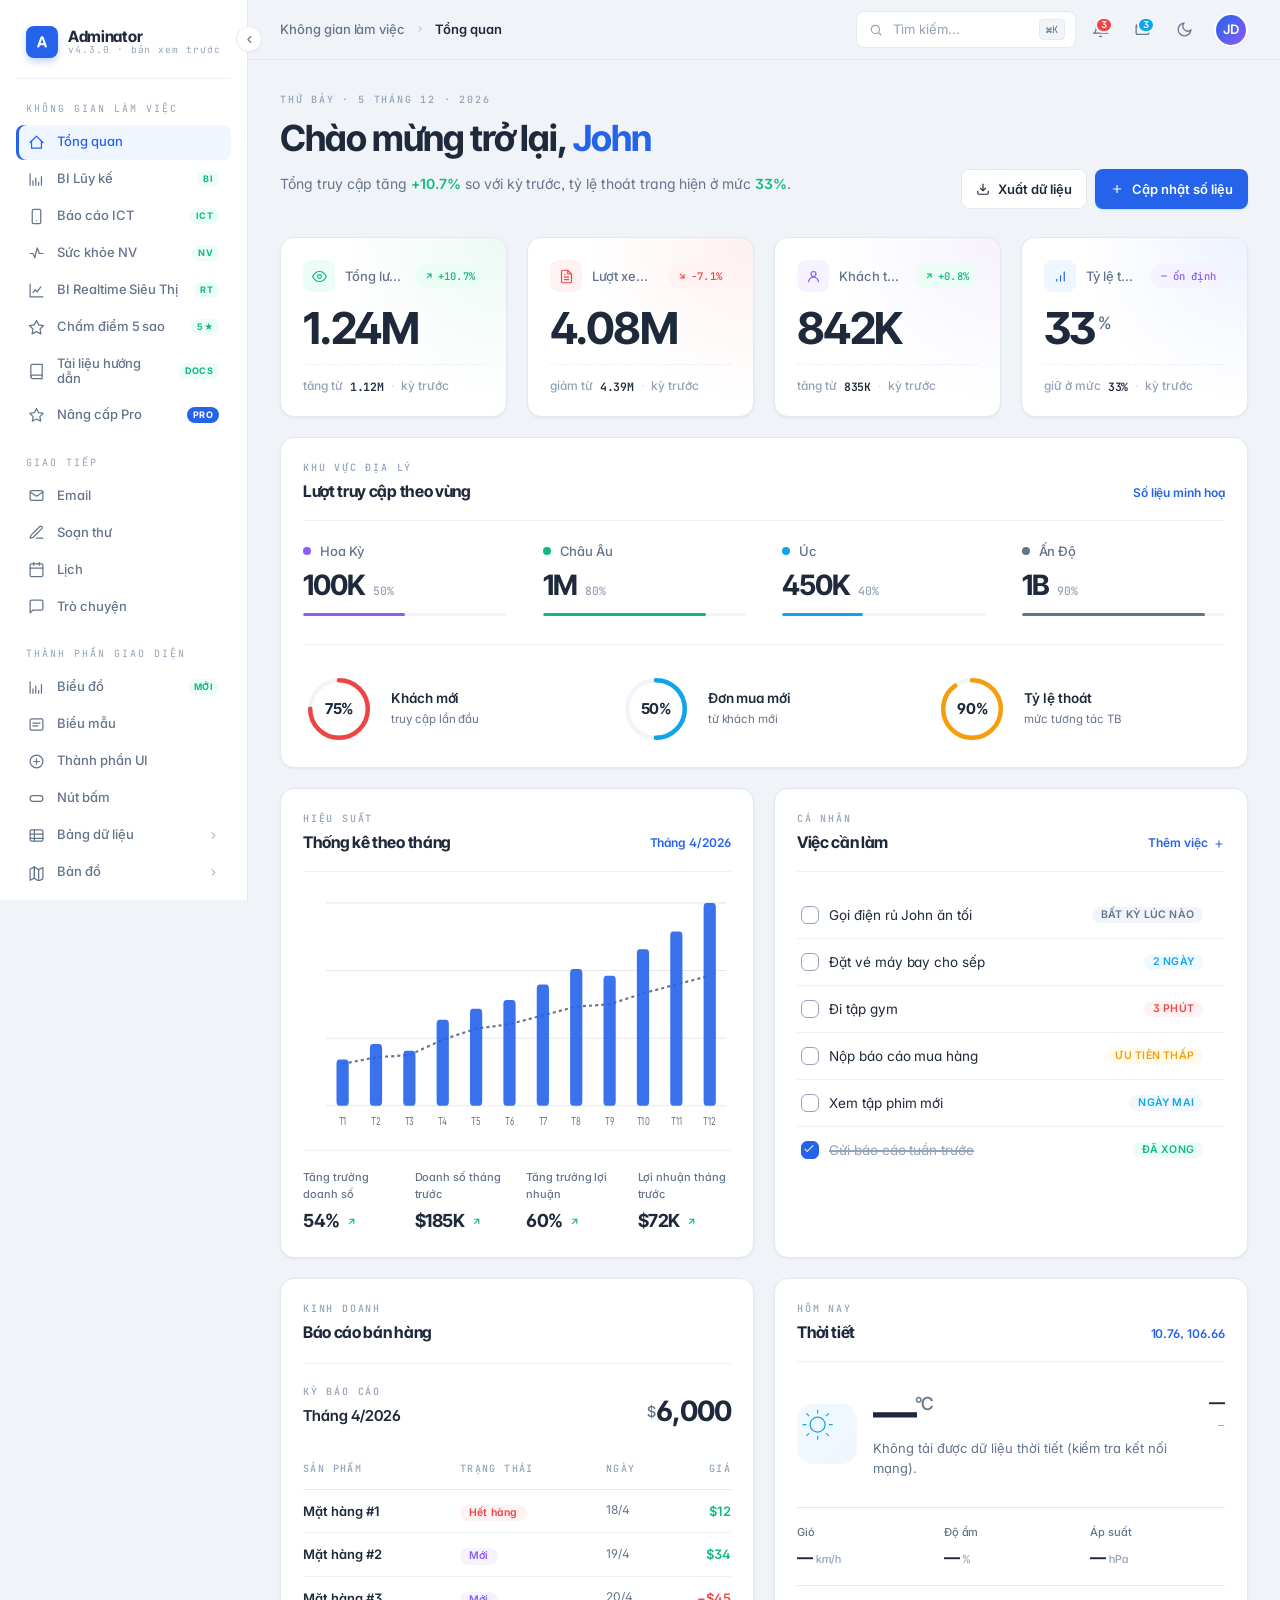
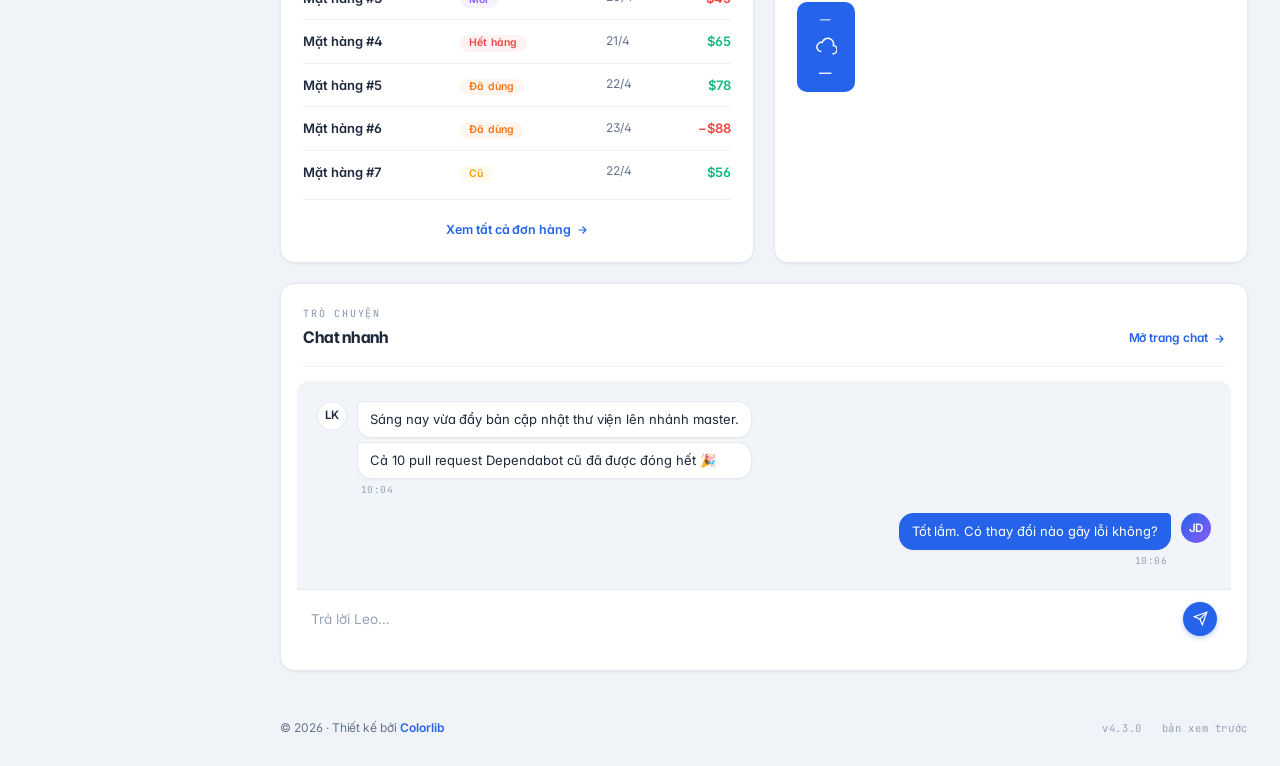
==== commit e79bad5e: "Add files via upload" ====
--- a/index.html
+++ b/index.html
@@ -422,6 +422,16 @@
             style="width:100%; height:calc(100vh - 108px); min-height:640px; border:0; border-radius:14px; background:var(--bg-card); box-shadow:var(--shadow-card);"></iframe>
         </div>
 
+        <div id="view-sieuthi" style="display:none;">
+          <iframe id="sieuthi-frame" title="BI Realtime Siêu Thị"
+            style="width:100%; height:calc(100vh - 108px); min-height:640px; border:0; border-radius:14px; background:var(--bg-card); box-shadow:var(--shadow-card);"></iframe>
+        </div>
+
+        <div id="view-diem5sao" style="display:none;">
+          <iframe id="diem5sao-frame" title="Chấm điểm 5 sao"
+            style="width:100%; height:calc(100vh - 108px); min-height:640px; border:0; border-radius:14px; background:var(--bg-card); box-shadow:var(--shadow-card);"></iframe>
+        </div>
+
         </main>
         <div data-shell-footer></div>
       </div>
@@ -496,7 +506,9 @@
           'index.html': { el: document.getElementById('view-dashboard'), crumb: 'Tổng quan' },
           'dashboard_luy_ke.html': { el: document.getElementById('view-bi-luyke'), crumb: 'BI Lũy kế', iframe: document.getElementById('bi-luyke-frame') },
           'dashboard-ict-v2_7.html': { el: document.getElementById('view-ict'), crumb: 'Báo cáo ICT', iframe: document.getElementById('ict-frame') },
-          'Suc_khoe_NV.html': { el: document.getElementById('view-suckhoe'), crumb: 'Sức khỏe NV', iframe: document.getElementById('suckhoe-frame') }
+          'Suc_khoe_NV.html': { el: document.getElementById('view-suckhoe'), crumb: 'Sức khỏe NV', iframe: document.getElementById('suckhoe-frame') },
+          'dashboard_sieu_thi.html': { el: document.getElementById('view-sieuthi'), crumb: 'BI Realtime Siêu Thị', iframe: document.getElementById('sieuthi-frame') },
+          'tool_diem_5_sao.html': { el: document.getElementById('view-diem5sao'), crumb: 'Chấm điểm 5 sao', iframe: document.getElementById('diem5sao-frame') }
         };
 
         function setActiveNav(href){
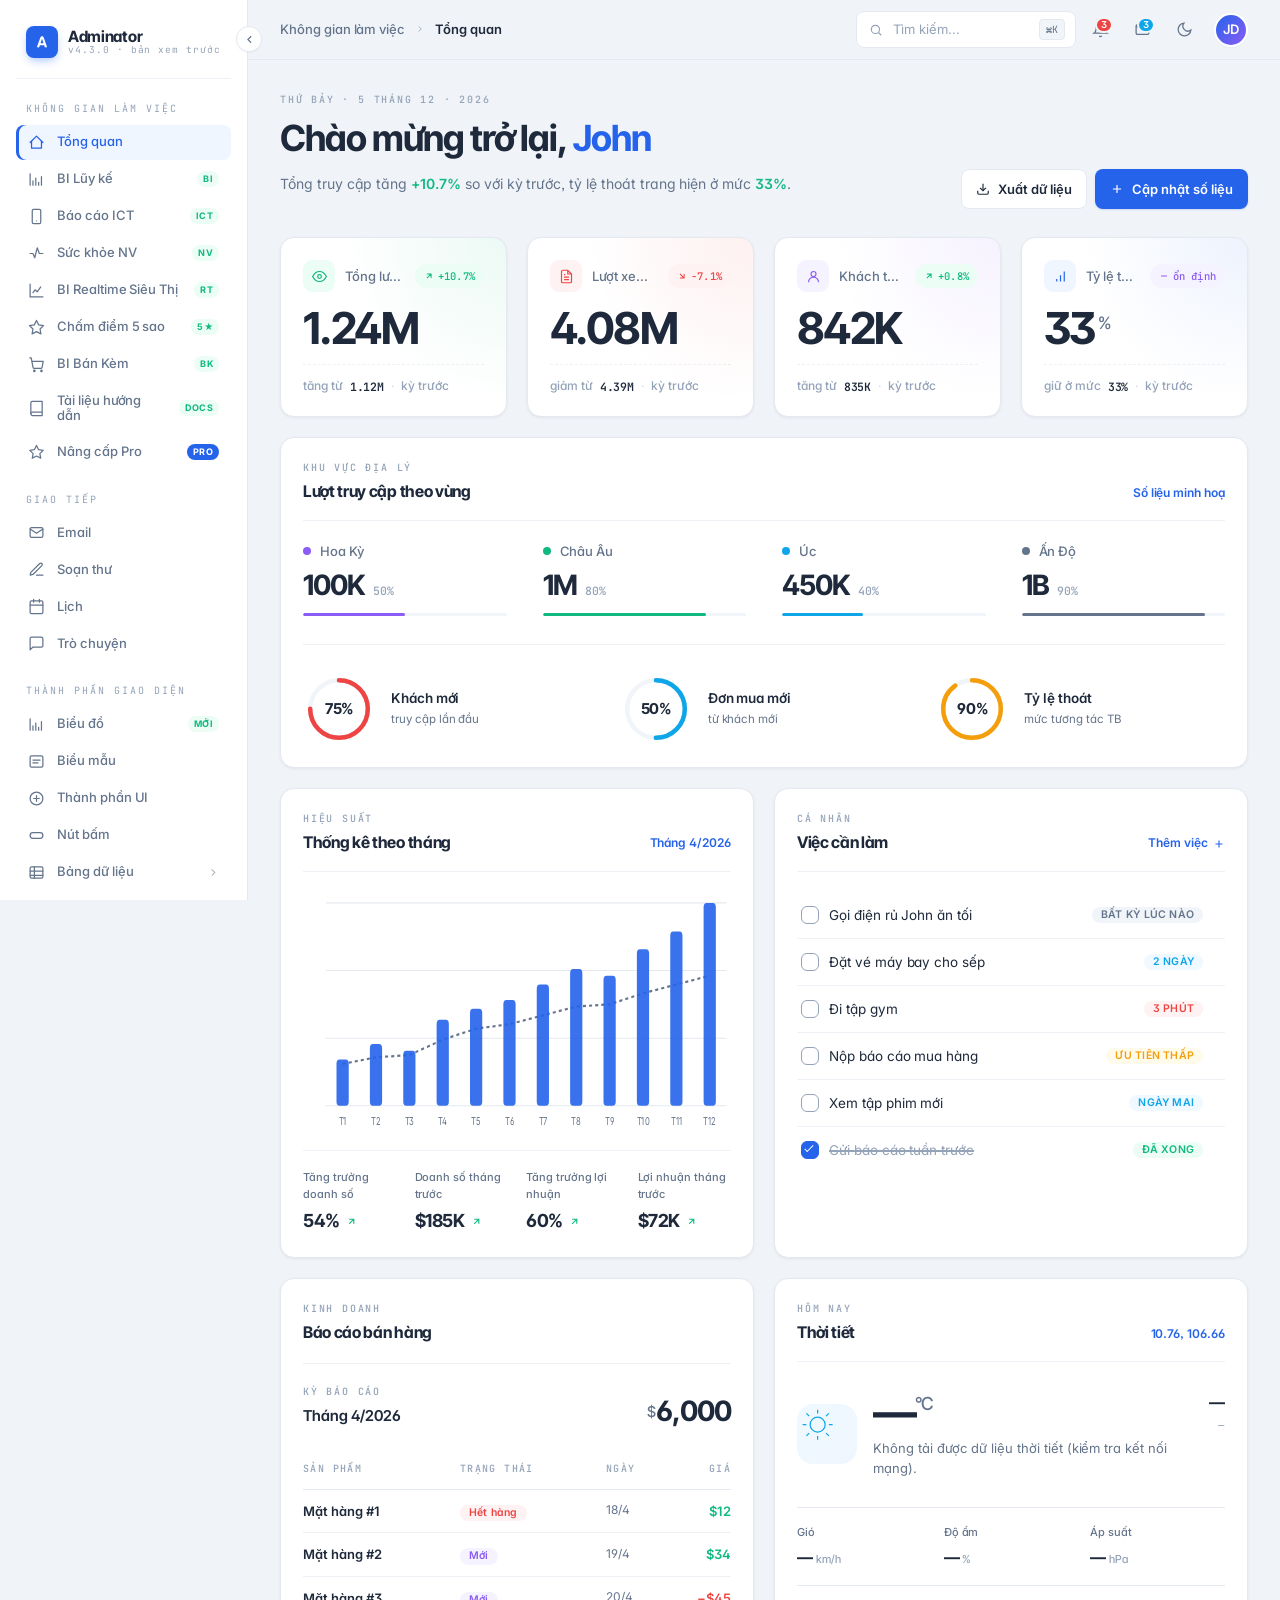
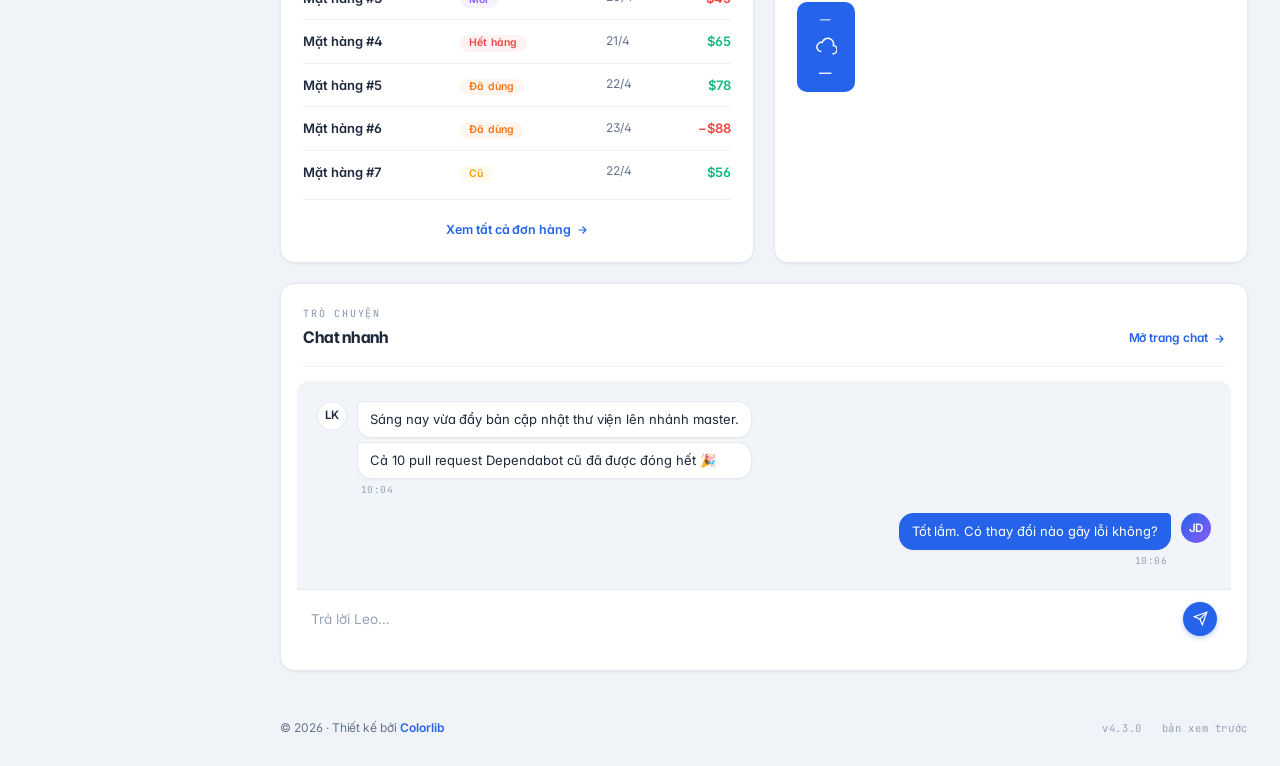
==== commit 3af158cb: "Add files via upload" ====
--- a/index.html
+++ b/index.html
@@ -432,6 +432,11 @@
             style="width:100%; height:calc(100vh - 108px); min-height:640px; border:0; border-radius:14px; background:var(--bg-card); box-shadow:var(--shadow-card);"></iframe>
         </div>
 
+        <div id="view-bankem" style="display:none;">
+          <iframe id="bankem-frame" title="BI Bán Kèm"
+            style="width:100%; height:calc(100vh - 108px); min-height:640px; border:0; border-radius:14px; background:var(--bg-card); box-shadow:var(--shadow-card);"></iframe>
+        </div>
+
         </main>
         <div data-shell-footer></div>
       </div>
@@ -508,7 +513,8 @@
           'dashboard-ict-v2_7.html': { el: document.getElementById('view-ict'), crumb: 'Báo cáo ICT', iframe: document.getElementById('ict-frame') },
           'Suc_khoe_NV.html': { el: document.getElementById('view-suckhoe'), crumb: 'Sức khỏe NV', iframe: document.getElementById('suckhoe-frame') },
           'dashboard_sieu_thi.html': { el: document.getElementById('view-sieuthi'), crumb: 'BI Realtime Siêu Thị', iframe: document.getElementById('sieuthi-frame') },
-          'tool_diem_5_sao.html': { el: document.getElementById('view-diem5sao'), crumb: 'Chấm điểm 5 sao', iframe: document.getElementById('diem5sao-frame') }
+          'tool_diem_5_sao.html': { el: document.getElementById('view-diem5sao'), crumb: 'Chấm điểm 5 sao', iframe: document.getElementById('diem5sao-frame') },
+          'dashboard_ban_kem.html': { el: document.getElementById('view-bankem'), crumb: 'BI Bán Kèm', iframe: document.getElementById('bankem-frame') }
         };
 
         function setActiveNav(href){
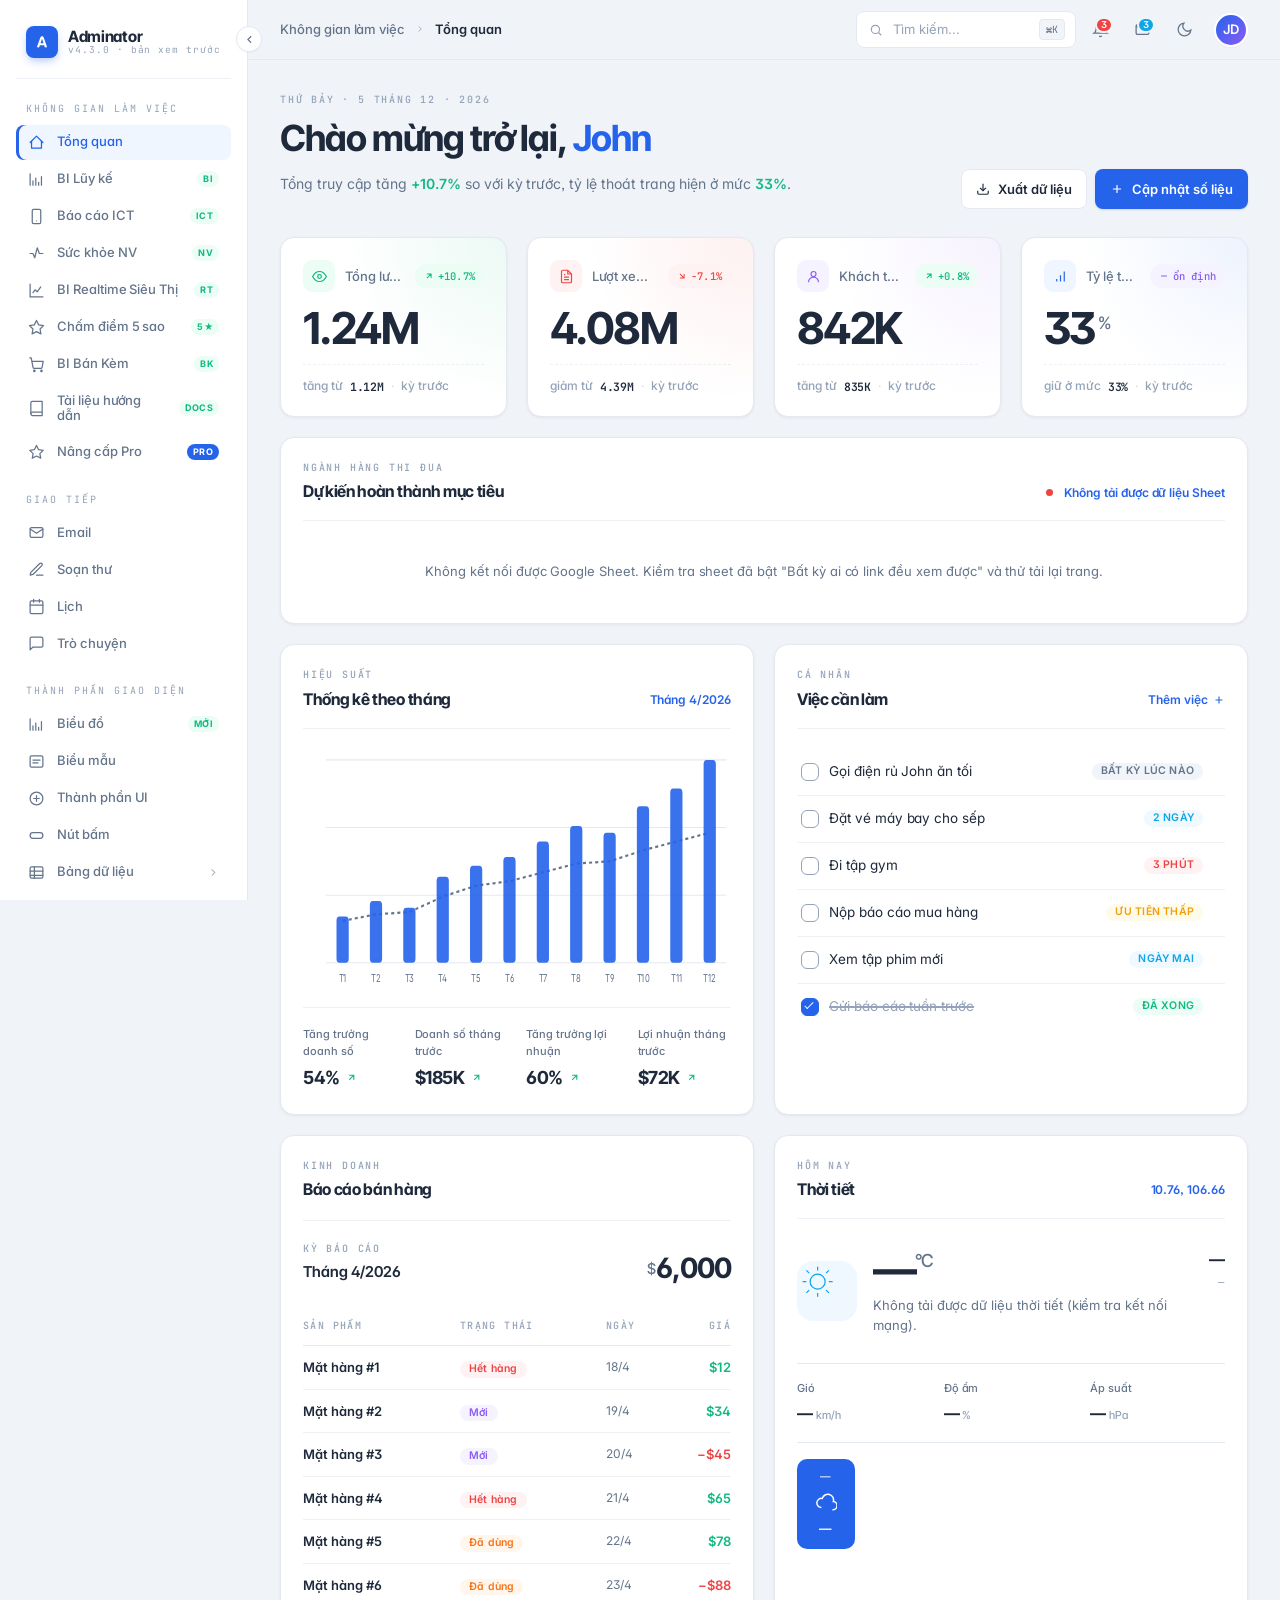
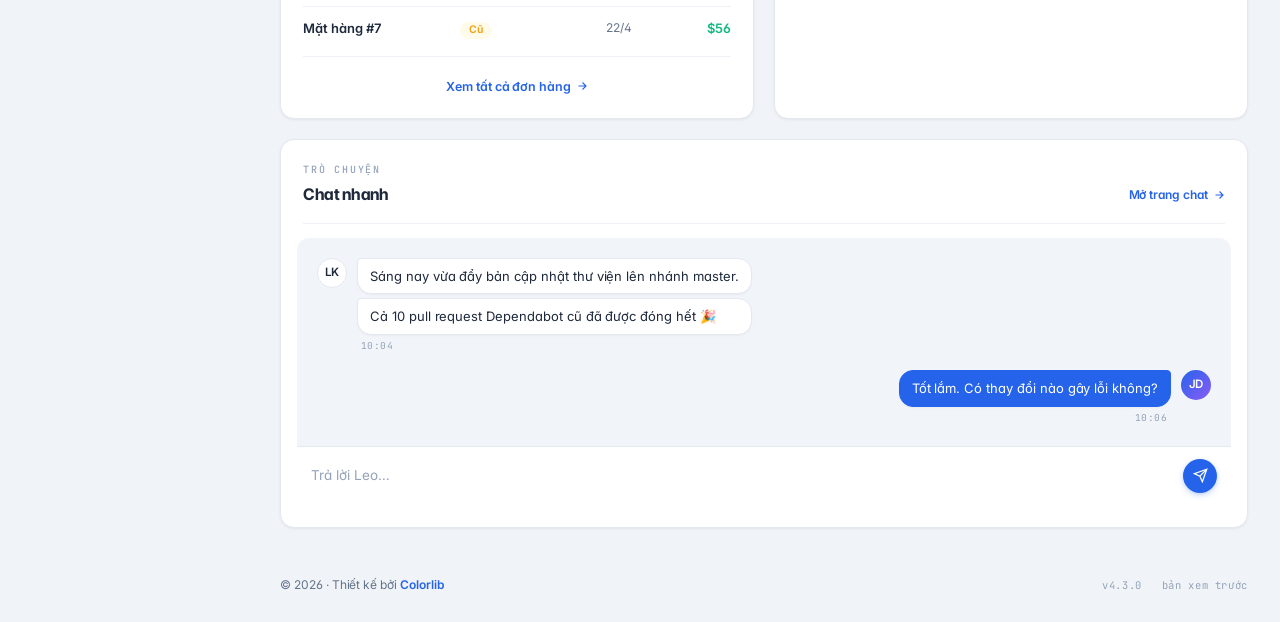
==== commit d2a2b8de: "Add files via upload" ====
--- a/index.html
+++ b/index.html
@@ -122,94 +122,14 @@
           <section class="col-12 card">
             <div class="card-head">
               <div class="card-title-wrap">
-                <span class="eyebrow">Khu vực địa lý</span>
-                <h2 class="card-title">Lượt truy cập theo vùng</h2>
-              </div>
-              <span class="card-action" style="cursor:default;" title="Số liệu minh hoạ — nối API phân tích truy cập thật của bạn để thay thế">
-                Số liệu minh hoạ
-              </span>
-            </div>
-
-            
-            <div class="sv-regions">
-              <div class="sv-region">
-                <div class="sv-region-head">
-                  <span class="marker" style="background: var(--purple);"></span>
-                  Hoa Kỳ
-                </div>
-                <div class="sv-region-value">100K<span class="pct">50%</span></div>
-                <div class="sv-region-bar"><div class="sv-region-bar-fill" style="width: 50%; background: var(--purple);"></div></div>
-              </div>
-              <div class="sv-region">
-                <div class="sv-region-head">
-                  <span class="marker" style="background: var(--success);"></span>
-                  Châu Âu
-                </div>
-                <div class="sv-region-value">1M<span class="pct">80%</span></div>
-                <div class="sv-region-bar"><div class="sv-region-bar-fill" style="width: 80%; background: var(--success);"></div></div>
-              </div>
-              <div class="sv-region">
-                <div class="sv-region-head">
-                  <span class="marker" style="background: var(--info);"></span>
-                  Úc
-                </div>
-                <div class="sv-region-value">450K<span class="pct">40%</span></div>
-                <div class="sv-region-bar"><div class="sv-region-bar-fill" style="width: 40%; background: var(--info);"></div></div>
-              </div>
-              <div class="sv-region">
-                <div class="sv-region-head">
-                  <span class="marker" style="background: #64748B;"></span>
-                  Ấn Độ
-                </div>
-                <div class="sv-region-value">1B<span class="pct">90%</span></div>
-                <div class="sv-region-bar"><div class="sv-region-bar-fill" style="width: 90%; background: #64748B;"></div></div>
-              </div>
-            </div>
-
-            <div class="sv-divider"></div>
-
-            
-            <div class="sv-radials">
-              <div class="sv-radial">
-                <div class="sv-radial-chart">
-                  <svg viewBox="0 0 80 80">
-                    <circle class="radial-track" cx="40" cy="40" r="32"/>
-                    <circle class="radial-fill danger" cx="40" cy="40" r="32" stroke-dasharray="201.06" stroke-dashoffset="50.27"/>
-                  </svg>
-                  <span class="pct">75%</span>
-                </div>
-                <div class="sv-radial-text">
-                  <div class="sv-radial-name">Khách mới</div>
-                  <div class="sv-radial-caption">truy cập lần đầu</div>
-                </div>
-              </div>
-              <div class="sv-radial">
-                <div class="sv-radial-chart">
-                  <svg viewBox="0 0 80 80">
-                    <circle class="radial-track" cx="40" cy="40" r="32"/>
-                    <circle class="radial-fill info" cx="40" cy="40" r="32" stroke-dasharray="201.06" stroke-dashoffset="100.53"/>
-                  </svg>
-                  <span class="pct">50%</span>
-                </div>
-                <div class="sv-radial-text">
-                  <div class="sv-radial-name">Đơn mua mới</div>
-                  <div class="sv-radial-caption">từ khách mới</div>
-                </div>
-              </div>
-              <div class="sv-radial">
-                <div class="sv-radial-chart">
-                  <svg viewBox="0 0 80 80">
-                    <circle class="radial-track" cx="40" cy="40" r="32"/>
-                    <circle class="radial-fill warning" cx="40" cy="40" r="32" stroke-dasharray="201.06" stroke-dashoffset="20.11"/>
-                  </svg>
-                  <span class="pct">90%</span>
-                </div>
-                <div class="sv-radial-text">
-                  <div class="sv-radial-name">Tỷ lệ thoát</div>
-                  <div class="sv-radial-caption">mức tương tác TB</div>
-                </div>
-              </div>
-            </div>
+                <span class="eyebrow">Ngành hàng thi đua</span>
+                <h2 class="card-title">Dự kiến hoàn thành mục tiêu</h2>
+              </div>
+              <span class="card-action" id="compStatus" style="cursor:default;">Đang tải dữ liệu…</span>
+            </div>
+
+            <div id="compGrid" class="comp-grid"></div>
+            <div id="compEmpty" class="comp-empty" style="display:none;">Chưa tải được dữ liệu từ Google Sheet.</div>
           </section>
 
           
@@ -557,6 +477,38 @@
          Không có backend nên "Total visits" v.v. lấy từ số liệu BẠN
          nhập vào (nút "Cập nhật số liệu"), không phải số ảo cố định.
          ============================================================ -->
+    <style>
+      .modal-backdrop{ position:fixed; inset:0; background:rgba(15,23,42,0.45); backdrop-filter:blur(2px); z-index:200; display:flex; align-items:center; justify-content:center; padding:20px; }
+      .modal-box{ background:var(--bg-card); border:1px solid var(--border); border-radius:16px; box-shadow:var(--shadow-lg); width:100%; max-width:560px; max-height:86vh; overflow-y:auto; padding:22px 24px; }
+      .modal-box h3{ margin:0 0 4px; font-size:17px; font-weight:700; color:var(--t-base); }
+      .modal-box p.modal-hint{ margin:0 0 18px; font-size:12.5px; color:var(--t-muted); line-height:1.5; }
+      .modal-grid{ display:grid; grid-template-columns:1fr 1fr; gap:12px; }
+      .modal-field{ display:flex; flex-direction:column; gap:5px; font-size:12px; font-weight:600; color:var(--t-muted); }
+
+      /* ── Lưới ngành hàng thi đua (dữ liệu thật từ Google Sheet) ── */
+      .comp-grid{
+        display:grid; grid-template-columns:repeat(auto-fill, minmax(112px, 1fr));
+        gap:14px 10px;
+      }
+      .comp-card{ display:flex; flex-direction:column; align-items:center; text-align:center; gap:8px; }
+      .comp-ring{ position:relative; width:76px; height:76px; }
+      .comp-ring svg{ width:100%; height:100%; transform:rotate(-90deg); }
+      .comp-ring .ring-track{ fill:none; stroke:var(--border); stroke-width:7; }
+      .comp-ring .ring-fill{ fill:none; stroke-width:7; stroke-linecap:round; transition:stroke-dashoffset 500ms ease; }
+      .comp-ring .ring-fill.good{ stroke:var(--success); }
+      .comp-ring .ring-fill.bad{ stroke:var(--danger); }
+      .comp-ring .ring-pct{
+        position:absolute; inset:0; display:flex; align-items:center; justify-content:center;
+        font-size:13px; font-weight:800; color:var(--t-base);
+      }
+      .comp-ring .ring-pct.good{ color:var(--success); }
+      .comp-ring .ring-pct.bad{ color:var(--danger); }
+      .comp-name{ font-size:11.5px; font-weight:600; color:var(--t-muted); line-height:1.35; max-width:120px; }
+      .comp-empty{ font-size:13px; color:var(--t-muted); padding:20px 0; text-align:center; }
+      .comp-status-dot{ display:inline-block; width:7px; height:7px; border-radius:50%; background:var(--success); margin-right:6px; }
+      .comp-status-dot.err{ background:var(--danger); }
+    </style>
+
     <style>
       .modal-backdrop{ position:fixed; inset:0; background:rgba(15,23,42,0.45); backdrop-filter:blur(2px); z-index:200; display:flex; align-items:center; justify-content:center; padding:20px; }
       .modal-box{ background:var(--bg-card); border:1px solid var(--border); border-radius:16px; box-shadow:var(--shadow-lg); width:100%; max-width:560px; max-height:86vh; overflow-y:auto; padding:22px 24px; }
@@ -1013,5 +965,136 @@
         renderKpis();
       })();
     </script>
+
+    <!-- ============================================================
+         NGÀNH HÀNG THI ĐUA — đọc trực tiếp từ Google Sheet công khai
+         mỗi lần mở trang (không cache), vẽ vòng tròn % dự kiến hoàn
+         thành: xanh nếu ≥100%, đỏ nếu <100%. Ngành hàng target=0 bị ẩn.
+         ============================================================ -->
+    <script>
+      (function(){
+        'use strict';
+        var SHEET_ID = '15CZyIBkicTiG_9VzXZ_h3o0OQ4L_raYtmSDPLigmzEE';
+        var GID = '0';
+
+        function parseVNNum(s){
+          if(s === null || s === undefined) return NaN;
+          var str = String(s).trim();
+          if(str === '' || str === '-' || str === '—') return NaN;
+          str = str.replace(/%/g,'').replace(/\s/g,'').replace(/\(.*\)/g,'').replace(/,/g,'');
+          var v = parseFloat(str);
+          return isNaN(v) ? NaN : v;
+        }
+        function normVN(s){
+          return String(s||'')
+            .normalize('NFD').replace(/[\u0300-\u036f]/g,'')
+            .replace(/đ/gi, function(m){ return m === 'đ' ? 'd' : 'D'; })
+            .toUpperCase().trim();
+        }
+
+        async function fetchCompetitionRows(){
+          var url = 'https://docs.google.com/spreadsheets/d/' + SHEET_ID + '/gviz/tq?tqx=out:json&gid=' + GID + '&_=' + Date.now();
+          var res = await fetch(url, { cache: 'no-store' });
+          if(!res.ok) throw new Error('HTTP ' + res.status);
+          var text = await res.text();
+          var s = text.indexOf('{'), e = text.lastIndexOf('}');
+          if(s < 0 || e < 0) throw new Error('Không đọc được dữ liệu Sheet (có thể chưa public).');
+          var json = JSON.parse(text.slice(s, e+1));
+          var rows = (json.table.rows || []).map(function(r){
+            return (r.c || []).map(function(c){
+              if(!c) return null;
+              return (c.f !== undefined && c.f !== null) ? c.f : c.v;
+            });
+          });
+          return rows;
+        }
+
+        function extractCategories(rows){
+          var out = [];
+          for(var i=0;i<rows.length;i++){
+            var row = rows[i] || [];
+            if(normVN(row[2]) !== 'TARGET') continue; // dòng tiêu đề khối (cột C = "TARGET")
+            var name = String(row[0]||'').trim();
+            if(!name) continue;
+            // tìm dòng "TỔNG" gần nhất phía dưới (trong vòng 8 dòng) để lấy số liệu
+            for(var j=i+1; j<Math.min(i+8, rows.length); j++){
+              var rj = rows[j] || [];
+              if(normVN(rj[0]) === 'TONG'){
+                var target = parseVNNum(rj[2]);
+                var forecast = parseVNNum(rj[4]);
+                if(target && target !== 0 && !isNaN(forecast)){
+                  out.push({ name: name, target: target, forecastPct: forecast });
+                }
+                break;
+              }
+            }
+          }
+          return out;
+        }
+
+        function renderCompetition(list){
+          var grid = document.getElementById('compGrid');
+          var empty = document.getElementById('compEmpty');
+          if(!list.length){
+            grid.innerHTML = '';
+            empty.style.display = 'block';
+            empty.textContent = 'Không có ngành hàng nào có target > 0.';
+            return;
+          }
+          empty.style.display = 'none';
+          // Sắp xếp theo % dự kiến tăng dần — ngành hàng yếu nhất hiện trước để dễ theo dõi.
+          list.sort(function(a,b){ return a.forecastPct - b.forecastPct; });
+
+          var R = 32, C = 2*Math.PI*R;
+          grid.innerHTML = list.map(function(item){
+            var good = item.forecastPct >= 100;
+            var visualPct = Math.max(0, Math.min(100, item.forecastPct));
+            var offset = C * (1 - visualPct/100);
+            var pctText = (item.forecastPct % 1 === 0 ? item.forecastPct.toFixed(0) : item.forecastPct.toFixed(1)) + '%';
+            return '' +
+              '<div class="comp-card" title="'+escapeHtmlLocal(item.name)+': target '+item.target.toLocaleString('en-US')+'tr">' +
+                '<div class="comp-ring">' +
+                  '<svg viewBox="0 0 80 80">' +
+                    '<circle class="ring-track" cx="40" cy="40" r="'+R+'"/>' +
+                    '<circle class="ring-fill '+(good?'good':'bad')+'" cx="40" cy="40" r="'+R+'" stroke-dasharray="'+C.toFixed(2)+'" stroke-dashoffset="'+offset.toFixed(2)+'"/>' +
+                  '</svg>' +
+                  '<span class="ring-pct '+(good?'good':'bad')+'">'+pctText+'</span>' +
+                '</div>' +
+                '<div class="comp-name">'+escapeHtmlLocal(item.name)+'</div>' +
+              '</div>';
+          }).join('');
+        }
+        function escapeHtmlLocal(s){
+          return String(s).replace(/[&<>"']/g, function(c){ return {'&':'&amp;','<':'&lt;','>':'&gt;','"':'&quot;',"'":'&#39;'}[c]; });
+        }
+
+        function setStatus(ok, text){
+          var el = document.getElementById('compStatus');
+          if(!el) return;
+          el.innerHTML = '<span class="comp-status-dot'+(ok?'':' err')+'"></span>' + text;
+        }
+
+        async function loadCompetition(){
+          setStatus(true, 'Đang tải dữ liệu…');
+          try{
+            var rows = await fetchCompetitionRows();
+            var list = extractCategories(rows);
+            renderCompetition(list);
+            var now = new Date();
+            var hh = String(now.getHours()).padStart(2,'0'), mm = String(now.getMinutes()).padStart(2,'0');
+            setStatus(true, 'Cập nhật lúc ' + hh + ':' + mm + ' · ' + list.length + ' ngành hàng');
+          }catch(err){
+            console.error(err);
+            setStatus(false, 'Không tải được dữ liệu Sheet');
+            var empty = document.getElementById('compEmpty');
+            document.getElementById('compGrid').innerHTML = '';
+            empty.style.display = 'block';
+            empty.textContent = 'Không kết nối được Google Sheet. Kiểm tra sheet đã bật "Bất kỳ ai có link đều xem được" và thử tải lại trang.';
+          }
+        }
+
+        loadCompetition();
+      })();
+    </script>
   </body>
 </html>
